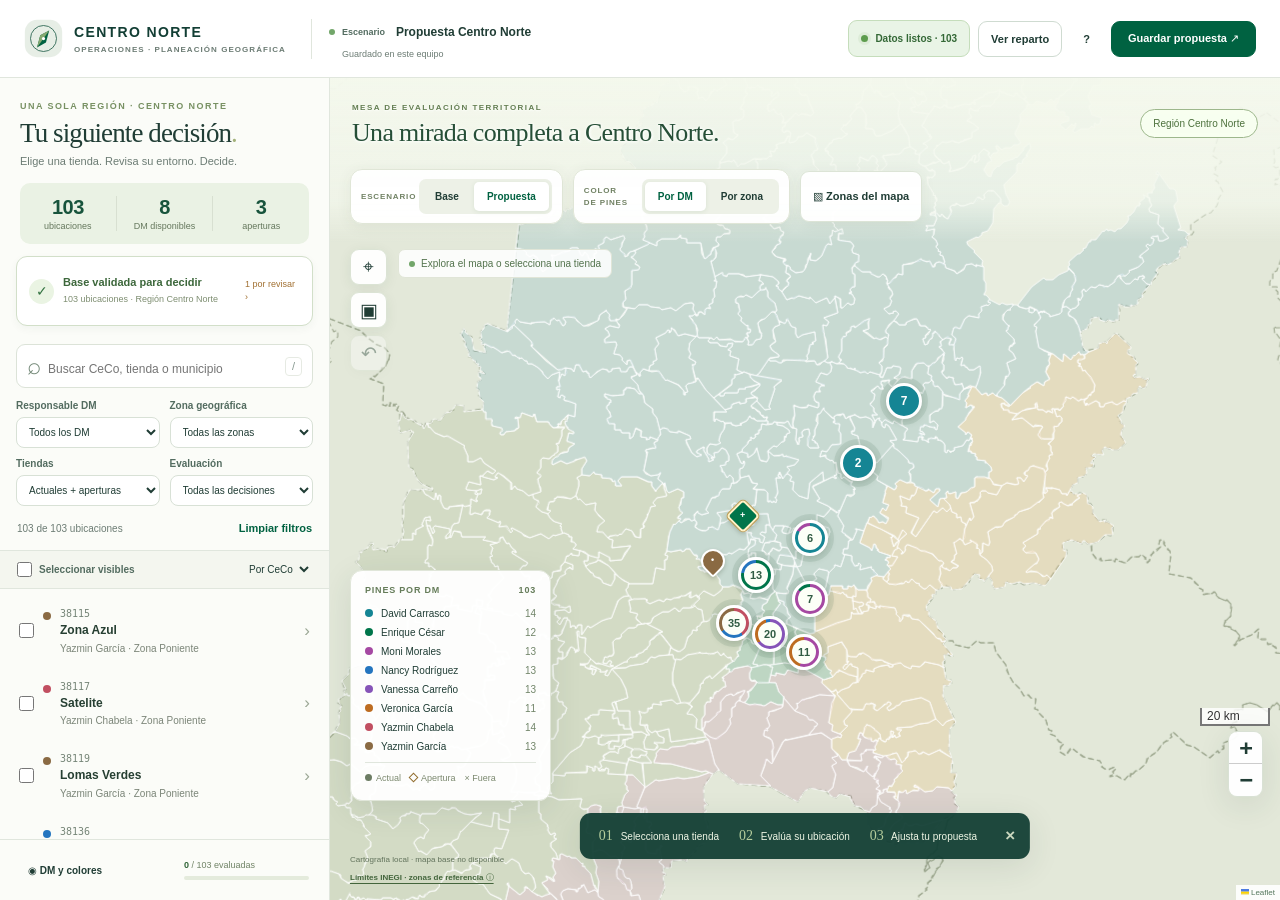
==== index.html @ 9da65372 "Add files via upload" ====
<!doctype html>
<html lang="es">
<head>
  <meta charset="utf-8">
  <meta name="viewport" content="width=device-width, initial-scale=1">
  <meta name="theme-color" content="#123e34">
  <meta name="description" content="Región Centro Norte. Revisa la información, compara ubicaciones y evalúa tiendas sobre un mapa interactivo.">
  <title>Centro Norte · Mapa de decisiones</title>
  <link rel="icon" href="static/planning/compass.svg" type="image/svg+xml">
  <link rel="stylesheet" href="static/vendor/leaflet.css">
  <link rel="stylesheet" href="static/vendor/MarkerCluster.css">
  <link rel="stylesheet" href="static/planning/planning.css?v=3.1.0">
  <link rel="stylesheet" href="static/planning/quality.css?v=3.1.0">
  <script defer src="static/vendor/leaflet.js"></script>
  <script defer src="static/vendor/leaflet.markercluster.js"></script>
  <script defer src="static/planning/geography.js"></script>
  <script defer src="static/planning/base.js?v=f692b099d7634ced6eb7"></script>
  <script defer src="static/planning/insights.js?v=f692b099d7634ced6eb7"></script>
  <script defer src="static/planning/core.js?v=3.1.0"></script>
  <script defer src="static/planning/app.js?v=3.1.0"></script>
</head>
<body>
  <a class="skip-link" href="#search">Ir al listado de tiendas</a>
  <header class="topbar">
    <a class="brand" href="#" aria-label="Centro Norte, inicio"><img src="static/planning/compass.svg" alt=""><span>CENTRO NORTE<small>OPERACIONES · PLANEACIÓN GEOGRÁFICA</small></span></a>
    <div class="scenario-name"><span class="live-dot"></span><label for="scenarioName">Escenario</label><input id="scenarioName" value="Propuesta Centro Norte" maxlength="80" aria-label="Nombre del escenario"><span id="saveState">Guardado en este equipo</span></div>
    <nav class="header-actions" aria-label="Acciones de escenario">
      <button id="reviewBtn" class="health-badge" aria-label="Revisar información"><span class="health-dot"></span><span id="healthText">Verificando base…</span></button>
      <button id="summaryBtn" class="secondary">Ver reparto</button>
      <button id="guideBtn" class="quiet" aria-label="Cómo usar el mapa">?</button>
      <button id="exportBtn" class="primary">Guardar propuesta <span aria-hidden="true">↗</span></button>
    </nav>
  </header>
  <main class="workspace">
    <aside class="sidebar" id="sidebar" aria-label="Directorio y filtros">
      <div class="sidebar-heading"><button id="closeListBtn" class="close-list" aria-label="Cerrar listado">×</button><div class="eyebrow">UNA SOLA REGIÓN · CENTRO NORTE</div><h1>Tu siguiente decisión<span class="title-dot">.</span></h1><p>Elige una tienda. Revisa su entorno. Decide.</p></div>
      <div class="scope-summary" id="scopeSummary"></div>
      <button class="quality-card" id="qualityCard" aria-label="Ver revisión de la información"></button>
      <div class="filters">
        <label class="search-box"><span aria-hidden="true">⌕</span><input id="search" type="search" placeholder="Buscar CeCo, tienda o municipio" autocomplete="off" aria-label="Buscar CeCo, tienda, DM o municipio"><span class="key">/</span></label>
        <div class="filter-grid"><label>Responsable DM<select id="dmFilter"><option value="">Todos los DM</option></select></label><label>Zona geográfica<select id="zoneFilter"><option value="">Todas las zonas</option></select></label><label>Tiendas<select id="statusFilter"><option value="">Actuales + aperturas</option><option>Actual</option><option>Apertura</option></select></label><label>Evaluación<select id="decisionFilter"><option value="">Todas las decisiones</option></select></label></div>
        <div class="filter-actions"><span id="filterCount"></span><button id="clearFilters" class="link-button">Limpiar filtros</button></div>
      </div>
      <div class="list-tools"><label class="select-visible"><input type="checkbox" id="selectVisible">Seleccionar visibles</label><select id="sortSelect" aria-label="Orden del listado"><option value="cc">Por CeCo</option><option value="dm">Por DM</option><option value="zone">Por zona</option></select></div>
      <div class="store-list" id="storeList" aria-label="Listado de tiendas"></div>
      <div class="sidebar-footer"><button id="teamBtn" class="quiet">◉ DM y colores</button><div id="completionMeter" class="completion-meter"></div></div>
    </aside>
    <section class="map-workspace" aria-label="Mapa interactivo de ubicaciones">
      <div id="map" role="region" aria-label="Tiendas de Región Centro Norte y zonas geográficas de referencia"></div>
      <div class="map-heading"><div><span class="eyebrow">MESA DE EVALUACIÓN TERRITORIAL</span><h2>Una mirada completa a Centro Norte.</h2></div><span class="region-pill">Región Centro Norte</span></div>
      <div class="map-topbar">
        <button class="mobile-list secondary" id="mobileListBtn">☰ Tiendas</button>
        <div class="map-control-group"><span class="control-caption">ESCENARIO</span><div class="segmented" aria-label="Comparar base y propuesta"><button data-view="base" aria-pressed="false">Base</button><button data-view="proposal" class="active" aria-pressed="true">Propuesta</button></div></div>
        <div class="map-control-group color-group"><span class="control-caption">COLOR DE PINES</span><div class="segmented" aria-label="Color de pines"><button data-color="dm" class="active" aria-pressed="true">Por DM</button><button data-color="zone" aria-pressed="false">Por zona</button></div></div>
        <button id="backgroundBtn" class="map-action">▧ Zonas del mapa</button>
      </div>
      <div class="map-tools"><button id="fitBtn" title="Ver todas las tiendas filtradas" aria-label="Centrar tiendas visibles">⌖</button><button id="areaBtn" title="Seleccionar tiendas en un área" aria-label="Seleccionar tiendas en un área">▣</button><button id="undoBtn" title="Deshacer último cambio" aria-label="Deshacer último cambio" disabled>↶</button></div>
      <div class="map-status" id="mapStatus"><span class="live-dot"></span><span>Explora el mapa o selecciona una tienda</span></div>
      <div class="legend" id="legend"></div>
      <div class="map-context"><span id="tileStatus">Cartografía local lista · calles al conectar</span><button id="sourcesBtn">Límites INEGI · zonas de referencia ⓘ</button></div>
      <aside class="inspector hidden" id="inspector" aria-label="Evaluación en el mapa"></aside>
      <div class="selection-dock hidden" id="selectionDock"></div>
      <div class="map-steps" id="mapSteps"><span><b>01</b> Selecciona una tienda</span><span><b>02</b> Evalúa su ubicación</span><span><b>03</b> Ajusta tu propuesta</span><button id="dismissSteps" aria-label="Ocultar guía rápida">×</button></div>
    </section>
  </main>
  <div id="toast" class="toast hidden" role="status" aria-live="polite"></div>
  <dialog id="modal"><div id="modalContent"></div></dialog>
  <noscript>Activa JavaScript para utilizar el mapa interactivo.</noscript>
</body>
</html>
---- static/vendor/leaflet.css ----
/* required styles */

.leaflet-pane,
.leaflet-tile,
.leaflet-marker-icon,
.leaflet-marker-shadow,
.leaflet-tile-container,
.leaflet-pane > svg,
.leaflet-pane > canvas,
.leaflet-zoom-box,
.leaflet-image-layer,
.leaflet-layer {
	position: absolute;
	left: 0;
	top: 0;
	}
.leaflet-container {
	overflow: hidden;
	}
.leaflet-tile,
.leaflet-marker-icon,
.leaflet-marker-shadow {
	-webkit-user-select: none;
	   -moz-user-select: none;
	        user-select: none;
	  -webkit-user-drag: none;
	}
/* Prevents IE11 from highlighting tiles in blue */
.leaflet-tile::selection {
	background: transparent;
}
/* Safari renders non-retina tile on retina better with this, but Chrome is worse */
.leaflet-safari .leaflet-tile {
	image-rendering: -webkit-optimize-contrast;
	}
/* hack that prevents hw layers "stretching" when loading new tiles */
.leaflet-safari .leaflet-tile-container {
	width: 1600px;
	height: 1600px;
	-webkit-transform-origin: 0 0;
	}
.leaflet-marker-icon,
.leaflet-marker-shadow {
	display: block;
	}
/* .leaflet-container svg: reset svg max-width decleration shipped in Joomla! (joomla.org) 3.x */
/* .leaflet-container img: map is broken in FF if you have max-width: 100% on tiles */
.leaflet-container .leaflet-overlay-pane svg {
	max-width: none !important;
	max-height: none !important;
	}
.leaflet-container .leaflet-marker-pane img,
.leaflet-container .leaflet-shadow-pane img,
.leaflet-container .leaflet-tile-pane img,
.leaflet-container img.leaflet-image-layer,
.leaflet-container .leaflet-tile {
	max-width: none !important;
	max-height: none !important;
	width: auto;
	padding: 0;
	}

.leaflet-container img.leaflet-tile {
	/* See: https://bugs.chromium.org/p/chromium/issues/detail?id=600120 */
	mix-blend-mode: plus-lighter;
}

.leaflet-container.leaflet-touch-zoom {
	-ms-touch-action: pan-x pan-y;
	touch-action: pan-x pan-y;
	}
.leaflet-container.leaflet-touch-drag {
	-ms-touch-action: pinch-zoom;
	/* Fallback for FF which doesn't support pinch-zoom */
	touch-action: none;
	touch-action: pinch-zoom;
}
.leaflet-container.leaflet-touch-drag.leaflet-touch-zoom {
	-ms-touch-action: none;
	touch-action: none;
}
.leaflet-container {
	-webkit-tap-highlight-color: transparent;
}
.leaflet-container a {
	-webkit-tap-highlight-color: rgba(51, 181, 229, 0.4);
}
.leaflet-tile {
	filter: inherit;
	visibility: hidden;
	}
.leaflet-tile-loaded {
	visibility: inherit;
	}
.leaflet-zoom-box {
	width: 0;
	height: 0;
	-moz-box-sizing: border-box;
	     box-sizing: border-box;
	z-index: 800;
	}
/* workaround for https://bugzilla.mozilla.org/show_bug.cgi?id=888319 */
.leaflet-overlay-pane svg {
	-moz-user-select: none;
	}

.leaflet-pane         { z-index: 400; }

.leaflet-tile-pane    { z-index: 200; }
.leaflet-overlay-pane { z-index: 400; }
.leaflet-shadow-pane  { z-index: 500; }
.leaflet-marker-pane  { z-index: 600; }
.leaflet-tooltip-pane   { z-index: 650; }
.leaflet-popup-pane   { z-index: 700; }

.leaflet-map-pane canvas { z-index: 100; }
.leaflet-map-pane svg    { z-index: 200; }

.leaflet-vml-shape {
	width: 1px;
	height: 1px;
	}
.lvml {
	behavior: url(#default#VML);
	display: inline-block;
	position: absolute;
	}


/* control positioning */

.leaflet-control {
	position: relative;
	z-index: 800;
	pointer-events: visiblePainted; /* IE 9-10 doesn't have auto */
	pointer-events: auto;
	}
.leaflet-top,
.leaflet-bottom {
	position: absolute;
	z-index: 1000;
	pointer-events: none;
	}
.leaflet-top {
	top: 0;
	}
.leaflet-right {
	right: 0;
	}
.leaflet-bottom {
	bottom: 0;
	}
.leaflet-left {
	left: 0;
	}
.leaflet-control {
	float: left;
	clear: both;
	}
.leaflet-right .leaflet-control {
	float: right;
	}
.leaflet-top .leaflet-control {
	margin-top: 10px;
	}
.leaflet-bottom .leaflet-control {
	margin-bottom: 10px;
	}
.leaflet-left .leaflet-control {
	margin-left: 10px;
	}
.leaflet-right .leaflet-control {
	margin-right: 10px;
	}


/* zoom and fade animations */

.leaflet-fade-anim .leaflet-popup {
	opacity: 0;
	-webkit-transition: opacity 0.2s linear;
	   -moz-transition: opacity 0.2s linear;
	        transition: opacity 0.2s linear;
	}
.leaflet-fade-anim .leaflet-map-pane .leaflet-popup {
	opacity: 1;
	}
.leaflet-zoom-animated {
	-webkit-transform-origin: 0 0;
	    -ms-transform-origin: 0 0;
	        transform-origin: 0 0;
	}
svg.leaflet-zoom-animated {
	will-change: transform;
}

.leaflet-zoom-anim .leaflet-zoom-animated {
	-webkit-transition: -webkit-transform 0.25s cubic-bezier(0,0,0.25,1);
	   -moz-transition:    -moz-transform 0.25s cubic-bezier(0,0,0.25,1);
	        transition:         transform 0.25s cubic-bezier(0,0,0.25,1);
	}
.leaflet-zoom-anim .leaflet-tile,
.leaflet-pan-anim .leaflet-tile {
	-webkit-transition: none;
	   -moz-transition: none;
	        transition: none;
	}

.leaflet-zoom-anim .leaflet-zoom-hide {
	visibility: hidden;
	}


/* cursors */

.leaflet-interactive {
	cursor: pointer;
	}
.leaflet-grab {
	cursor: -webkit-grab;
	cursor:    -moz-grab;
	cursor:         grab;
	}
.leaflet-crosshair,
.leaflet-crosshair .leaflet-interactive {
	cursor: crosshair;
	}
.leaflet-popup-pane,
.leaflet-control {
	cursor: auto;
	}
.leaflet-dragging .leaflet-grab,
.leaflet-dragging .leaflet-grab .leaflet-interactive,
.leaflet-dragging .leaflet-marker-draggable {
	cursor: move;
	cursor: -webkit-grabbing;
	cursor:    -moz-grabbing;
	cursor:         grabbing;
	}

/* marker & overlays interactivity */
.leaflet-marker-icon,
.leaflet-marker-shadow,
.leaflet-image-layer,
.leaflet-pane > svg path,
.leaflet-tile-container {
	pointer-events: none;
	}

.leaflet-marker-icon.leaflet-interactive,
.leaflet-image-layer.leaflet-interactive,
.leaflet-pane > svg path.leaflet-interactive,
svg.leaflet-image-layer.leaflet-interactive path {
	pointer-events: visiblePainted; /* IE 9-10 doesn't have auto */
	pointer-events: auto;
	}

/* visual tweaks */

.leaflet-container {
	background: #ddd;
	outline-offset: 1px;
	}
.leaflet-container a {
	color: #0078A8;
	}
.leaflet-zoom-box {
	border: 2px dotted #38f;
	background: rgba(255,255,255,0.5);
	}


/* general typography */
.leaflet-container {
	font-family: "Helvetica Neue", Arial, Helvetica, sans-serif;
	font-size: 12px;
	font-size: 0.75rem;
	line-height: 1.5;
	}


/* general toolbar styles */

.leaflet-bar {
	box-shadow: 0 1px 5px rgba(0,0,0,0.65);
	border-radius: 4px;
	}
.leaflet-bar a {
	background-color: #fff;
	border-bottom: 1px solid #ccc;
	width: 26px;
	height: 26px;
	line-height: 26px;
	display: block;
	text-align: center;
	text-decoration: none;
	color: black;
	}
.leaflet-bar a,
.leaflet-control-layers-toggle {
	background-position: 50% 50%;
	background-repeat: no-repeat;
	display: block;
	}
.leaflet-bar a:hover,
.leaflet-bar a:focus {
	background-color: #f4f4f4;
	}
.leaflet-bar a:first-child {
	border-top-left-radius: 4px;
	border-top-right-radius: 4px;
	}
.leaflet-bar a:last-child {
	border-bottom-left-radius: 4px;
	border-bottom-right-radius: 4px;
	border-bottom: none;
	}
.leaflet-bar a.leaflet-disabled {
	cursor: default;
	background-color: #f4f4f4;
	color: #bbb;
	}

.leaflet-touch .leaflet-bar a {
	width: 30px;
	height: 30px;
	line-height: 30px;
	}
.leaflet-touch .leaflet-bar a:first-child {
	border-top-left-radius: 2px;
	border-top-right-radius: 2px;
	}
.leaflet-touch .leaflet-bar a:last-child {
	border-bottom-left-radius: 2px;
	border-bottom-right-radius: 2px;
	}

/* zoom control */

.leaflet-control-zoom-in,
.leaflet-control-zoom-out {
	font: bold 18px 'Lucida Console', Monaco, monospace;
	text-indent: 1px;
	}

.leaflet-touch .leaflet-control-zoom-in, .leaflet-touch .leaflet-control-zoom-out  {
	font-size: 22px;
	}


/* layers control */

.leaflet-control-layers {
	box-shadow: 0 1px 5px rgba(0,0,0,0.4);
	background: #fff;
	border-radius: 5px;
	}
.leaflet-control-layers-toggle {
	background-image: url(images/layers.png);
	width: 36px;
	height: 36px;
	}
.leaflet-retina .leaflet-control-layers-toggle {
	background-image: url(images/layers-2x.png);
	background-size: 26px 26px;
	}
.leaflet-touch .leaflet-control-layers-toggle {
	width: 44px;
	height: 44px;
	}
.leaflet-control-layers .leaflet-control-layers-list,
.leaflet-control-layers-expanded .leaflet-control-layers-toggle {
	display: none;
	}
.leaflet-control-layers-expanded .leaflet-control-layers-list {
	display: block;
	position: relative;
	}
.leaflet-control-layers-expanded {
	padding: 6px 10px 6px 6px;
	color: #333;
	background: #fff;
	}
.leaflet-control-layers-scrollbar {
	overflow-y: scroll;
	overflow-x: hidden;
	padding-right: 5px;
	}
.leaflet-control-layers-selector {
	margin-top: 2px;
	position: relative;
	top: 1px;
	}
.leaflet-control-layers label {
	display: block;
	font-size: 13px;
	font-size: 1.08333em;
	}
.leaflet-control-layers-separator {
	height: 0;
	border-top: 1px solid #ddd;
	margin: 5px -10px 5px -6px;
	}

/* Default icon URLs */
.leaflet-default-icon-path { /* used only in path-guessing heuristic, see L.Icon.Default */
	background-image: url(images/marker-icon.png);
	}


/* attribution and scale controls */

.leaflet-container .leaflet-control-attribution {
	background: #fff;
	background: rgba(255, 255, 255, 0.8);
	margin: 0;
	}
.leaflet-control-attribution,
.leaflet-control-scale-line {
	padding: 0 5px;
	color: #333;
	line-height: 1.4;
	}
.leaflet-control-attribution a {
	text-decoration: none;
	}
.leaflet-control-attribution a:hover,
.leaflet-control-attribution a:focus {
	text-decoration: underline;
	}
.leaflet-attribution-flag {
	display: inline !important;
	vertical-align: baseline !important;
	width: 1em;
	height: 0.6669em;
	}
.leaflet-left .leaflet-control-scale {
	margin-left: 5px;
	}
.leaflet-bottom .leaflet-control-scale {
	margin-bottom: 5px;
	}
.leaflet-control-scale-line {
	border: 2px solid #777;
	border-top: none;
	line-height: 1.1;
	padding: 2px 5px 1px;
	white-space: nowrap;
	-moz-box-sizing: border-box;
	     box-sizing: border-box;
	background: rgba(255, 255, 255, 0.8);
	text-shadow: 1px 1px #fff;
	}
.leaflet-control-scale-line:not(:first-child) {
	border-top: 2px solid #777;
	border-bottom: none;
	margin-top: -2px;
	}
.leaflet-control-scale-line:not(:first-child):not(:last-child) {
	border-bottom: 2px solid #777;
	}

.leaflet-touch .leaflet-control-attribution,
.leaflet-touch .leaflet-control-layers,
.leaflet-touch .leaflet-bar {
	box-shadow: none;
	}
.leaflet-touch .leaflet-control-layers,
.leaflet-touch .leaflet-bar {
	border: 2px solid rgba(0,0,0,0.2);
	background-clip: padding-box;
	}


/* popup */

.leaflet-popup {
	position: absolute;
	text-align: center;
	margin-bottom: 20px;
	}
.leaflet-popup-content-wrapper {
	padding: 1px;
	text-align: left;
	border-radius: 12px;
	}
.leaflet-popup-content {
	margin: 13px 24px 13px 20px;
	line-height: 1.3;
	font-size: 13px;
	font-size: 1.08333em;
	min-height: 1px;
	}
.leaflet-popup-content p {
	margin: 17px 0;
	margin: 1.3em 0;
	}
.leaflet-popup-tip-container {
	width: 40px;
	height: 20px;
	position: absolute;
	left: 50%;
	margin-top: -1px;
	margin-left: -20px;
	overflow: hidden;
	pointer-events: none;
	}
.leaflet-popup-tip {
	width: 17px;
	height: 17px;
	padding: 1px;

	margin: -10px auto 0;
	pointer-events: auto;

	-webkit-transform: rotate(45deg);
	   -moz-transform: rotate(45deg);
	    -ms-transform: rotate(45deg);
	        transform: rotate(45deg);
	}
.leaflet-popup-content-wrapper,
.leaflet-popup-tip {
	background: white;
	color: #333;
	box-shadow: 0 3px 14px rgba(0,0,0,0.4);
	}
.leaflet-container a.leaflet-popup-close-button {
	position: absolute;
	top: 0;
	right: 0;
	border: none;
	text-align: center;
	width: 24px;
	height: 24px;
	font: 16px/24px Tahoma, Verdana, sans-serif;
	color: #757575;
	text-decoration: none;
	background: transparent;
	}
.leaflet-container a.leaflet-popup-close-button:hover,
.leaflet-container a.leaflet-popup-close-button:focus {
	color: #585858;
	}
.leaflet-popup-scrolled {
	overflow: auto;
	}

.leaflet-oldie .leaflet-popup-content-wrapper {
	-ms-zoom: 1;
	}
.leaflet-oldie .leaflet-popup-tip {
	width: 24px;
	margin: 0 auto;

	-ms-filter: "progid:DXImageTransform.Microsoft.Matrix(M11=0.70710678, M12=0.70710678, M21=-0.70710678, M22=0.70710678)";
	filter: progid:DXImageTransform.Microsoft.Matrix(M11=0.70710678, M12=0.70710678, M21=-0.70710678, M22=0.70710678);
	}

.leaflet-oldie .leaflet-control-zoom,
.leaflet-oldie .leaflet-control-layers,
.leaflet-oldie .leaflet-popup-content-wrapper,
.leaflet-oldie .leaflet-popup-tip {
	border: 1px solid #999;
	}


/* div icon */

.leaflet-div-icon {
	background: #fff;
	border: 1px solid #666;
	}


/* Tooltip */
/* Base styles for the element that has a tooltip */
.leaflet-tooltip {
	position: absolute;
	padding: 6px;
	background-color: #fff;
	border: 1px solid #fff;
	border-radius: 3px;
	color: #222;
	white-space: nowrap;
	-webkit-user-select: none;
	-moz-user-select: none;
	-ms-user-select: none;
	user-select: none;
	pointer-events: none;
	box-shadow: 0 1px 3px rgba(0,0,0,0.4);
	}
.leaflet-tooltip.leaflet-interactive {
	cursor: pointer;
	pointer-events: auto;
	}
.leaflet-tooltip-top:before,
.leaflet-tooltip-bottom:before,
.leaflet-tooltip-left:before,
.leaflet-tooltip-right:before {
	position: absolute;
	pointer-events: none;
	border: 6px solid transparent;
	background: transparent;
	content: "";
	}

/* Directions */

.leaflet-tooltip-bottom {
	margin-top: 6px;
}
.leaflet-tooltip-top {
	margin-top: -6px;
}
.leaflet-tooltip-bottom:before,
.leaflet-tooltip-top:before {
	left: 50%;
	margin-left: -6px;
	}
.leaflet-tooltip-top:before {
	bottom: 0;
	margin-bottom: -12px;
	border-top-color: #fff;
	}
.leaflet-tooltip-bottom:before {
	top: 0;
	margin-top: -12px;
	margin-left: -6px;
	border-bottom-color: #fff;
	}
.leaflet-tooltip-left {
	margin-left: -6px;
}
.leaflet-tooltip-right {
	margin-left: 6px;
}
.leaflet-tooltip-left:before,
.leaflet-tooltip-right:before {
	top: 50%;
	margin-top: -6px;
	}
.leaflet-tooltip-left:before {
	right: 0;
	margin-right: -12px;
	border-left-color: #fff;
	}
.leaflet-tooltip-right:before {
	left: 0;
	margin-left: -12px;
	border-right-color: #fff;
	}

/* Printing */

@media print {
	/* Prevent printers from removing background-images of controls. */
	.leaflet-control {
		-webkit-print-color-adjust: exact;
		print-color-adjust: exact;
		}
	}
---- static/vendor/MarkerCluster.css ----
.leaflet-cluster-anim .leaflet-marker-icon, .leaflet-cluster-anim .leaflet-marker-shadow {
	-webkit-transition: -webkit-transform 0.3s ease-out, opacity 0.3s ease-in;
	-moz-transition: -moz-transform 0.3s ease-out, opacity 0.3s ease-in;
	-o-transition: -o-transform 0.3s ease-out, opacity 0.3s ease-in;
	transition: transform 0.3s ease-out, opacity 0.3s ease-in;
}

.leaflet-cluster-spider-leg {
	/* stroke-dashoffset (duration and function) should match with leaflet-marker-icon transform in order to track it exactly */
	-webkit-transition: -webkit-stroke-dashoffset 0.3s ease-out, -webkit-stroke-opacity 0.3s ease-in;
	-moz-transition: -moz-stroke-dashoffset 0.3s ease-out, -moz-stroke-opacity 0.3s ease-in;
	-o-transition: -o-stroke-dashoffset 0.3s ease-out, -o-stroke-opacity 0.3s ease-in;
	transition: stroke-dashoffset 0.3s ease-out, stroke-opacity 0.3s ease-in;
}
---- static/planning/planning.css ----
:root{--ink:#203d35;--muted:#6c7c74;--green:#006241;--deep:#123e34;--paper:#f6f7f2;--line:#e0e6dd;--white:#fff;--shadow:0 8px 32px #243e351c;--radius:15px;font-family:Inter,"Segoe UI",Arial,sans-serif;color:var(--ink);font-synthesis:none}
*{box-sizing:border-box}body{margin:0;background:var(--paper);overflow:hidden;font-size:13px}button,input,select,textarea{font:inherit}button,a,input,select,textarea{-webkit-tap-highlight-color:transparent}button{cursor:pointer}button{border:1px solid var(--line);background:#fff;color:var(--ink);border-radius:9px;min-height:36px;padding:8px 12px;font-weight:600;transition:background .15s,box-shadow .15s}button:hover{background:#eef3eb}button:disabled{opacity:.38;cursor:default}button:focus-visible,a:focus-visible,input:focus-visible,select:focus-visible,textarea:focus-visible{outline:3px solid #7bb7b6;outline-offset:2px}input,select,textarea{border:1px solid #d8e1d6;background:#fff;border-radius:8px;padding:9px 10px;color:var(--ink);max-width:100%}input[type=checkbox]{accent-color:var(--green);width:15px;height:15px;margin:0;cursor:pointer}input[type=range]{accent-color:var(--green);width:100%;padding:0}select{cursor:pointer}label{display:block;font-size:11px;font-weight:650;color:#536c60}label>input:not([type=checkbox]):not([type=range]):not([type=color]),label>select,label>textarea{display:block;width:100%;margin-top:6px;font-size:12px;font-weight:400}a{color:var(--green)}h1,h2,h3,p{margin:0}.hidden{display:none!important}.primary{background:var(--green);color:#fff;border-color:var(--green)}.primary:hover{background:#004f36}.secondary{background:#fff;border-color:#cfdbd1}.quiet{background:transparent;border-color:transparent}.link-button{border:0;background:transparent;min-height:28px;padding:3px 0;color:var(--green);font-size:11px}.key{font-size:11px;font-weight:400;opacity:.7;display:inline-grid;place-items:center;min-width:17px;height:19px;border:1px solid #dce2d7;border-radius:4px;margin-left:5px}.eyebrow{font-size:9px;font-weight:700;letter-spacing:1.45px;color:#789163}.skip-link{position:fixed;z-index:3000;top:-80px;background:#fff;padding:15px}.skip-link:focus{top:0}.live-dot{width:6px;height:6px;border-radius:50%;background:#72a66a;display:inline-block;flex-shrink:0}.topbar{height:74px;display:flex;align-items:center;gap:25px;background:#fff;border-bottom:1px solid var(--line);padding:0 24px;position:relative;z-index:1100}.brand{display:flex;align-items:center;gap:11px;color:var(--deep);text-decoration:none;flex-shrink:0}.brand img{width:39px;height:39px}.brand>span{font-size:14px;letter-spacing:1.35px;font-weight:750}.brand small{display:block;font-size:8px;letter-spacing:1.05px;color:var(--muted);margin-top:5px;font-weight:550}.scenario-name{display:flex;align-items:center;gap:7px;border-left:1px solid var(--line);padding-left:25px;flex:1;flex-wrap:wrap;max-width:470px}.scenario-name label{font-size:10px}.scenario-name input{width:195px;border-color:transparent;font-weight:650;font-size:12px;padding:5px 3px;background:#fff}.scenario-name input:hover{border-color:var(--line)}#saveState{font-size:9px;color:var(--muted);flex-basis:100%;padding-left:13px;margin-top:-3px}.header-actions{margin-left:auto;display:flex;gap:7px;align-items:center}.header-actions button{font-size:11px;white-space:nowrap}.header-actions .primary{padding:10px 16px}.workspace{height:calc(100dvh - 74px);display:flex}.sidebar{width:318px;flex-shrink:0;background:#fbfcf8;border-right:1px solid var(--line);display:flex;flex-direction:column;z-index:1010}.sidebar-heading{padding:25px 20px 15px}.sidebar-heading h1{font-family:Georgia,"Times New Roman",serif;font-weight:500;font-size:27px;letter-spacing:-.9px;margin-top:7px}.title-dot{color:#a2b17a}.sidebar-heading p{color:var(--muted);font-size:11px;margin-top:6px}.scope-summary{display:flex;gap:0;margin:0 20px 17px;padding:13px 0;background:#eef2e8;border-radius:10px}.scope-stat{flex:1;text-align:center;border-right:1px solid #d8e0d1}.scope-stat:last-child{border:0}.scope-stat strong{display:block;font-size:20px;font-weight:650;letter-spacing:-.5px}.scope-stat small{font-size:9px;color:#64775c;display:block;margin-top:2px}.filters{padding:0 16px 0}.search-box{display:flex;align-items:center;border:1px solid #dce3d8;border-radius:9px;background:#fff;padding:0 10px;margin-bottom:12px}.search-box>span:first-child{font-size:24px;color:#748978;line-height:1}.search-box>input:not([type=checkbox]){margin:0;border:0;background:transparent;width:100%;font-size:11px;padding:11px 7px;min-width:0;outline-offset:-2px}.search-box .key{flex-shrink:0}.filter-grid{display:grid;grid-template-columns:1fr 1fr;gap:10px}.filter-grid label{font-size:10px}.filter-grid select{width:100%;font-size:11px!important;padding:8px 21px 8px 8px}.filter-actions{display:flex;justify-content:space-between;align-items:center;padding:8px 1px 8px;color:var(--muted);font-size:10px}.list-tools{display:flex;align-items:center;justify-content:space-between;padding:9px 17px;border-top:1px solid var(--line);border-bottom:1px solid var(--line);background:#f4f6ef}.select-visible{display:flex;align-items:center;gap:7px;font-size:10px}.list-tools select{border:0;background:none;font-size:10px;padding:3px;max-width:100px}.store-list{overflow-y:auto;flex:1;scrollbar-width:thin;scrollbar-color:#ced8c9 transparent;padding:4px 10px}.store-row{display:flex;align-items:center;gap:9px;padding:3px 8px;border-radius:10px;border:1px solid transparent;margin:3px 0}.store-row:hover{background:#eef3e9}.store-row.active{background:#e8f1e5;border-color:#bbd1b5}.store-row.checked{box-shadow:inset 3px 0 var(--green)}.store-row>input{flex-shrink:0}.store-row>button{padding:8px 0;border:0;background:transparent;text-align:left;display:flex;align-items:flex-start;gap:9px;width:100%;font-weight:400;min-width:0}.dm-swatch{width:8px;height:8px;border-radius:50%;background:var(--pin);display:inline-block;flex-shrink:0;margin-top:4px}.row-content{flex:1;min-width:0}.store-meta{display:flex;align-items:center;gap:6px;margin-bottom:4px}.ceco{font-family:Consolas,"SFMono-Regular",monospace;font-size:10px;color:#758577;font-weight:500}.store-name{display:block;font-size:12px;font-weight:650;line-height:1.3;color:#263f32;overflow:hidden;text-overflow:ellipsis;white-space:nowrap}.store-sub{font-size:10px;color:#7b8578;display:block;margin-top:4px;overflow:hidden;text-overflow:ellipsis;white-space:nowrap}.row-arrow{align-self:center;color:#9ba795;font-size:17px}.badge{font-size:8px;padding:3px 5px;border-radius:4px;font-weight:700;white-space:nowrap}.badge.opening{color:#8b6623;background:#f9edcc}.badge.review{background:#edece7;color:#73806e}.badge.keep{background:#e1efdd;color:#467737}.badge.move{background:#e1edf6;color:#246793}.badge.drop{background:#f7e8e8;color:#ab4e4e}.sidebar-footer{padding:10px;display:flex;justify-content:space-around;border-top:1px solid var(--line);background:#fbfcf8}.sidebar-footer button{font-size:10px}.empty{padding:32px 15px;text-align:center;color:var(--muted);font-size:12px;line-height:1.7}.map-workspace{flex:1;min-width:0;position:relative;background:#e9eee4;overflow:hidden}#map{position:absolute;inset:0;background:#e8eddf}.leaflet-container{font-family:inherit}.leaflet-tile-pane{filter:saturate(.38) brightness(1.045);opacity:.82}.leaflet-control-attribution{font-size:8px!important;background:#ffffffe3!important;color:#71826d;padding:2px 5px!important}.leaflet-control-attribution a{color:#54775c}.leaflet-control-zoom{box-shadow:var(--shadow)!important;border:1px solid #d9e1d5!important;border-radius:9px!important;overflow:hidden;margin:0 17px 88px 0!important}.leaflet-control-zoom a{color:var(--ink)!important;width:33px!important;height:32px!important;line-height:32px!important;background:#fffffff5!important}.leaflet-tooltip{border:1px solid var(--line);box-shadow:var(--shadow);font-size:10px;border-radius:7px;color:var(--ink);padding:6px 8px}.map-topbar{position:absolute;top:18px;left:20px;right:20px;display:flex;gap:10px;align-items:center;z-index:700;pointer-events:none}.map-topbar>*{pointer-events:auto}.map-control-group{padding:9px 10px;background:#fffffff5;box-shadow:0 3px 15px #324b3112;border:1px solid #e0e6d7;border-radius:12px;display:flex;align-items:center;gap:9px}.control-caption{font-size:8px;letter-spacing:.85px;color:#718264;font-weight:650;max-width:49px;line-height:1.5}.segmented{display:flex;gap:2px;background:#edf1e7;border-radius:7px;padding:3px}.segmented button{background:transparent;border:0;min-height:29px;border-radius:5px;padding:6px 13px;font-size:10px;box-shadow:none}.segmented button.active{background:#fff;color:var(--green);box-shadow:0 1px 5px #2d5d2b18}.map-action{height:51px;background:#fffffff5;border:1px solid #dce4d6;box-shadow:0 3px 15px #324b3112;font-size:11px;white-space:nowrap}.map-action.active{color:var(--green);border-color:#7da76c;background:#f4f8eb}.map-tools{position:absolute;left:20px;top:98px;display:flex;flex-direction:column;gap:7px;z-index:650}.map-tools button{height:36px;width:37px;padding:5px;font-size:19px;box-shadow:0 3px 14px #23432712;border-color:#dbe3d4;background:#fffffff2}.map-tools button.active{background:var(--green);color:white}.map-status{position:absolute;top:98px;left:68px;max-width:calc(100% - 110px);z-index:620;display:flex;align-items:center;gap:6px;font-size:10px;color:#53734d;padding:8px 10px;background:#ffffffdb;border:1px solid #e0e5d7;border-radius:7px;pointer-events:none}.legend{position:absolute;left:20px;bottom:99px;width:201px;background:#fffffff2;border:1px solid #e0e6d9;border-radius:12px;padding:14px;box-shadow:var(--shadow);z-index:610}.legend-title{font-size:9px;letter-spacing:.8px;font-weight:750;color:#657c59;display:flex;justify-content:space-between;align-items:center}.legend-items{display:grid;gap:8px;margin-top:13px;max-height:160px;overflow:auto;scrollbar-width:thin}.legend-row{display:flex;align-items:center;gap:8px;font-size:10px}.legend-row i{width:8px;height:8px;border-radius:50%;flex-shrink:0}.legend-row span{flex:1}.legend-row b{color:#718569;font-size:10px;font-weight:400}.legend-footer{font-size:9px;line-height:1.7;border-top:1px solid var(--line);padding-top:8px;margin-top:10px;color:#7b886e;display:flex;gap:9px}.diamond-tiny{display:inline-block;height:7px;width:7px;transform:rotate(45deg);border:1px solid #926e2f;margin-right:4px}.pin-tiny{display:inline-block;width:7px;height:7px;border-radius:50%;background:#6c7c63;margin-right:4px}.map-context{position:absolute;bottom:14px;left:20px;z-index:610;display:flex;flex-wrap:wrap;gap:5px;flex-direction:column;font-size:8px;color:#61725b}.map-context button{border:0;background:transparent;padding:0;min-height:17px;font-size:8px;color:#43653c;text-align:left;text-decoration:underline;text-underline-offset:3px}.map-steps{position:absolute;left:50%;transform:translateX(-50%);bottom:41px;display:flex;align-items:center;gap:20px;z-index:620;background:#123e34f0;color:#eff6e5;padding:13px 15px 13px 19px;border-radius:11px;box-shadow:var(--shadow);white-space:nowrap;font-size:10px}.map-steps b{font-family:Georgia,serif;font-size:14px;color:#b6ce9d;margin-right:5px;font-weight:400}.map-steps button{border:0;padding:0 0 0 8px;min-height:12px;background:transparent;color:#cad7bf;font-size:17px}.mobile-list{display:none}.map-pin{background:none;border:0}.pin-shell{position:relative;width:28px;height:34px;filter:drop-shadow(0 2px 2px #293c243d)}.pin-head{position:absolute;width:24px;height:24px;top:1px;left:2px;background:var(--pin);border:2px solid white;transform:rotate(-45deg);border-radius:50% 50% 50% 3px;display:grid;place-items:center}.pin-head>span{transform:rotate(45deg);color:#fff;font-size:9px;font-weight:800}.pin-shell.opening .pin-head{border-radius:4px;top:0;border-color:#fff2c6;outline:1px solid #c49d4e}.pin-shell.drop{opacity:.45;filter:grayscale(.6)}.pin-shell.drop .pin-head>span{font-size:13px}.pin-shell.selected:after{content:'';position:absolute;left:-4px;top:-5px;border:2px solid var(--pin);width:33px;height:33px;border-radius:50%;box-shadow:0 0 0 5px #ffffff60}.pin-shell.focused{filter:drop-shadow(0 0 6px #fff)}.pin-shell.focused .pin-head{outline:3px solid #233b2a;z-index:2}.cluster-icon{background:none;border:0}.cluster-icon>div{width:36px;height:36px;border:3px solid #fff;border-radius:50%;display:grid;place-items:center;background:#315c44;color:#fff;font-size:12px;font-weight:750;box-shadow:0 0 0 6px #315c441c,0 2px 8px #24432133}.municipal-label{background:transparent;border:0;color:#4b6344;font-size:10px;text-align:center;line-height:1.2;text-shadow:-1px -1px #fff,1px 1px #fff,2px 0 #fff,-2px 0 #fff;pointer-events:none;font-weight:650}.state-label{font-size:14px;letter-spacing:1.4px;font-weight:600;text-shadow:0 1px 2px #fff;color:#7a856d;background:transparent;border:0;pointer-events:none;white-space:nowrap}.inspector{position:absolute;z-index:760;right:16px;top:84px;bottom:44px;width:321px;background:#fffefbfa;border:1px solid #dfe5d6;border-radius:15px;box-shadow:var(--shadow);overflow-y:auto;scrollbar-width:thin}.inspector-header{display:flex;justify-content:space-between;align-items:center;border-bottom:1px solid var(--line);padding:14px 16px;background:#f6f8f0;position:sticky;top:0;z-index:5}.inspector-header .eyebrow{font-size:9px}.inspector-header button{min-height:22px;padding:0 5px;font-size:20px;border:0;background:transparent;color:#77896a}.inspector-body{padding:18px 17px}.inspector h2{font-family:Georgia,serif;font-size:22px;line-height:1.2;letter-spacing:-.3px;font-weight:500;margin:8px 0}.inspector h3{font-size:11px;font-weight:700;margin:19px 0 11px}.location-meta{font-size:10px;line-height:1.7;color:#71836c}.detail-tags{display:flex;gap:5px;margin-top:8px;flex-wrap:wrap}.detail-tag{font-size:9px;border:1px solid var(--line);padding:4px 6px;border-radius:5px;color:#6f7d65;background:#fbfcf8}.original-info{padding:11px 12px;background:#f0f4e9;margin-top:14px;border-radius:8px;font-size:10px;color:#607653;line-height:1.8}.original-info b{font-weight:600;color:#3d5932}.form-grid{display:grid;grid-template-columns:1fr 1fr;gap:11px;margin-top:16px}.full{grid-column:1/-1}.inspector label{font-size:10px}.inspector textarea{resize:vertical;min-height:63px;line-height:1.5}.inspector .primary{width:100%;margin-top:13px;font-size:11px;min-height:39px}.hint{color:#7d8973;font-size:9px;line-height:1.65;margin-top:8px}.alert{font-size:10px;line-height:1.6;color:#936728;background:#fff5d9;border:1px solid #f0dfa7;border-radius:8px;padding:10px 11px;margin-top:12px;white-space:pre-line}.inline-actions{display:flex;gap:5px;flex-wrap:wrap;margin-top:12px}.inline-actions button{font-size:9px;min-height:31px;flex:1}.nearby-heading{display:flex;justify-content:space-between;align-items:center;margin-top:19px}.nearby-heading h3{margin:0}.nearby-heading button{font-size:9px;min-height:24px;padding:4px 7px}.nearby-row{display:flex;align-items:center;gap:8px;border:0;border-bottom:1px solid #edf0e7;border-radius:0;padding:9px 0;background:transparent;width:100%;text-align:left;font-weight:400}.nearby-row>span{flex:1;font-size:11px;line-height:1.5}.nearby-row small{display:block;font-size:9px;color:#7c8d70}.nearby-row b{font-size:11px;white-space:nowrap;color:#356242;font-weight:600}.area-instruction{background:#edf4e9;border:1px solid #d5e1cc;border-radius:9px;font-size:11px;padding:11px;line-height:1.65;margin:13px 0}.switch-row{display:flex;gap:8px;align-items:center;font-size:11px;font-weight:500;color:#4c6641;margin:13px 0}.switch-row input{display:inline-block!important;width:15px!important;margin:0!important}.opacity-row{display:flex;gap:10px;align-items:center;margin:13px 0}.opacity-row span{min-width:30px;font-size:11px;color:#6d805e}.area-stats{display:flex;gap:7px;margin:13px 0}.area-stats>div{flex:1;border:1px solid var(--line);border-radius:8px;padding:10px}.area-stats strong{font-size:19px;display:block}.area-stats small{font-size:9px;color:#7a8c6d}.region-key{display:flex;flex-wrap:wrap;gap:10px;font-size:10px;padding:12px 0}.region-key span{display:flex;gap:5px;align-items:center}.region-key i{width:9px;height:9px;border-radius:3px}.selected-region-info{font-size:10px;line-height:1.7;padding:10px;background:#f1f5eb;border-radius:8px;margin-top:12px}.selection-dock{position:absolute;z-index:780;bottom:36px;left:50%;transform:translateX(-50%);width:max-content;max-width:calc(100% - 40px);background:#fffefb;border:1px solid #cddac5;box-shadow:var(--shadow);border-radius:13px;display:flex;gap:9px;align-items:center;padding:10px 12px}.selection-label{font-size:11px;padding-right:8px;border-right:1px solid var(--line)}.selection-label strong{font-size:16px;margin-right:4px}.selection-label small{display:block;font-size:8px;color:#8c957f;margin-top:3px}.selection-dock button{font-size:10px;min-height:33px;white-space:nowrap}.selection-dock .clear-selection{padding:4px 8px;min-height:24px;border:0;color:#829173;font-size:19px}.toast{position:fixed;z-index:3000;bottom:25px;left:50%;transform:translateX(-50%);background:#173e32;color:#fff;padding:12px 18px;border:1px solid #648163;border-radius:10px;box-shadow:var(--shadow);max-width:calc(100% - 30px);font-size:12px;line-height:1.5}.modal-head{display:flex;align-items:flex-start;justify-content:space-between;margin-bottom:22px;gap:20px}.modal-head h2{font-family:Georgia,serif;font-size:29px;font-weight:500;margin-top:5px;letter-spacing:-.5px}.modal-head p{font-size:12px;color:#78856d;line-height:1.7;margin-top:8px}.modal-head button{border:0;background:transparent;padding:0 3px;min-height:25px;font-size:23px;color:#829375}.modal-body{font-size:12px;line-height:1.7}.modal-body>p{margin-bottom:12px;color:#667b59}.modal-actions{display:flex;gap:9px;justify-content:flex-end;margin-top:24px}.modal-actions button{font-size:11px;padding:10px 15px}.modal-card-grid{display:grid;grid-template-columns:1fr 1fr;gap:15px}.option-card{text-align:left;border:1px solid var(--line);border-radius:12px;padding:22px;background:#f8faf3;font-weight:400;min-height:140px}.option-card>span{font-size:25px;color:#5a8652;display:block;margin-bottom:11px}.option-card strong{display:block;font-size:14px;margin-bottom:7px}.option-card p{font-size:11px;color:#788b6b;font-weight:400;line-height:1.7}.guide-grid{display:grid;grid-template-columns:1fr 1fr;gap:17px}.guide-card{border:1px solid var(--line);border-radius:12px;padding:18px;background:#f8faf4}.guide-card>span{font-family:Georgia,serif;font-size:27px;color:#8ca86e}.guide-card h3{font-size:13px;margin:8px 0}.guide-card p{font-size:11px;color:#687f59;line-height:1.8}.note{padding:13px 15px;background:#edf3e5;border-radius:9px;color:#688058;font-size:11px;line-height:1.75;margin-top:18px}.team-row{display:grid;grid-template-columns:38px 1fr 65px;gap:12px;align-items:center;padding:11px 0;border-bottom:1px solid var(--line)}.team-row input[type=color]{width:29px;height:29px;border:0;padding:0;background:transparent;cursor:pointer}.team-row strong{display:block;font-size:12px}.team-row small{font-size:10px;color:#839274}.team-row b{font-size:12px;font-weight:500;text-align:right}.add-dm{display:flex;gap:9px;margin-top:18px}.add-dm input{flex:1;min-width:0}.add-dm button{font-size:11px}.comparison-stats{display:flex;gap:9px;margin:17px 0}.comparison-stats>div{border:1px solid var(--line);border-radius:9px;flex:1;padding:13px;background:#f7f9f1}.comparison-stats b{display:block;font-size:24px;font-weight:550}.comparison-stats small{font-size:9px;color:#7a8a6c}.table-wrap{overflow:auto;max-height:49vh}table{border-collapse:collapse;width:100%;font-size:11px;text-align:left}th{font-size:9px;font-weight:700;color:#688159;padding:10px;background:#eff4e8;white-space:nowrap}td{padding:11px 10px;border-bottom:1px solid var(--line);line-height:1.5}td small{font-size:9px;color:#839176;display:block}td .badge{font-size:9px}table button{font-size:10px;min-height:24px;padding:4px 6px;background:transparent;border:0;text-align:left}td i{display:inline-block;width:8px;height:8px;border-radius:50%;margin-right:5px}.delta{font-size:10px;font-weight:600;color:#657f52}.source-list{display:grid;gap:15px}.source-list strong{display:block;color:#3d6035;font-size:12px}.source-list p{font-size:11px;color:#738867;line-height:1.7;margin-top:5px}.error-text{white-space:pre-line;background:#fff3df;border:1px solid #ead3a5;padding:15px;border-radius:9px;color:#8c622e;font-size:12px;line-height:1.7}dialog{border:1px solid #d5dfcb;border-radius:19px;box-shadow:0 22px 90px #1b35244d;width:760px;max-width:calc(100vw - 36px);max-height:calc(100dvh - 50px);padding:29px 30px;color:var(--ink);background:#fffefb}dialog::backdrop{background:#173a2a6b;backdrop-filter:blur(3px)}.small-modal{width:540px}.crosshair .leaflet-container{cursor:crosshair}.has-inspector .legend{max-width:180px}.has-inspector .selection-dock{left:calc((100% - 335px)/2);max-width:calc(100% - 370px)}.has-inspector .selection-dock .selection-compare{display:none}.has-inspector .map-status{max-width:calc(100% - 435px)}
@media(min-width:1700px){.sidebar{width:348px}.sidebar-heading h1{font-size:30px}.store-name{font-size:13px}.store-row>button{padding:10px 0}.topbar{padding:0 28px}.brand small{font-size:9px}.header-actions button{font-size:12px}}
@media(max-width:1250px){.topbar{padding:0 16px;gap:15px}.brand>span{font-size:12px}.scenario-name{padding-left:15px;max-width:300px}.scenario-name label{display:none}.scenario-name input{width:170px}.header-actions .quiet{font-size:0}.header-actions .key{font-size:12px}.sidebar{width:295px}.sidebar-heading h1{font-size:25px}.map-topbar{gap:7px;left:15px;right:15px}.map-control-group{padding:7px;gap:5px}.control-caption{display:none}.map-action{height:44px;font-size:10px}.segmented button{padding:6px 10px}.map-steps{gap:12px;font-size:9px}.map-steps b{font-size:12px}.inspector{width:292px}.has-inspector .selection-dock{left:calc((100% - 305px)/2);max-width:calc(100% - 330px)}.has-inspector .selection-label small{display:none}.has-inspector .selection-dock{flex-wrap:wrap;justify-content:center}.has-inspector .legend{display:none}.has-inspector .map-status{max-width:calc(100% - 390px)}}
@media(max-width:930px){.scenario-name{display:none}.topbar{height:65px}.workspace{height:calc(100dvh - 65px)}.sidebar{width:268px}.sidebar-heading{padding:19px 16px 15px}.sidebar-heading h1{font-size:23px}.scope-summary{margin:0 16px 16px}.filters{padding:0 13px}.filter-grid{gap:8px}.filter-grid select{font-size:10px!important}.store-name{font-size:11px}.map-topbar{flex-wrap:wrap;gap:7px;top:12px;left:12px}.map-action{height:38px;min-height:38px}.map-control-group{padding:4px}.map-tools{left:12px;top:115px}.map-status{display:none}.legend{left:12px;width:175px;bottom:108px}.legend-items{max-height:135px}.map-context{left:12px}.map-steps{gap:10px;padding:11px;bottom:44px}.map-steps span:nth-child(2){display:none}.inspector{top:102px;right:10px;bottom:25px;width:280px}.has-inspector .selection-dock{left:50%;max-width:calc(100% - 25px);bottom:10px}.has-inspector .inspector{bottom:73px}.selection-dock{gap:5px}.selection-dock button{font-size:9px;padding:7px}.selection-label{font-size:9px}.selection-label strong{font-size:14px}.selection-dock .selection-compare{display:none}.modal-head h2{font-size:25px}.guide-grid{gap:10px}}
@media(max-width:680px){.topbar{padding:0 13px;gap:5px;height:61px}.brand{gap:8px}.brand img{width:32px;height:32px}.brand>span{font-size:10px;letter-spacing:.8px}.brand small{font-size:6px;letter-spacing:.5px}.header-actions{gap:3px}.header-actions button{font-size:10px;padding:7px;min-height:32px}.header-actions .primary{padding:8px}.header-actions .primary span{display:none}.header-actions .quiet{display:none}.workspace{height:calc(100dvh - 61px)}.sidebar{position:absolute;left:0;top:61px;bottom:0;width:min(320px,85vw);transform:translateX(-101%);transition:transform .2s;box-shadow:10px 0 20px #203e3525;z-index:1000}.sidebar.open{transform:translateX(0)}.mobile-list{display:block;font-size:10px;padding:6px 8px;min-height:38px;box-shadow:var(--shadow)}.map-topbar{gap:5px;left:10px;right:10px;top:10px}.segmented button{font-size:9px;padding:6px 9px;min-height:26px}.map-control-group{border-radius:9px}.color-group{order:4}.map-action{padding:7px 9px;flex:1}.map-tools{top:105px;left:10px;gap:6px}.map-tools button{width:34px;height:34px}.legend{width:158px;left:10px;bottom:108px;padding:11px}.legend-items{max-height:130px;gap:7px}.legend-row{font-size:9px}.legend-title{font-size:8px}.legend-footer{font-size:8px}.map-context{font-size:7px;left:10px;bottom:14px}.map-context button{font-size:7px}.map-steps{font-size:8px;bottom:49px;gap:9px}.map-steps b{font-size:11px}.inspector{left:auto;right:10px;width:min(310px,calc(100% - 65px));top:104px;bottom:39px}.inspector-body{padding:14px}.inspector h2{font-size:21px}.has-inspector .legend{display:none}.selection-dock{bottom:45px;max-width:calc(100% - 20px);padding:9px;gap:6px}.has-inspector .selection-dock{bottom:16px}.selection-dock .selection-label{padding-right:6px;line-height:1.4;max-width:100px}.selection-label small{display:none}.selection-dock button{padding:7px 8px;font-size:9px}.selection-dock .selection-clear-text{display:none}.selection-dock .clear-selection{padding:0 2px}.leaflet-control-zoom{margin:0 10px 85px 0!important}dialog{padding:20px;max-width:calc(100vw - 20px);border-radius:14px}.modal-head{gap:10px;margin-bottom:15px}.modal-head h2{font-size:23px}.modal-card-grid,.guide-grid{grid-template-columns:1fr}.option-card{min-height:115px;padding:17px}.option-card>span{font-size:20px;margin-bottom:6px}.comparison-stats{gap:5px}.comparison-stats>div{padding:10px 7px}.comparison-stats b{font-size:19px}.comparison-stats small{font-size:8px}.modal-actions{flex-wrap:wrap}.modal-actions button{flex:1}.filter-grid select{font-size:11px!important}.toast{bottom:16px;font-size:11px;width:max-content;max-width:calc(100% - 25px)}}
@media print{body{overflow:visible}.topbar,.sidebar,.map-topbar,.map-tools,.selection-dock,.map-steps,.inspector,.toast{display:none!important}.workspace{height:90vh}.map-workspace{width:100%;height:90vh}.leaflet-tile-pane{opacity:1}.map-context{bottom:20px}}

.cluster-icon>div.cluster-ring{padding:3px}.cluster-ring>span{display:grid;place-items:center;background:#fcfff7;color:#315c44;width:24px;height:24px;border-radius:50%;font-size:11px;font-weight:750}

.close-list{display:none}@media(max-width:680px){.close-list{display:block;position:absolute;right:9px;top:9px;padding:2px 8px;min-height:28px;border:0;background:transparent;color:#6a835a;font-size:23px}}
---- static/planning/quality.css ----
/* 3.1 · La información y el avance de evaluación forman parte de la navegación. */
.topbar{height:78px}.workspace{height:calc(100dvh - 78px)}.sidebar{width:330px}.sidebar-heading{padding:23px 20px 16px}.sidebar-heading h1{font-size:27px}.sidebar-heading p{font-size:11px}.scope-summary{margin-bottom:12px;background:#eaf2e4}.scope-stat strong{color:#18543c}.header-actions{gap:8px}.header-actions .health-badge{display:flex;align-items:center;gap:7px;background:#e9f4e6;border-color:#c5ddbb;color:#346836;font-size:10px;min-height:37px;white-space:nowrap;padding:9px 12px}.health-dot{width:7px;height:7px;background:#5d9c4d;border-radius:50%;box-shadow:0 0 0 3px #68a15618;flex-shrink:0}.header-actions .health-badge.blocked{color:#9d503d;background:#fff0e8;border-color:#e9c6b9}.blocked .health-dot{background:#bf684c}.quality-card{display:flex;align-items:center;text-align:left;gap:9px;padding:12px;margin:0 16px 18px;border-radius:11px;background:#fff;border:1px solid #d2dfc9;box-shadow:0 3px 9px #1c50390b;font-weight:400;min-height:70px}.quality-card:hover{background:#f2f7ed;border-color:#8cb07b}.quality-icon{width:25px;height:25px;display:grid;place-items:center;border-radius:50%;color:#327240;background:#eaf4e3;font-size:14px;font-weight:700;flex-shrink:0}.quality-card>span:nth-child(2){flex:1}.quality-card strong{display:block;font-size:11px;font-weight:650;color:#3c673b}.quality-card small{display:block;font-size:9px;margin-top:5px;color:#7e8e71;line-height:1.4}.review-count{font-size:9px;color:#a17032;max-width:55px;line-height:1.5}.quality-card.blocked .quality-icon{color:#aa523d;background:#fae5db}.quality-card.blocked strong{color:#9d503d}.completion-meter{font-size:9px;padding-right:5px;min-width:130px;color:#708366}.completion-meter b{color:#326639}.completion-meter>div{height:4px;background:#e4ebdc;border-radius:5px;margin-top:6px;overflow:hidden}.completion-meter i{display:block;height:100%;background:#4d8c49;border-radius:5px;transition:width .2s}.sidebar-footer{align-items:center;justify-content:space-between;padding:12px 15px}.map-heading{position:absolute;z-index:690;top:20px;left:22px;right:22px;display:flex;align-items:center;justify-content:space-between;gap:20px;pointer-events:none}.map-heading .eyebrow{font-size:8px;color:#637e51;text-shadow:0 1px 2px #fff}.map-heading h2{font-family:Georgia,serif;font-size:26px;font-weight:500;letter-spacing:-.7px;color:#264f37;margin-top:5px;text-shadow:0 1px 3px #fff,1px 0 3px #fff}.region-pill{padding:8px 12px;border:1px solid #9db78c;background:#f8fff0ed;color:#4d713d;border-radius:20px;font-size:10px;white-space:nowrap}.map-topbar{top:91px}.map-tools{top:171px}.map-status{top:171px}.inspector{top:155px}.map-heading:before{content:'';position:absolute;z-index:-1;left:-25px;right:-25px;top:-21px;height:166px;background:linear-gradient(#f4f8edfa,#f4f8edb8 75%,#f4f8ed00)}.review-metrics{display:grid;grid-template-columns:repeat(4,1fr);gap:12px;margin:20px 0}.review-metrics>div{padding:17px 13px;border:1px solid #d8e5cc;border-radius:11px;background:#f3f8ed}.review-metrics strong{display:block;font-size:29px;font-weight:600;letter-spacing:-1px;color:#2e6538}.review-metrics span{display:block;font-size:10px;margin-top:6px;color:#788b69}.check-grid{display:grid;grid-template-columns:1fr 1fr;gap:11px;padding:17px 1px 22px;border-bottom:1px solid var(--line)}.check-grid span{font-size:11px}.check-ok{color:#4c7c43}.check-pending{color:#a26b3e}.review-section-title{font-size:12px;font-weight:650;color:#4c683a;margin:20px 0 12px}.review-issue{display:flex;align-items:center;gap:12px;padding:15px;width:100%;text-align:left;background:#fff9e9;border:1px solid #ebdbb2;border-radius:11px;font-weight:400}.review-issue:hover{background:#fff3d6}.review-issue-icon{font-weight:700;border:1px solid #ca9b4a;border-radius:50%;width:23px;height:23px;flex-shrink:0;display:grid;place-items:center;color:#ae7b2b}.review-issue>span:nth-child(2){flex:1}.review-issue strong{display:block;font-size:12px;color:#73592b;font-weight:650}.review-issue small{display:block;font-size:10px;line-height:1.8;color:#94784d;margin-top:5px}.review-issue b{font-size:10px;color:#836731;white-space:nowrap}.validation-stamp{font-size:9px!important;color:#8b9980!important;margin:15px 0 0!important}.guide-three{grid-template-columns:repeat(3,1fr)}.guide-three .guide-card{padding:19px 16px}.guide-three p{font-size:11px}.sidebar .filters .filter-grid select{font-size:10px!important}.scenario-name{max-width:350px;padding-left:17px}.scenario-name input{width:170px}.scenario-name label{font-size:9px}
@media(max-width:1250px){.sidebar{width:299px}.scenario-name{max-width:230px}.scenario-name input{width:150px}.sidebar-heading h1{font-size:24px}.map-heading h2{font-size:23px}.map-heading{top:19px;left:18px;right:18px}.map-topbar{top:87px}.map-tools,.map-status{top:156px}.inspector{top:147px}.header-actions button{font-size:10px}.header-actions .health-badge{font-size:9px;padding:8px}.quality-card{margin:0 13px 15px;padding:10px}.quality-card strong{font-size:10px}.quality-card small{font-size:8px}.review-count{font-size:8px}.scope-summary{margin-bottom:11px}.sidebar-heading{padding:20px 17px 15px}.header-actions #guideBtn{font-size:13px;width:30px;padding:0}.review-metrics{gap:8px}}
@media(max-width:1000px){.scenario-name{display:none}.topbar{height:68px}.workspace{height:calc(100dvh - 68px)}.sidebar{width:277px}.sidebar-heading h1{font-size:23px}.map-heading h2{font-size:21px;max-width:330px}.map-heading .eyebrow{font-size:7px}.region-pill{display:none}.map-tools{top:165px}.map-topbar{top:83px}.inspector{top:160px}.guide-three{grid-template-columns:1fr}.review-metrics strong{font-size:25px}.review-metrics span{font-size:9px}}
@media(max-width:680px){.topbar{height:61px;padding:0 11px}.workspace{height:calc(100dvh - 61px)}.sidebar{width:min(330px,87vw);top:61px}.map-heading{top:13px;left:12px;right:12px}.map-heading h2{font-size:20px;margin-top:5px;max-width:330px}.map-heading .eyebrow{font-size:6px;letter-spacing:1.2px}.map-topbar{top:81px;left:10px;right:10px}.map-heading:before{height:210px}.map-tools{top:177px}.inspector{top:179px;bottom:38px}.header-actions #summaryBtn,.header-actions #guideBtn{display:none}.header-actions .health-badge{padding:9px 7px;width:30px;min-height:31px;justify-content:center}.header-actions #healthText{display:none}.header-actions{gap:5px}.header-actions .primary{font-size:10px;padding:8px 9px}.brand>span{font-size:10px}.brand small{font-size:6px}.quality-card strong{font-size:11px}.quality-card small{font-size:9px}.review-count{font-size:9px}.sidebar-heading h1{font-size:25px}.review-metrics{grid-template-columns:1fr 1fr;gap:8px}.review-metrics>div{padding:13px}.review-metrics strong{font-size:25px}.review-metrics span{font-size:10px}.review-issue{flex-wrap:wrap;gap:8px}.review-issue>b{margin-left:31px}.check-grid{gap:10px}.check-grid span{font-size:10px}.guide-three{grid-template-columns:1fr}.sidebar .filters .filter-grid select{font-size:11px!important}.completion-meter{min-width:145px}}
.balance-grid{display:grid;grid-template-columns:1fr 1fr;gap:12px;max-height:46vh;overflow:auto;padding:2px;scrollbar-width:thin}.balance-card{text-align:left;padding:15px;background:#f9fbf4;border:1px solid #dbe4d0;border-radius:11px;font-weight:400}.balance-card:hover{background:#eff6e7;border-color:#a1bd8c}.balance-title{display:flex;align-items:center;gap:7px;margin-bottom:14px}.balance-title i{width:8px;height:8px;border-radius:50%;flex-shrink:0}.balance-title strong{flex:1;font-size:12px;font-weight:650}.balance-title>b{font-size:12px;color:#6f875b;font-weight:500}.balance-line{display:flex;gap:8px;align-items:center;margin:7px 0}.balance-line small{font-size:9px;color:#7e8e70;width:53px}.balance-line>i{display:block;flex:1;height:6px;border-radius:6px;background:#e6eddc;overflow:hidden}.balance-line em{display:block;height:100%;background:#becdb0;border-radius:6px}.balance-line b{font-size:11px;width:19px;text-align:right;font-weight:550}.balance-detail{font-size:8px;color:#8b9c7b;display:flex;justify-content:space-between;gap:5px;margin-top:12px}.balance-detail>span{color:#557747}.balance-line.proposed small{color:#466b3a}@media(max-width:680px){.balance-grid{grid-template-columns:1fr;max-height:46vh}.balance-card{padding:13px}.balance-title strong{font-size:12px}}
.zone-key{display:flex;flex-wrap:wrap;gap:10px;font-size:10px;padding:12px 0}.zone-key span{display:flex;gap:5px;align-items:center}.zone-key i{width:9px;height:9px;border-radius:3px}.selected-zone-info{font-size:10px;line-height:1.7;padding:10px;background:#f1f5eb;border-radius:8px;margin-top:12px}
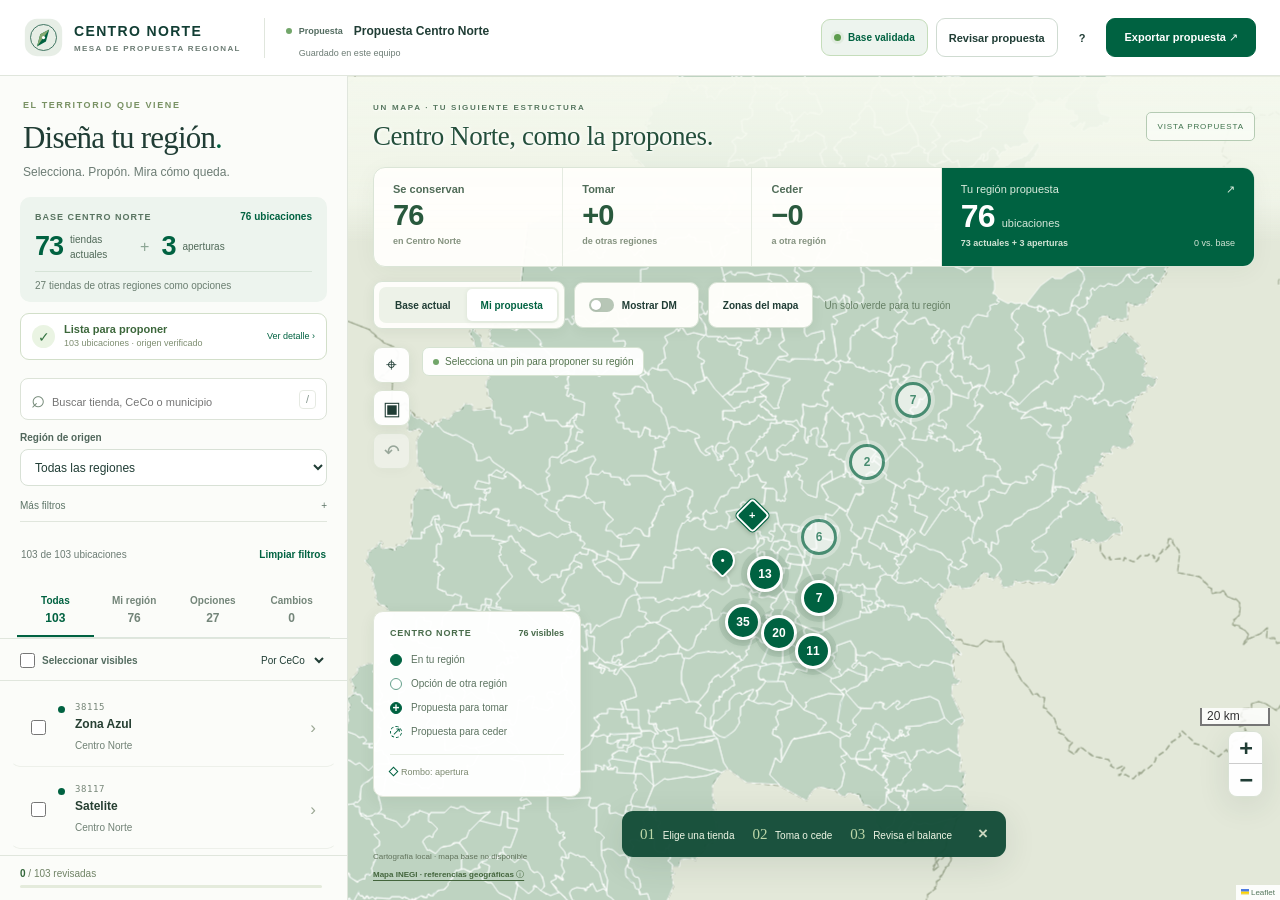
==== commit a18f3e5f: "Add files via upload" ====
--- a/index.html
+++ b/index.html
@@ -3,64 +3,69 @@
 <head>
   <meta charset="utf-8">
   <meta name="viewport" content="width=device-width, initial-scale=1">
-  <meta name="theme-color" content="#123e34">
-  <meta name="description" content="Región Centro Norte. Revisa la información, compara ubicaciones y evalúa tiendas sobre un mapa interactivo.">
-  <title>Centro Norte · Mapa de decisiones</title>
+  <meta name="theme-color" content="#006241">
+  <meta name="description" content="Mesa regional Centro Norte: conserva, toma y cede tiendas en un solo mapa. Compara la base con tu propuesta regional.">
+  <title>Centro Norte · Propuesta regional</title>
   <link rel="icon" href="static/planning/compass.svg" type="image/svg+xml">
   <link rel="stylesheet" href="static/vendor/leaflet.css">
   <link rel="stylesheet" href="static/vendor/MarkerCluster.css">
-  <link rel="stylesheet" href="static/planning/planning.css?v=3.1.0">
-  <link rel="stylesheet" href="static/planning/quality.css?v=3.1.0">
+  <link rel="stylesheet" href="static/planning/planning.css?v=4.0.0">
+  <link rel="stylesheet" href="static/planning/quality.css?v=4.0.0">
+  <link rel="stylesheet" href="static/planning/regional.css?v=4.0.0">
   <script defer src="static/vendor/leaflet.js"></script>
   <script defer src="static/vendor/leaflet.markercluster.js"></script>
   <script defer src="static/planning/geography.js"></script>
-  <script defer src="static/planning/base.js?v=f692b099d7634ced6eb7"></script>
-  <script defer src="static/planning/insights.js?v=f692b099d7634ced6eb7"></script>
-  <script defer src="static/planning/core.js?v=3.1.0"></script>
-  <script defer src="static/planning/app.js?v=3.1.0"></script>
+  <script defer src="static/planning/base.js?v=eff554032ac83600f0fa"></script>
+  <script defer src="static/planning/insights.js?v=eff554032ac83600f0fa"></script>
+  <script defer src="static/planning/core.js?v=4.0.0"></script>
+  <script defer src="static/planning/app.js?v=4.0.0"></script>
 </head>
-<body>
+<body class="regional-view">
   <a class="skip-link" href="#search">Ir al listado de tiendas</a>
   <header class="topbar">
-    <a class="brand" href="#" aria-label="Centro Norte, inicio"><img src="static/planning/compass.svg" alt=""><span>CENTRO NORTE<small>OPERACIONES · PLANEACIÓN GEOGRÁFICA</small></span></a>
-    <div class="scenario-name"><span class="live-dot"></span><label for="scenarioName">Escenario</label><input id="scenarioName" value="Propuesta Centro Norte" maxlength="80" aria-label="Nombre del escenario"><span id="saveState">Guardado en este equipo</span></div>
-    <nav class="header-actions" aria-label="Acciones de escenario">
+    <a class="brand" href="#" aria-label="Centro Norte, inicio"><img src="static/planning/compass.svg" alt=""><span>CENTRO NORTE<small>MESA DE PROPUESTA REGIONAL</small></span></a>
+    <div class="scenario-name"><span class="live-dot"></span><label for="scenarioName">Propuesta</label><input id="scenarioName" value="Propuesta Centro Norte" maxlength="80" aria-label="Nombre del escenario"><span id="saveState">Guardado en este equipo</span></div>
+    <nav class="header-actions" aria-label="Acciones de propuesta">
       <button id="reviewBtn" class="health-badge" aria-label="Revisar información"><span class="health-dot"></span><span id="healthText">Verificando base…</span></button>
-      <button id="summaryBtn" class="secondary">Ver reparto</button>
+      <button id="summaryBtn" class="secondary">Revisar propuesta</button>
       <button id="guideBtn" class="quiet" aria-label="Cómo usar el mapa">?</button>
-      <button id="exportBtn" class="primary">Guardar propuesta <span aria-hidden="true">↗</span></button>
+      <button id="exportBtn" class="primary">Exportar propuesta <span aria-hidden="true">↗</span></button>
     </nav>
   </header>
   <main class="workspace">
     <aside class="sidebar" id="sidebar" aria-label="Directorio y filtros">
-      <div class="sidebar-heading"><button id="closeListBtn" class="close-list" aria-label="Cerrar listado">×</button><div class="eyebrow">UNA SOLA REGIÓN · CENTRO NORTE</div><h1>Tu siguiente decisión<span class="title-dot">.</span></h1><p>Elige una tienda. Revisa su entorno. Decide.</p></div>
+      <div class="sidebar-heading"><button id="closeListBtn" class="close-list" aria-label="Cerrar listado">×</button><div class="eyebrow">EL TERRITORIO QUE VIENE</div><h1>Diseña tu región<span class="title-dot">.</span></h1><p>Selecciona. Propón. Mira cómo queda.</p></div>
       <div class="scope-summary" id="scopeSummary"></div>
       <button class="quality-card" id="qualityCard" aria-label="Ver revisión de la información"></button>
       <div class="filters">
-        <label class="search-box"><span aria-hidden="true">⌕</span><input id="search" type="search" placeholder="Buscar CeCo, tienda o municipio" autocomplete="off" aria-label="Buscar CeCo, tienda, DM o municipio"><span class="key">/</span></label>
-        <div class="filter-grid"><label>Responsable DM<select id="dmFilter"><option value="">Todos los DM</option></select></label><label>Zona geográfica<select id="zoneFilter"><option value="">Todas las zonas</option></select></label><label>Tiendas<select id="statusFilter"><option value="">Actuales + aperturas</option><option>Actual</option><option>Apertura</option></select></label><label>Evaluación<select id="decisionFilter"><option value="">Todas las decisiones</option></select></label></div>
+        <label class="search-box"><span aria-hidden="true">⌕</span><input id="search" type="search" placeholder="Buscar tienda, CeCo o municipio" autocomplete="off" aria-label="Buscar CeCo, tienda, DM o municipio"><span class="key">/</span></label>
+        <div class="origin-filter"><label>Región de origen<select id="regionFilter"><option value="">Todas las regiones</option></select></label></div>
+        <details class="more-filters"><summary>Más filtros <span aria-hidden="true">+</span></summary><div class="filter-grid"><label class="dm-only">Responsable DM<select id="dmFilter"><option value="">Todos los DM</option></select></label><label>Zona geográfica<select id="zoneFilter"><option value="">Todas las zonas</option></select></label><label>Tiendas<select id="statusFilter"><option value="">Actuales + aperturas</option><option>Actual</option><option>Apertura</option></select></label><label>Evaluación<select id="decisionFilter"><option value="">Todas las decisiones</option></select></label></div></details>
         <div class="filter-actions"><span id="filterCount"></span><button id="clearFilters" class="link-button">Limpiar filtros</button></div>
       </div>
-      <div class="list-tools"><label class="select-visible"><input type="checkbox" id="selectVisible">Seleccionar visibles</label><select id="sortSelect" aria-label="Orden del listado"><option value="cc">Por CeCo</option><option value="dm">Por DM</option><option value="zone">Por zona</option></select></div>
+      <div class="scope-tabs" id="scopeTabs" aria-label="Ver grupos de tiendas"></div>
+      <div class="list-tools"><label class="select-visible"><input type="checkbox" id="selectVisible">Seleccionar visibles</label><select id="sortSelect" aria-label="Orden del listado"><option value="cc">Por CeCo</option><option value="region">Por región</option><option value="dm">Por DM</option><option value="zone">Por zona</option></select></div>
       <div class="store-list" id="storeList" aria-label="Listado de tiendas"></div>
-      <div class="sidebar-footer"><button id="teamBtn" class="quiet">◉ DM y colores</button><div id="completionMeter" class="completion-meter"></div></div>
+      <div class="sidebar-footer"><button id="teamBtn" class="quiet dm-only">DM y colores</button><div id="completionMeter" class="completion-meter"></div></div>
     </aside>
-    <section class="map-workspace" aria-label="Mapa interactivo de ubicaciones">
-      <div id="map" role="region" aria-label="Tiendas de Región Centro Norte y zonas geográficas de referencia"></div>
-      <div class="map-heading"><div><span class="eyebrow">MESA DE EVALUACIÓN TERRITORIAL</span><h2>Una mirada completa a Centro Norte.</h2></div><span class="region-pill">Región Centro Norte</span></div>
+    <section class="map-workspace" aria-label="Mapa interactivo de propuesta regional">
+      <div id="map" role="region" aria-label="Tiendas de Centro Norte y opciones de otras regiones"></div>
+      <div class="map-heading"><div><span class="eyebrow">UN MAPA · TU SIGUIENTE ESTRUCTURA</span><h2>Centro Norte, como la propones.</h2></div><span class="region-pill" id="viewLabel">VISTA PROPUESTA</span></div>
+      <div class="regional-balance" id="regionalBalance" aria-label="Balance de la propuesta" aria-live="polite"></div>
       <div class="map-topbar">
         <button class="mobile-list secondary" id="mobileListBtn">☰ Tiendas</button>
-        <div class="map-control-group"><span class="control-caption">ESCENARIO</span><div class="segmented" aria-label="Comparar base y propuesta"><button data-view="base" aria-pressed="false">Base</button><button data-view="proposal" class="active" aria-pressed="true">Propuesta</button></div></div>
-        <div class="map-control-group color-group"><span class="control-caption">COLOR DE PINES</span><div class="segmented" aria-label="Color de pines"><button data-color="dm" class="active" aria-pressed="true">Por DM</button><button data-color="zone" aria-pressed="false">Por zona</button></div></div>
-        <button id="backgroundBtn" class="map-action">▧ Zonas del mapa</button>
+        <div class="map-control-group"><div class="segmented" aria-label="Comparar base y propuesta"><button data-view="base" aria-pressed="false">Base actual</button><button data-view="proposal" class="active" aria-pressed="true">Mi propuesta</button></div></div>
+        <button id="dmToggle" class="map-action dm-toggle" aria-pressed="false"><span class="toggle-track" aria-hidden="true"></span><span id="dmToggleText">Mostrar DM</span></button>
+        <button id="backgroundBtn" class="map-action" aria-pressed="false">Zonas del mapa</button>
+        <span class="view-helper" id="viewHelper">Un solo verde para tu región</span>
       </div>
       <div class="map-tools"><button id="fitBtn" title="Ver todas las tiendas filtradas" aria-label="Centrar tiendas visibles">⌖</button><button id="areaBtn" title="Seleccionar tiendas en un área" aria-label="Seleccionar tiendas en un área">▣</button><button id="undoBtn" title="Deshacer último cambio" aria-label="Deshacer último cambio" disabled>↶</button></div>
-      <div class="map-status" id="mapStatus"><span class="live-dot"></span><span>Explora el mapa o selecciona una tienda</span></div>
+      <div class="map-status" id="mapStatus"><span class="live-dot"></span><span>Selecciona un pin para proponer su región</span></div>
       <div class="legend" id="legend"></div>
-      <div class="map-context"><span id="tileStatus">Cartografía local lista · calles al conectar</span><button id="sourcesBtn">Límites INEGI · zonas de referencia ⓘ</button></div>
-      <aside class="inspector hidden" id="inspector" aria-label="Evaluación en el mapa"></aside>
+      <div class="map-context"><span id="tileStatus">Cartografía local lista · calles al conectar</span><button id="sourcesBtn">Mapa INEGI · referencias geográficas ⓘ</button></div>
+      <aside class="inspector hidden" id="inspector" aria-label="Proponer tienda en el mapa"></aside>
       <div class="selection-dock hidden" id="selectionDock"></div>
-      <div class="map-steps" id="mapSteps"><span><b>01</b> Selecciona una tienda</span><span><b>02</b> Evalúa su ubicación</span><span><b>03</b> Ajusta tu propuesta</span><button id="dismissSteps" aria-label="Ocultar guía rápida">×</button></div>
+      <div class="map-steps" id="mapSteps"><span><b>01</b> Elige una tienda</span><span><b>02</b> Toma o cede</span><span><b>03</b> Revisa el balance</span><button id="dismissSteps" aria-label="Ocultar guía rápida">×</button></div>
     </section>
   </main>
   <div id="toast" class="toast hidden" role="status" aria-live="polite"></div>
--- a/static/planning/regional.css
+++ b/static/planning/regional.css
@@ -0,0 +1,27 @@
+/* Mesa regional 4.0: los colores DM son una capa opcional. */
+:root{--regional-green:#006241;--regional-light:#edf4ee;--regional-rule:#dce6dd}
+.topbar{height:76px;gap:23px;padding:0 24px}.workspace{height:calc(100dvh - 76px)}
+.brand{gap:11px}.brand small{letter-spacing:1.35px}.header-actions button{font-size:11px;min-height:39px}.header-actions .primary{padding:11px 17px}.scenario-name{padding-left:21px}.scenario-name input{width:191px}.header-actions .health-badge{background:var(--regional-light);color:var(--regional-green)}
+.sidebar{width:348px;background:#fbfcf9}.sidebar-heading{padding:24px 23px 18px}.sidebar-heading .eyebrow{font-size:9px;letter-spacing:1.6px}.sidebar-heading h1{font-size:31px;line-height:1.2;letter-spacing:-.8px;margin:9px 0}.sidebar-heading p{font-size:12px;color:#6c7c74}.title-dot{color:var(--regional-green)}
+.scope-summary{display:block;background:var(--regional-light);border-radius:10px;margin:0 20px 11px;padding:14px 15px 11px}.baseline-top{display:flex;align-items:center;justify-content:space-between;font-size:9px}.baseline-top>span{letter-spacing:1px;color:#597461;font-weight:650}.baseline-top>b{color:var(--regional-green);font-weight:650;font-size:10px}.baseline-equation{display:flex;gap:7px;align-items:center;margin-top:9px;white-space:nowrap}.baseline-equation strong{font-size:27px;font-weight:650;color:var(--regional-green);letter-spacing:-1px}.baseline-equation span{font-size:10px;color:#506958;max-width:58px;line-height:1.5;white-space:normal}.baseline-equation i{font-size:16px;color:#8ba593;font-style:normal;margin:0 5px}.baseline-foot{border-top:1px solid #d6e3d7;margin-top:9px;padding-top:8px;font-size:10px;color:#6a7e70}
+.quality-card{min-height:47px;box-shadow:none;margin:0 20px 18px;padding:9px 11px;border-radius:9px;gap:9px}.quality-icon{height:23px;width:23px}.quality-card strong{font-size:11px}.quality-card small{font-size:9px;margin-top:2px}.review-count{color:var(--regional-green);font-size:9px}
+.filters{padding:0 20px}.search-box{height:42px;border-radius:8px}.search-box input{font-size:11px!important}.origin-filter{margin-top:11px}.origin-filter label{font-size:10px;font-weight:600;color:#51675c}.origin-filter select{font-size:12px;height:37px;background:#fff}.more-filters{border-bottom:1px solid var(--line);margin-top:6px}.more-filters summary{cursor:pointer;padding:8px 0 10px;font-size:10px;color:#5e7568;list-style:none;display:flex;justify-content:space-between}.more-filters summary::-webkit-details-marker{display:none}.more-filters[open] summary span{transform:rotate(45deg)}.more-filters .filter-grid{margin:0 0 11px;gap:10px}.filter-grid select{font-size:10px!important}.filter-actions{margin:10px 0 12px;font-size:10px}.filter-actions .link-button{font-size:10px}.regional-view .dm-only{display:none!important}
+.scope-tabs{display:grid;grid-template-columns:repeat(4,1fr);margin:0 17px;border-bottom:1px solid var(--regional-rule);gap:2px}.scope-tabs button{background:none;border:0;border-radius:0;font-size:10px;color:#738579;display:flex;flex-direction:column;gap:5px;align-items:center;padding:7px 0 10px;min-height:47px;border-bottom:2px solid transparent}.scope-tabs b{font-size:12px;font-weight:650}.scope-tabs .active{color:var(--regional-green);border-bottom-color:var(--regional-green)}.scope-tabs button:hover{background:var(--regional-light)}
+.list-tools{padding:12px 20px 10px;background:#fbfcf9;min-height:43px;font-size:10px;border-bottom:1px solid var(--line)}.list-tools label{font-size:10px}.list-tools select{max-width:92px;font-size:10px}.store-list{min-height:70px}.store-row{padding:0 20px;min-height:79px;border-bottom:1px solid #edf0ea;gap:12px}.store-row>button{padding:12px 0;gap:10px}.store-row input[type=checkbox]{height:15px;width:15px;flex-shrink:0}.store-name{font-size:12px;font-weight:650}.store-meta{margin-bottom:5px;gap:5px}.store-meta .ceco{font-size:9px;letter-spacing:.6px}.store-sub{font-size:10px;margin-top:5px;color:#708175;line-height:1.5}.dm-swatch{height:7px;width:7px}.external-row .dm-swatch{background:transparent;border:1px solid var(--pin)}.store-row.checked{background:#eaf3eb}.store-row.active{box-shadow:inset 3px 0 var(--regional-green);background:#f0f6ef}.store-meta .badge{font-size:8px;padding:2px 4px}.badge.move{background:#e9f1e9;color:var(--regional-green)}.sidebar-footer{min-height:45px;padding:11px 20px;gap:20px;background:#fbfcf9}.regional-view .completion-meter{width:100%;max-width:none}.completion-meter span{font-size:10px}.completion-meter>div{height:3px}
+.map-workspace{background:#e7ede6}.map-heading{position:absolute;top:22px;left:25px;right:25px;z-index:620;display:flex;align-items:center;justify-content:space-between;pointer-events:none}.map-heading .eyebrow{font-size:8px;letter-spacing:1.7px;color:#56775d}.map-heading h2{font-family:Georgia,serif;font-size:27px;line-height:1.3;font-weight:400;letter-spacing:-.45px;margin:6px 0 0;color:#244f3b}.region-pill{font-size:8px;letter-spacing:.9px;background:#f9fcf5de;border:1px solid #b5cbb3;border-radius:5px;padding:9px 10px;color:#3d714b;white-space:nowrap}.leaflet-tile-pane{filter:saturate(.18) brightness(1.04);opacity:.77}.map-workspace::after{content:none}.map-workspace::before{height:245px;background:linear-gradient(#f7faf1f5,#f7faf1d9 65%,#f7faf100);pointer-events:none;z-index:500}
+.regional-balance{position:absolute;top:91px;left:25px;right:25px;z-index:680;display:grid;grid-template-columns:1fr 1fr 1fr 1.65fr;min-height:100px;background:#fffefbf5;border:1px solid #dbe5d7;border-radius:12px;box-shadow:0 5px 24px #143b2a0b;overflow:hidden}.balance-metric{text-align:left;border:0;border-radius:0;border-right:1px solid #e5ebe1;background:transparent;padding:15px 19px 13px;min-height:98px;display:flex;flex-direction:column;gap:3px;color:#506c58}.balance-metric>span{font-size:11px}.balance-metric>strong{font-size:29px;font-weight:600;letter-spacing:-1px;line-height:1.2;color:#29593d}.balance-metric small{font-size:9px;color:#84927f;white-space:nowrap}.balance-metric:hover{background:#f1f6ec}.balance-total{background:#006241;color:#fff;border:0;border-radius:0;text-align:left;padding:13px 19px;min-height:98px}.balance-total:hover{background:#005539}.balance-total>span{font-size:11px;display:flex;justify-content:space-between;color:#d9ebdd;font-weight:400}.balance-total>span i{font-style:normal}.balance-total>strong{font-size:32px;display:block;line-height:1.25;letter-spacing:-.8px;font-weight:600}.balance-total>strong small{font-size:11px;letter-spacing:0;font-weight:400;margin-left:7px;color:#d3e6d8}.balance-total>div{font-size:9px;color:#d2e4d5;line-height:1.7}.balance-total>div b{font-size:9px;font-weight:500;float:right;padding-left:5px}
+.map-topbar{top:205px;left:25px;right:25px;gap:9px;align-items:center}.map-control-group{padding:5px;background:#fffefbf5;border:1px solid #d7e2d4;border-radius:9px;box-shadow:0 3px 13px #1b3d2410;gap:0}.segmented{background:#edf2e8;padding:2px}.segmented button{min-height:32px;font-size:10px;padding:7px 14px}.segmented .active{background:#fff;color:var(--regional-green);box-shadow:0 1px 5px #19382013}.map-action{min-height:46px;height:46px;border-radius:9px;font-size:10px;padding:9px 14px;box-shadow:0 3px 13px #1b3d2410;background:#fffefbf5;border:1px solid #d7e2d4}.dm-toggle{display:flex;align-items:center;gap:8px;min-width:125px}.toggle-track{display:inline-flex;width:25px;height:14px;background:#b7c6b6;border-radius:9px;position:relative}.toggle-track::before{content:'';display:block;position:absolute;background:#fff;width:10px;height:10px;border-radius:50%;left:2px;top:2px;box-shadow:0 1px 2px #0c29111a}.dm-toggle[aria-pressed=true] .toggle-track{background:var(--regional-green)}.dm-toggle[aria-pressed=true] .toggle-track::before{left:13px}.view-helper{font-size:10px;color:#668065;margin-left:2px;pointer-events:none}.map-tools{top:271px;left:25px}.map-status{top:271px;left:74px;font-size:10px;background:#fffffff2;max-width:calc(100% - 115px);border-color:#d6e3d2}.map-context{z-index:610;font-size:8px;bottom:17px;left:25px}.map-context button{font-size:8px}
+.legend{left:25px;bottom:103px;width:208px;padding:16px;background:#fffffff5;border-radius:10px;box-shadow:0 4px 16px #17432a12}.legend-title{font-size:9px;letter-spacing:.8px;color:#486b4a}.legend-title span{font-size:9px;letter-spacing:0}.regional-key{display:flex;flex-direction:column;gap:12px;margin-top:16px}.regional-key>span{font-size:10px;display:flex;align-items:center;gap:9px;color:#5c7360}.key-dot{width:12px;height:12px;border-radius:50%;display:inline-flex;align-items:center;justify-content:center;border:1.5px solid var(--regional-green);color:var(--regional-green);font-size:12px;font-style:normal;font-weight:650}.key-dot.solid,.key-dot.plus{background:var(--regional-green);color:#fff}.key-dot.hollow{background:#fff;opacity:.6}.key-dot.arrow{border-style:dashed;font-size:11px}.legend-footer{margin-top:16px;padding-top:10px;border-top:1px solid #e6ece2;font-size:9px}.legend-footer .diamond-tiny{border-color:var(--regional-green)}
+.pin-head{width:25px;height:25px;border-width:2.5px}.pin-head>span{font-size:11px}.pin-shell.opening .pin-head{outline:1px solid #006241;border-color:#fff}.pin-shell.context-pin .pin-head{background:#fff;border-color:var(--pin)}.pin-shell.context-pin .pin-head>span{color:var(--pin)}.pin-shell.context-pin{opacity:.65}.pin-shell.outgoing-pin{opacity:1}.pin-shell.outgoing-pin .pin-head{border-style:dashed}.pin-shell.outgoing-pin .pin-head>span{font-size:16px}.pin-shell.incoming-pin::after{content:'';position:absolute;left:-3px;top:-4px;width:32px;height:32px;border:1.5px solid var(--pin);border-radius:50%;box-shadow:0 0 0 4px #ffffffb0}.pin-shell.selected::after{content:'';position:absolute;left:-4px;top:-5px;border:2px solid var(--pin);width:34px;height:34px;border-radius:50%;box-shadow:0 0 0 5px #ffffff80}.pin-shell.focused .pin-head{outline:3px solid #184b36}.cluster-icon>div{background:var(--regional-green)}
+.inspector{top:268px;bottom:24px;right:20px;width:338px;border-radius:12px;background:#fffefb;box-shadow:0 8px 36px #183f2c28;border-color:#d4e0cc}.inspector-header{padding:13px 17px;background:#f2f6ec}.inspector-header button{min-width:28px;min-height:28px}.inspector-body{padding:18px}.inspector h2{font-size:24px;margin-top:9px}.inspector .location-meta{font-size:11px;line-height:1.6;margin-bottom:13px}.region-route{display:flex;align-items:center;justify-content:space-between;padding:13px 0;border-top:1px solid #e2e9dc;border-bottom:1px solid #e2e9dc;gap:10px}.region-route>div{flex:1}.region-route small{display:block;font-size:8px;letter-spacing:.7px;color:#87957e;margin-bottom:6px;white-space:nowrap}.region-route b{font-size:12px;line-height:1.4;color:#315e3c}.region-route>span{color:#809377}.proposal-message{font-size:11px;color:#5d7953;line-height:1.6;padding:12px 0}.proposal-message.draft-message{padding:10px;background:#edf4e5;border-radius:6px;margin-top:10px}.region-destination{font-size:11px!important;font-weight:650;display:block;margin-top:8px}.region-destination select{height:42px;font-size:13px;color:var(--regional-green);border-color:#9bb38f;background:#fff}.quick-proposals{display:flex;gap:7px;flex-wrap:wrap;margin:10px 0 15px}.quick-proposals button{font-size:10px;min-height:32px;padding:6px 9px;background:#eff5e9;border:1px solid #cadabe;color:#42633b;font-weight:500;border-radius:6px}.quick-proposals button:hover{background:#e0ecd7}.proposal-notes{font-size:11px!important;display:block}.proposal-notes>span{color:#91a087;font-weight:400}.proposal-notes textarea{margin-top:6px;min-height:65px;font-size:11px;line-height:1.6;border-radius:7px}.save-proposal{height:43px!important;margin-top:14px!important;font-size:12px!important}.assignment-details,.location-details{border-top:1px solid #e4eadd;margin-top:15px;padding-top:11px}.assignment-details summary,.location-details summary{font-size:10px;color:#68825b;cursor:pointer;min-height:24px;line-height:1.7}.assignment-details .form-grid{margin-top:10px}.assignment-details .hint{margin:7px 0 0}.inline-actions{margin-top:8px}.inline-actions button{font-size:10px;min-height:33px}.location-details{margin-top:17px}.confirmed-location{font-size:10px;padding:8px 10px;margin-bottom:12px;background:#edf5e7;color:#3c7438;border-radius:6px}.base-notice{font-size:10px;margin:0 0 12px;padding:9px}.location-details .original-info{font-size:10px;margin-top:9px}.location-details .quiet{font-size:10px;min-height:31px;margin-top:8px}
+.map-steps{bottom:43px;background:#134d38f5;gap:18px;font-size:10px;padding:13px 18px}.map-steps b{font-size:15px;color:#bdd7a9}.selection-dock{bottom:43px}.selection-dock .primary{font-size:11px}.has-inspector .map-status{max-width:calc(100% - 445px)}.has-inspector .selection-dock{left:calc((100% - 358px)/2);max-width:calc(100% - 390px)}
+.summary-hero{display:flex;align-items:center;gap:30px;padding:22px 25px;background:var(--regional-green);border-radius:10px;color:#fff}.summary-hero>strong{font-size:44px;font-weight:600;line-height:1.2;letter-spacing:-1px}.summary-hero small{display:block;font-size:11px;letter-spacing:0;font-weight:400;color:#c7dfcc;margin-top:5px}.summary-hero>div{font-size:13px;line-height:1.9;color:#d2e6d6}.summary-hero>div b{font-size:11px;color:#fff;font-weight:500}.proposal-equation{display:flex;gap:12px;flex-wrap:wrap;justify-content:center;padding:15px 10px;font-size:11px;color:#607a56}.proposal-equation i{font-style:normal;color:#91a681}.proposal-equation b{color:var(--regional-green)}.home-region-row{background:#edf4e7}.home-region-row td{color:var(--regional-green)}.review-section-title{font-size:12px!important;margin:22px 0 10px!important;color:#315c38}.table-wrap table{font-size:11px}.table-wrap td>button{font-size:11px}.empty-proposal{font-size:12px;padding:20px;background:#f2f6ed;border-radius:8px;color:#708663}.summary-dm-row{display:flex;justify-content:space-between;padding:9px;border-bottom:1px solid #e3eadc;font-size:11px}.bulk-origin{font-size:11px;background:#edf4e7;padding:10px 12px;border-radius:7px;margin-bottom:17px}
+@media(min-width:1700px){.sidebar{width:364px}.sidebar-heading h1{font-size:33px}.map-heading h2{font-size:32px}.map-heading{top:25px}.regional-balance{top:101px;min-height:111px}.balance-metric,.balance-total{min-height:110px;padding:16px 24px}.balance-metric>strong{font-size:33px}.balance-total>strong{font-size:37px}.map-topbar{top:227px}.map-tools,.map-status{top:294px}.inspector{top:294px;width:355px}.store-name{font-size:13px}.has-inspector .selection-dock{left:calc((100% - 375px)/2)}}
+@media(max-width:1250px){.topbar{gap:13px;padding:0 17px}.scenario-name{max-width:255px;padding-left:13px}.scenario-name input{width:177px}.brand>span{font-size:12px}.header-actions{gap:6px}.header-actions button{font-size:10px;padding:8px 10px}.sidebar{width:312px}.sidebar-heading{padding:22px 20px 16px}.sidebar-heading h1{font-size:28px}.scope-summary,.quality-card{margin-left:17px;margin-right:17px}.filters{padding:0 17px}.map-heading{left:20px;right:20px}.map-heading h2{font-size:25px}.regional-balance{left:20px;right:20px;grid-template-columns:1fr 1fr 1fr 1.65fr}.balance-metric{padding:14px 12px}.balance-total{padding:13px 14px}.balance-metric small{font-size:8px}.balance-total>div b{float:none;display:block}.map-topbar{left:20px;right:20px;gap:6px}.map-action{padding:8px 11px}.view-helper{display:none}.map-tools{left:20px}.map-status{left:69px}.inspector{width:310px;right:16px}.has-inspector .selection-dock{left:calc((100% - 330px)/2);max-width:calc(100% - 350px)}.has-inspector .map-status{max-width:calc(100% - 405px)}.has-inspector .legend{display:none}}
+@media(max-width:930px){.topbar{height:66px}.workspace{height:calc(100dvh - 66px)}.scenario-name{display:none}.sidebar{width:280px}.sidebar-heading{padding:20px 17px 14px}.sidebar-heading h1{font-size:26px}.scope-summary{padding:12px}.baseline-top{font-size:8px}.baseline-top>b{font-size:9px}.baseline-equation{gap:5px}.baseline-equation strong{font-size:24px}.baseline-equation span{font-size:9px}.baseline-equation i{margin:0 3px}.map-heading{left:16px;right:16px;top:18px}.map-heading h2{font-size:22px}.map-heading .region-pill{display:none}.regional-balance{left:16px;right:16px;top:80px;grid-template-columns:1fr 1fr 1fr 1.45fr}.balance-metric{padding:12px 10px;min-height:93px}.balance-metric>span{font-size:10px}.balance-metric>strong{font-size:26px}.balance-metric small{font-size:7px}.balance-total{padding:12px;min-height:93px}.balance-total>span{font-size:9px}.balance-total>strong{font-size:29px}.balance-total>strong small{display:block;font-size:9px;margin:0}.balance-total>div{display:none}.map-topbar{top:186px;left:16px;right:16px;flex-wrap:wrap}.segmented button{padding:6px 10px;font-size:9px;min-height:30px}.map-action{min-height:43px;height:43px;font-size:9px;padding:7px 10px}.dm-toggle{min-width:110px}.map-tools{left:16px;top:294px}.map-status{display:none}.inspector{top:290px;right:12px;width:min(310px,calc(100% - 70px));bottom:25px}.map-steps{font-size:9px;gap:12px}.legend{left:16px;width:184px;padding:13px;bottom:104px}.regional-key>span{font-size:9px}.regional-key{gap:10px}.regional-balance .balance-total{border-radius:0}.selection-dock button{font-size:10px}.summary-hero{gap:20px}}
+@media(max-width:680px){.topbar{height:61px;padding:0 11px;gap:6px}.workspace{height:calc(100dvh - 61px)}.brand{gap:7px}.brand small{font-size:6px;letter-spacing:.5px}.brand>span{font-size:10px}.brand img{width:30px;height:30px}.header-actions{gap:5px}.header-actions .health-badge{display:none}.header-actions .primary{font-size:9px;padding:8px}.header-actions .secondary{font-size:9px;padding:7px}.sidebar{width:min(340px,89vw);top:61px}.sidebar-heading{padding-top:23px}.sidebar-heading h1{font-size:29px}.quality-card{margin-bottom:14px}.map-heading{top:15px;left:13px;right:13px}.map-heading .eyebrow{font-size:7px;letter-spacing:1px}.map-heading h2{font-size:21px;margin-top:5px}.regional-balance{top:73px;left:12px;right:12px;grid-template-columns:1fr 1fr 1fr 1.38fr;min-height:82px}.balance-metric{min-height:82px;padding:11px 8px;gap:5px}.balance-metric>span{font-size:9px}.balance-metric>strong{font-size:24px}.balance-metric small{display:none}.balance-total{padding:11px 10px;min-height:82px}.balance-total>span{font-size:8px;line-height:1.4}.balance-total>strong{font-size:27px;line-height:1.15}.balance-total>strong small{font-size:8px}.map-topbar{top:168px;left:12px;right:12px;gap:6px}.mobile-list{min-height:39px;height:39px;padding:7px 9px;font-size:10px;order:0}.map-control-group{padding:3px;order:1}.segmented{padding:1px}.segmented button{font-size:9px;min-height:29px;padding:6px 9px}.dm-toggle{order:2;min-width:106px;font-size:9px;min-height:39px;height:39px;flex:0}.map-action{min-height:36px;height:36px;padding:7px 9px;font-size:9px}.map-topbar #backgroundBtn{order:3;flex:none}.map-tools{top:269px;left:12px;gap:6px}.map-tools button{width:33px;height:33px}.legend{left:12px;bottom:103px;width:176px;padding:13px}.regional-key{gap:9px;margin-top:12px}.legend-title{font-size:8px}.regional-key>span{font-size:9px}.legend-footer{font-size:8px;margin-top:11px;padding-top:9px}.map-steps{left:50%;bottom:47px;max-width:calc(100% - 25px);gap:11px;font-size:8px;padding:11px 12px}.map-steps span:nth-child(2){display:none}.map-steps b{font-size:12px}.map-context{left:12px;bottom:15px;font-size:7px}.map-context button{font-size:7px}.inspector{top:261px;right:10px;width:calc(100% - 65px);bottom:27px;max-width:345px}.inspector-body{padding:16px}.inspector h2{font-size:23px}.has-inspector .inspector{bottom:77px}.has-inspector .legend{display:none}.has-inspector .selection-dock{bottom:16px;left:50%;max-width:calc(100% - 24px)}.selection-dock{bottom:47px;left:50%;max-width:calc(100% - 24px)}.selection-dock .primary{font-size:10px}.summary-hero{padding:20px;gap:18px}.summary-hero>strong{font-size:36px}.summary-hero>div{font-size:11px}.summary-hero small{font-size:9px}.proposal-equation{gap:8px;font-size:10px}.table-wrap td{padding:9px 7px;font-size:10px}.table-wrap td>button{font-size:10px}.modal-head h2{font-size:25px}}
+@media(max-height:760px) and (min-width:681px){.sidebar-heading{padding-top:16px;padding-bottom:12px}.sidebar-heading h1{font-size:26px}.scope-summary{padding:10px 13px;margin-bottom:8px}.baseline-equation{margin-top:5px}.baseline-equation strong{font-size:24px}.baseline-foot{padding-top:6px;margin-top:6px}.quality-card{margin-bottom:12px;min-height:42px}.map-heading{top:15px}.regional-balance{top:78px;min-height:86px}.balance-metric,.balance-total{min-height:86px;padding-top:10px;padding-bottom:10px}.balance-metric>strong{font-size:27px}.map-topbar{top:178px}.map-tools,.map-status{top:242px}.inspector{top:240px}.legend{bottom:94px}.map-steps{bottom:39px}.store-row{min-height:73px}}
+@media(prefers-reduced-motion:reduce){*{scroll-behavior:auto!important;transition:none!important}}
+@media print{.regional-balance{position:fixed;top:20px;left:20px;right:20px}.map-heading{display:none}.legend{display:block!important}.regional-balance button{-webkit-print-color-adjust:exact;print-color-adjust:exact}}
+
+.cluster-icon>div.regional-cluster.external-cluster{background:#fff;border-color:#006241;color:#006241;opacity:.62;box-shadow:0 0 0 4px #ffffff80}.regional-cluster.external-cluster>span{background:transparent}
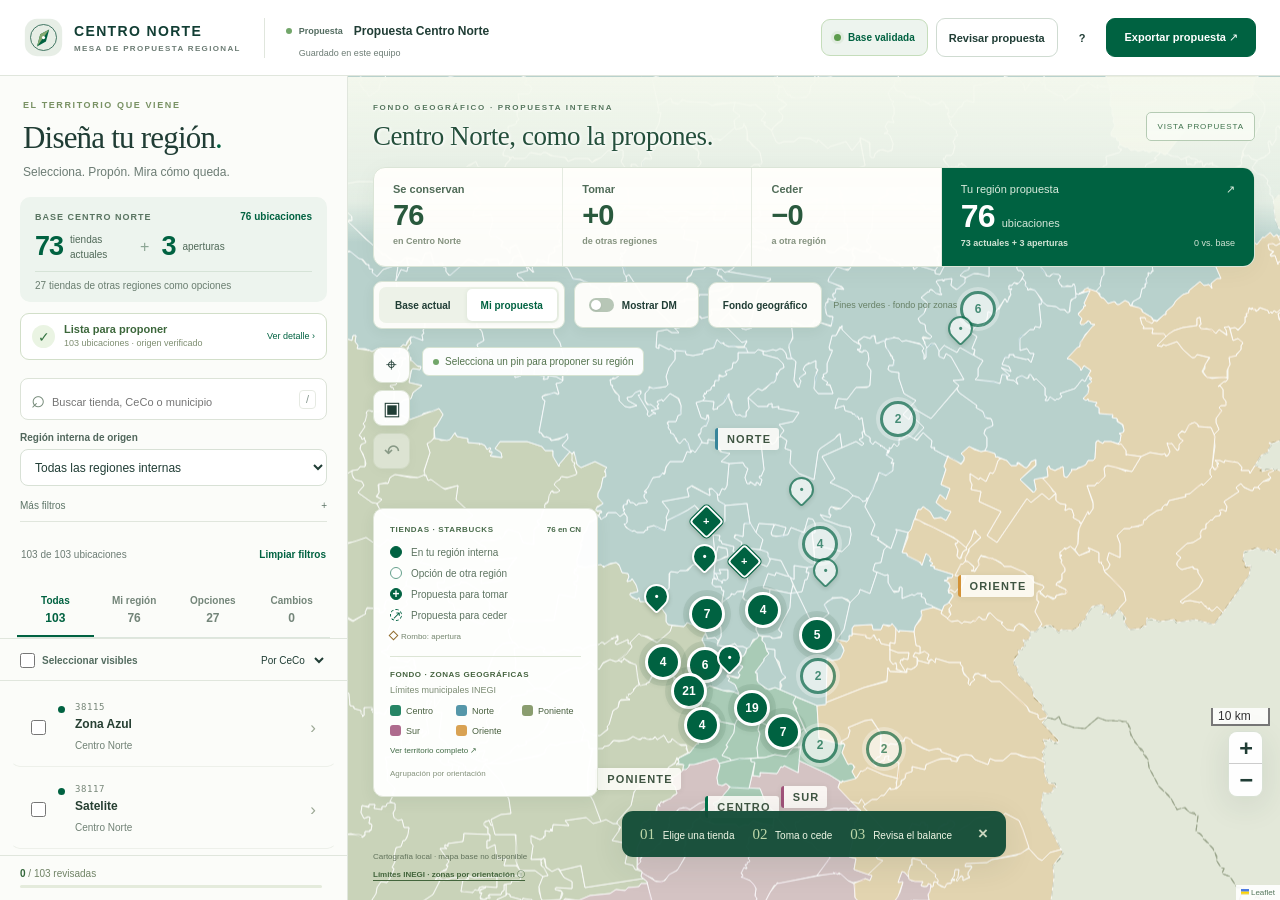
==== commit 1473d3ff: "Add files via upload" ====
--- a/index.html
+++ b/index.html
@@ -11,14 +11,14 @@
   <link rel="stylesheet" href="static/vendor/MarkerCluster.css">
   <link rel="stylesheet" href="static/planning/planning.css?v=4.0.0">
   <link rel="stylesheet" href="static/planning/quality.css?v=4.0.0">
-  <link rel="stylesheet" href="static/planning/regional.css?v=4.0.0">
+  <link rel="stylesheet" href="static/planning/regional.css?v=4.1.0">
   <script defer src="static/vendor/leaflet.js"></script>
   <script defer src="static/vendor/leaflet.markercluster.js"></script>
   <script defer src="static/planning/geography.js"></script>
   <script defer src="static/planning/base.js?v=eff554032ac83600f0fa"></script>
   <script defer src="static/planning/insights.js?v=eff554032ac83600f0fa"></script>
-  <script defer src="static/planning/core.js?v=4.0.0"></script>
-  <script defer src="static/planning/app.js?v=4.0.0"></script>
+  <script defer src="static/planning/core.js?v=4.1.0"></script>
+  <script defer src="static/planning/app.js?v=4.1.0"></script>
 </head>
 <body class="regional-view">
   <a class="skip-link" href="#search">Ir al listado de tiendas</a>
@@ -39,7 +39,7 @@
       <button class="quality-card" id="qualityCard" aria-label="Ver revisión de la información"></button>
       <div class="filters">
         <label class="search-box"><span aria-hidden="true">⌕</span><input id="search" type="search" placeholder="Buscar tienda, CeCo o municipio" autocomplete="off" aria-label="Buscar CeCo, tienda, DM o municipio"><span class="key">/</span></label>
-        <div class="origin-filter"><label>Región de origen<select id="regionFilter"><option value="">Todas las regiones</option></select></label></div>
+        <div class="origin-filter"><label>Región interna de origen<select id="regionFilter"><option value="">Todas las regiones internas</option></select></label></div>
         <details class="more-filters"><summary>Más filtros <span aria-hidden="true">+</span></summary><div class="filter-grid"><label class="dm-only">Responsable DM<select id="dmFilter"><option value="">Todos los DM</option></select></label><label>Zona geográfica<select id="zoneFilter"><option value="">Todas las zonas</option></select></label><label>Tiendas<select id="statusFilter"><option value="">Actuales + aperturas</option><option>Actual</option><option>Apertura</option></select></label><label>Evaluación<select id="decisionFilter"><option value="">Todas las decisiones</option></select></label></div></details>
         <div class="filter-actions"><span id="filterCount"></span><button id="clearFilters" class="link-button">Limpiar filtros</button></div>
       </div>
@@ -49,20 +49,20 @@
       <div class="sidebar-footer"><button id="teamBtn" class="quiet dm-only">DM y colores</button><div id="completionMeter" class="completion-meter"></div></div>
     </aside>
     <section class="map-workspace" aria-label="Mapa interactivo de propuesta regional">
-      <div id="map" role="region" aria-label="Tiendas de Centro Norte y opciones de otras regiones"></div>
-      <div class="map-heading"><div><span class="eyebrow">UN MAPA · TU SIGUIENTE ESTRUCTURA</span><h2>Centro Norte, como la propones.</h2></div><span class="region-pill" id="viewLabel">VISTA PROPUESTA</span></div>
+      <div id="map" role="region" aria-label="Fondo de zonas geográficas y tiendas con regiones internas independientes"></div>
+      <div class="map-heading"><div><span class="eyebrow">FONDO GEOGRÁFICO · PROPUESTA INTERNA</span><h2>Centro Norte, como la propones.</h2></div><span class="region-pill" id="viewLabel">VISTA PROPUESTA</span></div>
       <div class="regional-balance" id="regionalBalance" aria-label="Balance de la propuesta" aria-live="polite"></div>
       <div class="map-topbar">
         <button class="mobile-list secondary" id="mobileListBtn">☰ Tiendas</button>
         <div class="map-control-group"><div class="segmented" aria-label="Comparar base y propuesta"><button data-view="base" aria-pressed="false">Base actual</button><button data-view="proposal" class="active" aria-pressed="true">Mi propuesta</button></div></div>
         <button id="dmToggle" class="map-action dm-toggle" aria-pressed="false"><span class="toggle-track" aria-hidden="true"></span><span id="dmToggleText">Mostrar DM</span></button>
-        <button id="backgroundBtn" class="map-action" aria-pressed="false">Zonas del mapa</button>
-        <span class="view-helper" id="viewHelper">Un solo verde para tu región</span>
+        <button id="backgroundBtn" class="map-action" aria-pressed="false">Fondo geográfico</button>
+        <span class="view-helper" id="viewHelper">Pines verdes · fondo por zonas</span>
       </div>
       <div class="map-tools"><button id="fitBtn" title="Ver todas las tiendas filtradas" aria-label="Centrar tiendas visibles">⌖</button><button id="areaBtn" title="Seleccionar tiendas en un área" aria-label="Seleccionar tiendas en un área">▣</button><button id="undoBtn" title="Deshacer último cambio" aria-label="Deshacer último cambio" disabled>↶</button></div>
       <div class="map-status" id="mapStatus"><span class="live-dot"></span><span>Selecciona un pin para proponer su región</span></div>
       <div class="legend" id="legend"></div>
-      <div class="map-context"><span id="tileStatus">Cartografía local lista · calles al conectar</span><button id="sourcesBtn">Mapa INEGI · referencias geográficas ⓘ</button></div>
+      <div class="map-context"><span id="tileStatus">Cartografía local lista · calles al conectar</span><button id="sourcesBtn">Límites INEGI · zonas por orientación ⓘ</button></div>
       <aside class="inspector hidden" id="inspector" aria-label="Proponer tienda en el mapa"></aside>
       <div class="selection-dock hidden" id="selectionDock"></div>
       <div class="map-steps" id="mapSteps"><span><b>01</b> Elige una tienda</span><span><b>02</b> Toma o cede</span><span><b>03</b> Revisa el balance</span><button id="dismissSteps" aria-label="Ocultar guía rápida">×</button></div>
--- a/static/planning/regional.css
+++ b/static/planning/regional.css
@@ -25,3 +25,17 @@
 @media print{.regional-balance{position:fixed;top:20px;left:20px;right:20px}.map-heading{display:none}.legend{display:block!important}.regional-balance button{-webkit-print-color-adjust:exact;print-color-adjust:exact}}
 
 .cluster-icon>div.regional-cluster.external-cluster{background:#fff;border-color:#006241;color:#006241;opacity:.62;box-shadow:0 0 0 4px #ffffff80}.regional-cluster.external-cluster>span{background:transparent}
+
+/* 4.1 · Solo el fondo usa los cinco colores geográficos. */
+.legend{width:225px;max-height:calc(100% - 375px);overflow:auto;scrollbar-width:thin}
+.legend .regional-key{gap:9px;margin-top:12px}.legend-title{font-size:8px;letter-spacing:.65px}.legend-title span{font-size:8px}.pin-shape-note{font-size:8px;color:#74866e;margin-top:11px}
+.cartography-legend{margin-top:15px;padding-top:13px;border-top:1px solid #dce5d5}.cartography-legend .legend-title{color:#45633f;font-size:8px;letter-spacing:.55px}.cartography-legend p{font-size:9px;color:#7a8b72;margin:6px 0 10px}.cartography-swatches{display:grid;grid-template-columns:repeat(3,1fr);gap:9px 7px}.cartography-swatches span{display:flex;align-items:center;gap:5px;font-size:9px;white-space:nowrap;color:#48603f}.cartography-swatches i{width:11px;height:11px;display:block;border-radius:3px;flex-shrink:0;opacity:.85}.cartography-legend>small{font-size:8px;display:block;margin-top:10px;line-height:1.45;color:#84927b}
+.geographic-zone-label{background:transparent!important;border:0!important;pointer-events:none!important;text-align:center}.geographic-zone-label>span{display:inline-block;padding:4px 8px 4px 9px;font-size:11px;font-weight:700;letter-spacing:1.15px;text-transform:uppercase;background:#fffefbd9;border-left:3px solid var(--zone);border-radius:3px;color:#3f5542;box-shadow:0 1px 6px #25423012;line-height:1.3;white-space:nowrap}
+.zone-key{display:grid;grid-template-columns:repeat(3,1fr);gap:11px 7px;padding:15px 0;border-top:1px solid #e4eadf;border-bottom:1px solid #e4eadf;margin:15px 0;font-size:11px}.zone-key>span{display:flex;gap:6px;align-items:center}.zone-key i{display:block;width:12px;height:12px;border-radius:3px}.cartography-explanation{font-size:11px;color:#60774f;background:#eef4e8;border-radius:7px;padding:12px;line-height:1.7}.selected-zone-info{margin-top:12px;font-size:11px;color:#6e8061;line-height:1.8}.selected-zone-info b{color:#42603b}
+.has-inspector .legend{max-width:225px}.view-helper{font-size:9px}
+@media(max-width:1250px){.legend{width:211px}.has-inspector .legend{display:none}.cartography-swatches{gap:8px 5px}.cartography-swatches span{font-size:8px}}
+@media(max-width:930px){.legend{width:195px;max-height:calc(100% - 405px);padding:13px}.cartography-swatches{grid-template-columns:repeat(2,1fr)}.cartography-legend{margin-top:12px;padding-top:11px}.cartography-swatches span{font-size:9px}.geographic-zone-label>span{font-size:10px}}
+@media(max-width:680px){.legend{width:187px;max-height:calc(100% - 380px);bottom:100px;padding:12px}.legend .regional-key{gap:8px}.cartography-legend p{font-size:8px}.cartography-legend>small{font-size:7px}.cartography-legend .legend-title{font-size:7px}.geographic-zone-label>span{font-size:9px;padding:4px 6px;letter-spacing:.7px}.region-route small{font-size:7px;letter-spacing:.4px}}
+@media print{.legend{max-height:none;overflow:visible}}
+
+.map-extent-link{font-size:8px;color:#416b45;border:0;padding:6px 0 0;min-height:22px;background:none;display:block;text-align:left;font-weight:500}.cartography-extent{margin-top:9px;font-size:10px;min-height:32px;width:100%}
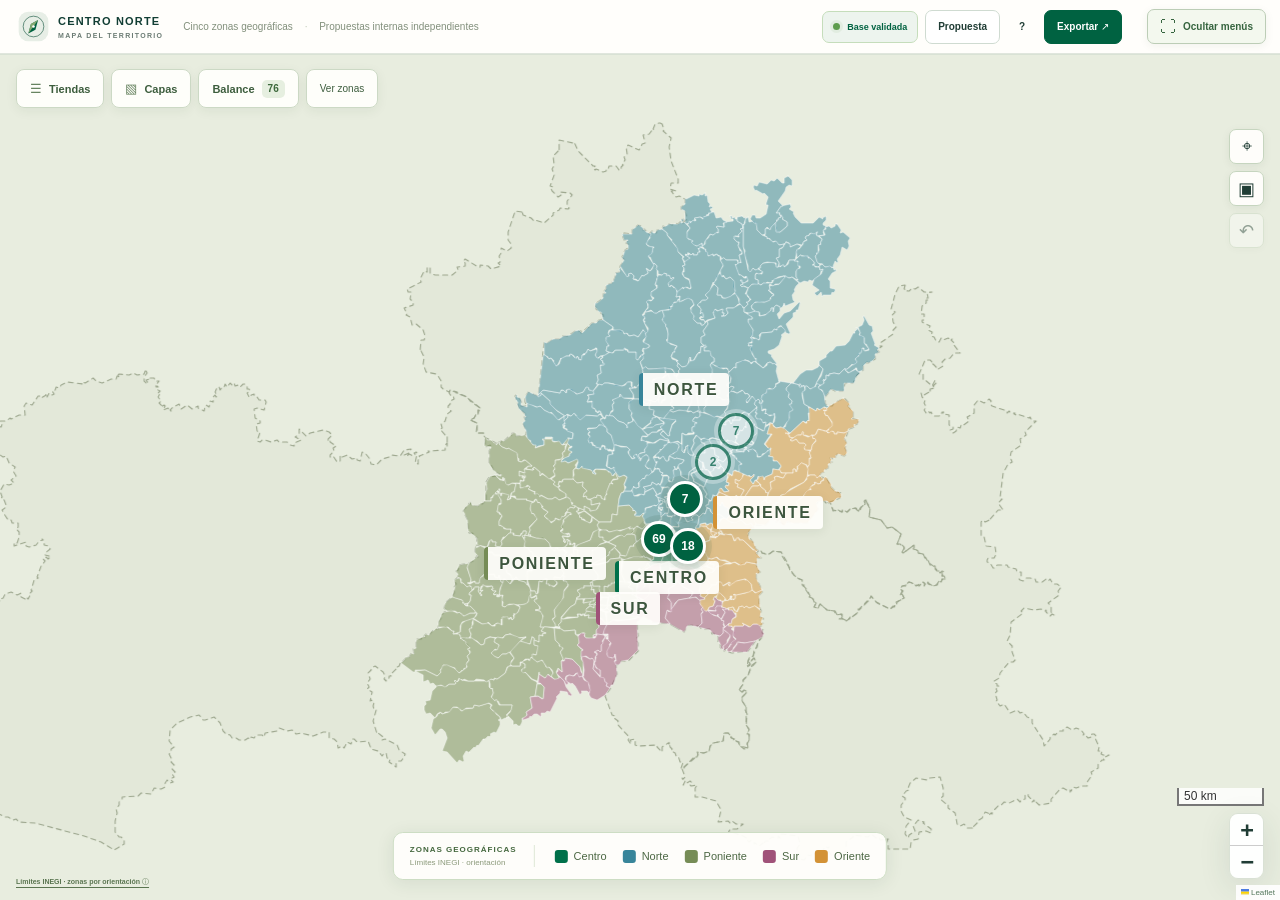
==== commit de0b8e46: "Add files via upload" ====
--- a/index.html
+++ b/index.html
@@ -4,37 +4,40 @@
   <meta charset="utf-8">
   <meta name="viewport" content="width=device-width, initial-scale=1">
   <meta name="theme-color" content="#006241">
-  <meta name="description" content="Mesa regional Centro Norte: conserva, toma y cede tiendas en un solo mapa. Compara la base con tu propuesta regional.">
-  <title>Centro Norte · Propuesta regional</title>
+  <meta name="description" content="Mapa de cinco zonas geográficas sobre límites INEGI. Abre tiendas, capas y balance cuando los necesites para construir tu propuesta regional.">
+  <title>Centro Norte · Mapa y propuesta regional</title>
   <link rel="icon" href="static/planning/compass.svg" type="image/svg+xml">
   <link rel="stylesheet" href="static/vendor/leaflet.css">
   <link rel="stylesheet" href="static/vendor/MarkerCluster.css">
   <link rel="stylesheet" href="static/planning/planning.css?v=4.0.0">
   <link rel="stylesheet" href="static/planning/quality.css?v=4.0.0">
   <link rel="stylesheet" href="static/planning/regional.css?v=4.1.0">
+  <link rel="stylesheet" href="static/planning/map-view.css?v=4.2.0">
   <script defer src="static/vendor/leaflet.js"></script>
   <script defer src="static/vendor/leaflet.markercluster.js"></script>
   <script defer src="static/planning/geography.js"></script>
   <script defer src="static/planning/base.js?v=eff554032ac83600f0fa"></script>
   <script defer src="static/planning/insights.js?v=eff554032ac83600f0fa"></script>
-  <script defer src="static/planning/core.js?v=4.1.0"></script>
-  <script defer src="static/planning/app.js?v=4.1.0"></script>
+  <script defer src="static/planning/core.js?v=4.2.0"></script>
+  <script defer src="static/planning/app.js?v=4.2.0"></script>
 </head>
-<body class="regional-view">
+<body class="regional-view map-first">
   <a class="skip-link" href="#search">Ir al listado de tiendas</a>
   <header class="topbar">
-    <a class="brand" href="#" aria-label="Centro Norte, inicio"><img src="static/planning/compass.svg" alt=""><span>CENTRO NORTE<small>MESA DE PROPUESTA REGIONAL</small></span></a>
-    <div class="scenario-name"><span class="live-dot"></span><label for="scenarioName">Propuesta</label><input id="scenarioName" value="Propuesta Centro Norte" maxlength="80" aria-label="Nombre del escenario"><span id="saveState">Guardado en este equipo</span></div>
+    <a class="brand" href="#" aria-label="Centro Norte, inicio"><img src="static/planning/compass.svg" alt=""><span>CENTRO NORTE<small>MAPA DEL TERRITORIO</small></span></a>
+    <span class="header-context">Cinco zonas geográficas <i>·</i> Propuestas internas independientes</span>
     <nav class="header-actions" aria-label="Acciones de propuesta">
       <button id="reviewBtn" class="health-badge" aria-label="Revisar información"><span class="health-dot"></span><span id="healthText">Verificando base…</span></button>
-      <button id="summaryBtn" class="secondary">Revisar propuesta</button>
+      <button id="summaryBtn" class="secondary">Propuesta</button>
       <button id="guideBtn" class="quiet" aria-label="Cómo usar el mapa">?</button>
-      <button id="exportBtn" class="primary">Exportar propuesta <span aria-hidden="true">↗</span></button>
+      <button id="exportBtn" class="primary">Exportar <span aria-hidden="true">↗</span></button>
     </nav>
   </header>
+  <button id="menusToggle" class="menus-toggle" aria-pressed="false" aria-label="Ocultar menús y ampliar el mapa"><span class="menu-toggle-icon" aria-hidden="true">⛶</span><span id="menusToggleText">Ocultar menús</span></button>
   <main class="workspace">
-    <aside class="sidebar" id="sidebar" aria-label="Directorio y filtros">
-      <div class="sidebar-heading"><button id="closeListBtn" class="close-list" aria-label="Cerrar listado">×</button><div class="eyebrow">EL TERRITORIO QUE VIENE</div><h1>Diseña tu región<span class="title-dot">.</span></h1><p>Selecciona. Propón. Mira cómo queda.</p></div>
+    <aside class="sidebar" id="sidebar" aria-label="Tiendas y filtros" hidden>
+      <div class="sidebar-heading"><button id="closeListBtn" class="close-list" aria-label="Cerrar tiendas y filtros">×</button><div class="eyebrow">PROPUESTA INTERNA · STARBUCKS</div><h1>Tiendas y filtros<span class="title-dot">.</span></h1></div>
+      <div class="scenario-name"><label for="scenarioName">Nombre de tu propuesta</label><input id="scenarioName" value="Propuesta Centro Norte" maxlength="80" aria-label="Nombre del escenario"><span id="saveState">Guardado en este equipo</span></div>
       <div class="scope-summary" id="scopeSummary"></div>
       <button class="quality-card" id="qualityCard" aria-label="Ver revisión de la información"></button>
       <div class="filters">
@@ -48,24 +51,35 @@
       <div class="store-list" id="storeList" aria-label="Listado de tiendas"></div>
       <div class="sidebar-footer"><button id="teamBtn" class="quiet dm-only">DM y colores</button><div id="completionMeter" class="completion-meter"></div></div>
     </aside>
-    <section class="map-workspace" aria-label="Mapa interactivo de propuesta regional">
-      <div id="map" role="region" aria-label="Fondo de zonas geográficas y tiendas con regiones internas independientes"></div>
-      <div class="map-heading"><div><span class="eyebrow">FONDO GEOGRÁFICO · PROPUESTA INTERNA</span><h2>Centro Norte, como la propones.</h2></div><span class="region-pill" id="viewLabel">VISTA PROPUESTA</span></div>
-      <div class="regional-balance" id="regionalBalance" aria-label="Balance de la propuesta" aria-live="polite"></div>
-      <div class="map-topbar">
-        <button class="mobile-list secondary" id="mobileListBtn">☰ Tiendas</button>
-        <div class="map-control-group"><div class="segmented" aria-label="Comparar base y propuesta"><button data-view="base" aria-pressed="false">Base actual</button><button data-view="proposal" class="active" aria-pressed="true">Mi propuesta</button></div></div>
+    <section class="map-workspace" aria-label="Mapa interactivo de zonas y propuesta regional">
+      <div id="map" role="region" aria-label="Cinco zonas geográficas sobre límites INEGI y tiendas con regiones internas independientes"></div>
+      <nav class="map-launchers" aria-label="Menús del mapa">
+        <button id="mobileListBtn" aria-expanded="false" aria-controls="sidebar"><span aria-hidden="true">☰</span> Tiendas</button>
+        <button id="controlsToggle" aria-expanded="false" aria-controls="mapControlsPanel"><span aria-hidden="true">▧</span> Capas</button>
+        <button id="balanceToggle" aria-expanded="false" aria-controls="balancePanel">Balance <b id="balanceCount">76</b></button>
+        <button id="territoryBtn" title="Ver las cinco zonas geográficas">Ver zonas</button>
+      </nav>
+      <section class="map-topbar floating-panel" id="mapControlsPanel" aria-label="Capas y vistas del mapa" hidden>
+        <div class="popover-heading"><strong>Capas del mapa</strong><button data-action="close-controls" aria-label="Cerrar capas">×</button></div>
+        <div class="map-control-group"><span class="control-caption">PROPUESTA STARBUCKS</span><div class="segmented" aria-label="Comparar base y propuesta"><button data-view="base" aria-pressed="false">Base actual</button><button data-view="proposal" class="active" aria-pressed="true">Mi propuesta</button></div></div>
+        <button id="pinsToggle" class="map-action" aria-pressed="true">Ocultar tiendas del mapa</button>
         <button id="dmToggle" class="map-action dm-toggle" aria-pressed="false"><span class="toggle-track" aria-hidden="true"></span><span id="dmToggleText">Mostrar DM</span></button>
-        <button id="backgroundBtn" class="map-action" aria-pressed="false">Fondo geográfico</button>
+        <button id="backgroundBtn" class="map-action" aria-pressed="false">Ajustar fondo geográfico ↗</button>
         <span class="view-helper" id="viewHelper">Pines verdes · fondo por zonas</span>
-      </div>
+        <span class="view-label" id="viewLabel">VISTA PROPUESTA</span>
+        <div id="pinLegend" class="pin-legend"></div>
+      </section>
+      <section class="balance-panel floating-panel" id="balancePanel" aria-label="Balance de la propuesta interna" hidden>
+        <div class="popover-heading"><strong>Balance de Centro Norte</strong><button data-action="close-balance" aria-label="Cerrar balance">×</button></div>
+        <div class="regional-balance" id="regionalBalance" aria-label="Balance de la propuesta" aria-live="polite"></div>
+      </section>
       <div class="map-tools"><button id="fitBtn" title="Ver todas las tiendas filtradas" aria-label="Centrar tiendas visibles">⌖</button><button id="areaBtn" title="Seleccionar tiendas en un área" aria-label="Seleccionar tiendas en un área">▣</button><button id="undoBtn" title="Deshacer último cambio" aria-label="Deshacer último cambio" disabled>↶</button></div>
       <div class="map-status" id="mapStatus"><span class="live-dot"></span><span>Selecciona un pin para proponer su región</span></div>
-      <div class="legend" id="legend"></div>
+      <div class="legend" id="legend" aria-label="Leyenda de zonas geográficas"></div>
       <div class="map-context"><span id="tileStatus">Cartografía local lista · calles al conectar</span><button id="sourcesBtn">Límites INEGI · zonas por orientación ⓘ</button></div>
       <aside class="inspector hidden" id="inspector" aria-label="Proponer tienda en el mapa"></aside>
       <div class="selection-dock hidden" id="selectionDock"></div>
-      <div class="map-steps" id="mapSteps"><span><b>01</b> Elige una tienda</span><span><b>02</b> Toma o cede</span><span><b>03</b> Revisa el balance</span><button id="dismissSteps" aria-label="Ocultar guía rápida">×</button></div>
+      <div class="map-steps hidden" id="mapSteps"><span><b>01</b> Elige una tienda</span><span><b>02</b> Toma o cede</span><span><b>03</b> Revisa el balance</span><button id="dismissSteps" aria-label="Ocultar guía rápida">×</button></div>
     </section>
   </main>
   <div id="toast" class="toast hidden" role="status" aria-live="polite"></div>
--- a/static/planning/map-view.css
+++ b/static/planning/map-view.css
@@ -0,0 +1,58 @@
+/* 4.2 · El mapa es la superficie principal; cada menú es una capa superpuesta. */
+.map-first [hidden]{display:none!important}
+.map-first{--map-header:54px;background:#eef1ea;overflow:hidden}
+.map-first .topbar{position:fixed;inset:0 0 auto;height:var(--map-header);padding:0 158px 0 18px;gap:20px;z-index:1300;background:#fffefbf5;box-shadow:0 1px 0 #d9e2d5}
+.map-first .brand{gap:9px;flex-shrink:0}.map-first .brand img{width:31px;height:31px}.map-first .brand>span{font-size:11px;letter-spacing:1.2px}.map-first .brand small{font-size:7px;letter-spacing:1.3px;margin-top:5px}
+.map-first .header-context{font-size:10px;color:#82907c;flex:1;white-space:nowrap}.map-first .header-context i{font-style:normal;margin:0 9px;color:#bec9b5}
+.map-first .header-actions{gap:7px;margin-left:auto}.map-first .header-actions button{font-size:10px;min-height:34px;padding:8px 12px;border-radius:7px}.map-first .header-actions .quiet{width:30px;padding:7px}.map-first .header-actions .health-badge{font-size:9px;padding:8px 10px;min-height:32px}
+.map-first .workspace{position:fixed;inset:var(--map-header) 0 0;height:auto;display:block;width:auto;overflow:hidden}
+.map-first .map-workspace{position:absolute;inset:0;width:100%;height:100%;overflow:hidden;background:#ecf0e7}
+.map-first .map-workspace::before,.map-first .map-workspace::after{display:none}
+.map-first #map{position:absolute;inset:0;width:100%;height:100%}
+.map-first .leaflet-tile-pane{filter:grayscale(1) brightness(1.035);opacity:.82}
+.map-first .menus-toggle{position:fixed;right:14px;top:9px;z-index:1800;display:flex;align-items:center;gap:7px;min-height:35px;padding:8px 12px;border:1px solid #bccdb6;border-radius:7px;background:#f3f8ee;color:#35643e;font-size:10px;font-weight:600;box-shadow:0 2px 10px #1e412710;white-space:nowrap}
+.map-first .menus-toggle:hover{background:#e6efdf;border-color:#8eac83}.menu-toggle-icon{font-size:16px;line-height:1;font-weight:400}
+.map-first.menus-hidden .workspace{inset:0}.map-first.menus-hidden .menus-toggle{background:#fffefbf2;box-shadow:0 3px 16px #163b2a22;right:14px;top:14px}
+.map-first .map-launchers{position:absolute;left:16px;top:15px;z-index:1000;display:flex;align-items:center;gap:7px}
+.map-first .map-launchers>button{border:1px solid #ccd9c5;background:#fffefbf5;color:#3c5d3d;box-shadow:0 3px 12px #203b2410;border-radius:8px;font-size:11px;min-height:39px;padding:9px 13px;display:flex;align-items:center;gap:7px;font-weight:550}
+.map-first .map-launchers>button>span{font-size:13px;font-weight:400;color:#678461}.map-first .map-launchers>button:hover{background:#f0f6e9}.map-first .map-launchers>button[aria-expanded=true]{background:#006241;color:white;border-color:#006241}.map-first .map-launchers>button[aria-expanded=true]>span{color:#d6e8d3}
+.map-first #balanceCount{font-size:10px;background:#e6efe0;padding:3px 6px;border-radius:5px;color:#3c683b;line-height:1.2;min-width:23px;text-align:center}.map-first #balanceToggle[aria-expanded=true] b{background:#fff3;color:white}
+.map-first #territoryBtn{font-weight:400;font-size:10px}
+.map-first .floating-panel{z-index:1150;border:1px solid #cfddc6;border-radius:11px;background:#fffefb;box-shadow:0 8px 30px #143d2526;overflow:auto;scrollbar-width:thin}
+.map-first .popover-heading{display:flex;align-items:center;justify-content:space-between;padding:13px 16px;border-bottom:1px solid #e0e8da;gap:20px}
+.map-first .popover-heading strong{font-size:12px;font-weight:600;color:#345e3b}.map-first .popover-heading button{border:0;background:transparent;font-size:22px;line-height:1;color:#78916c;padding:0 3px;min-height:28px;min-width:28px}
+.map-first .map-topbar{position:absolute;top:66px;left:16px;right:auto;width:293px;max-height:calc(100% - 90px);display:flex;flex-direction:column;align-items:stretch;gap:0;pointer-events:auto;padding:0 0 14px}
+.map-first .map-topbar .map-control-group{display:block;margin:15px 15px 8px;box-shadow:none;border:0;padding:0;background:none}.map-first .map-topbar .control-caption{display:block;font-size:8px;color:#7b906d;letter-spacing:1px;padding:0 0 8px}.map-first .map-topbar .segmented{display:flex;background:#eaf1e4;padding:3px;border-radius:7px}.map-first .segmented button{flex:1;min-height:34px;font-size:11px;padding:8px}.map-first .map-action{display:flex;align-items:center;gap:9px;margin:7px 15px 0;width:calc(100% - 30px);height:37px;min-height:37px;padding:8px 10px;font-size:11px;border-radius:7px;box-shadow:none;background:#f9fbf5;border:1px solid #dce5d3;text-align:left}.map-first .map-action:hover{background:#edf4e6}.map-first .map-action.active{background:#e3efdb;color:#345f35;border-color:#b8d0aa}
+.map-first .view-helper{display:block;font-size:9px;margin:13px 16px 0;color:#7f906f;line-height:1.5}.map-first .view-label{font-size:8px;letter-spacing:1px;color:#8b997e;margin:5px 16px 0}
+.map-first .pin-legend{margin:15px 15px 0;border-top:1px solid #e0e8d8;padding-top:13px}.map-first .pin-legend .legend-title{font-size:8px}.map-first .pin-legend .legend-items{max-height:190px;margin-top:12px}.map-first .pin-legend .legend-row{font-size:10px}.map-first .pin-legend .regional-key{gap:10px;margin-top:12px}.map-first .pin-legend .regional-key>span{font-size:10px}
+.map-first .balance-panel{position:absolute;top:66px;left:16px;width:min(630px,calc(100% - 32px));max-height:calc(100% - 90px)}
+.map-first .regional-balance{position:static;display:grid;grid-template-columns:1fr 1fr 1fr 1.5fr;min-height:98px;border:0;box-shadow:none;border-radius:0;overflow:hidden;inset:auto;background:#fffefb}
+.map-first .balance-metric{padding:15px;min-height:98px}.map-first .balance-metric>span{font-size:10px}.map-first .balance-metric>strong{font-size:29px}.map-first .balance-metric small{font-size:8px}.map-first .balance-total{padding:13px 16px;min-height:98px}.map-first .balance-total>strong{font-size:33px}.map-first .balance-total>div{display:block;font-size:8px}.map-first .balance-total>div b{display:block;float:none;padding:0}
+.map-first .sidebar{position:absolute;left:16px;top:66px;bottom:18px;width:338px;max-width:calc(100vw - 32px);display:flex;flex-direction:column;z-index:1200;border:1px solid #cedcc6;border-radius:11px;background:#fffefb;box-shadow:0 8px 30px #143d2526;transform:none;overflow:hidden;flex-shrink:0}
+.map-first .sidebar.open{transform:none}.map-first .sidebar-heading{padding:17px 20px 10px;position:relative}.map-first .sidebar-heading .eyebrow{font-size:8px;letter-spacing:1px}.map-first .sidebar-heading h1{font-size:25px;margin:8px 0 0;letter-spacing:-.6px}.map-first .close-list{display:block;position:absolute;right:11px;top:13px;min-height:29px;min-width:29px;border:0;background:transparent;font-size:23px;padding:0;color:#7b916e}
+.map-first .scenario-name{display:flex;flex-direction:column;align-items:stretch;max-width:none;border:0;padding:0 20px;margin:0 0 12px;gap:4px;flex-shrink:0}.map-first .scenario-name label{display:block;font-size:9px;color:#839277}.map-first .scenario-name input{width:100%;font-size:11px;border:1px solid #e0e8d7;border-radius:6px;background:#fafcf6;padding:7px 9px;min-height:30px;height:auto;color:#3a6140}.map-first #saveState{font-size:8px;position:static;margin:0;color:#8c9a7d}
+.map-first .scope-summary{margin:0 20px 9px;padding:11px 13px}.map-first .baseline-equation strong{font-size:25px}.map-first .baseline-equation{margin-top:6px}.map-first .baseline-foot{margin-top:6px;padding-top:6px;font-size:9px}.map-first .quality-card{margin:0 20px 12px;min-height:43px;padding:8px 10px}.map-first .filters{padding:0 20px;flex-shrink:0}.map-first .search-box{height:38px}.map-first .origin-filter{margin-top:9px}.map-first .origin-filter select{height:33px;font-size:11px}.map-first .filter-actions{margin:8px 0 7px}.map-first .more-filters summary{padding:7px 0}.map-first .scope-tabs{margin:0 18px;flex-shrink:0}.map-first .scope-tabs button{min-height:43px;padding:5px 0 7px}.map-first .list-tools{padding:9px 20px;min-height:38px;flex-shrink:0}.map-first .store-list{min-height:65px;flex:1;overflow-y:auto}.map-first .store-row{min-height:74px}.map-first .sidebar-footer{min-height:37px;padding:8px 20px;flex-shrink:0}
+.map-first .inspector{position:absolute;top:66px;right:16px;bottom:18px;left:auto;width:338px;max-width:calc(100% - 32px);z-index:1120;background:#fffefb;border-radius:11px;border-color:#cedcc6;box-shadow:0 8px 30px #143d2526}.map-first .inspector-body{padding:18px}.map-first .inspector-header{padding:11px 16px}.map-first .inspector h2{font-size:24px}
+.map-first .map-tools{position:absolute;left:auto;right:16px;top:75px;z-index:800;gap:7px}.map-first .map-tools button{width:35px;height:35px;min-height:35px;font-size:18px;border-radius:7px;border:1px solid #c6d5bf;background:#fffefbf2;box-shadow:0 2px 10px #16372210}.map-first .map-tools button:disabled{opacity:.43}
+.map-first .map-status{display:none}
+.map-first .legend{position:absolute;left:50%;transform:translateX(-50%);right:auto;bottom:20px;width:max-content;max-width:calc(100% - 170px);max-height:none;padding:12px 16px;display:flex;align-items:center;gap:20px;background:#fffefbf2;border:1px solid #cdddc4;border-radius:10px;box-shadow:0 3px 18px #24412918;z-index:600;overflow:visible;box-sizing:border-box}
+.map-first .zone-legend-heading{display:flex;flex-direction:column;gap:4px;padding-right:17px;border-right:1px solid #dfe7d6;white-space:nowrap}.map-first .zone-legend-heading strong{font-size:8px;letter-spacing:1px;color:#44673e;font-weight:650}.map-first .zone-legend-heading small{font-size:8px;color:#8b997b}.map-first .cartography-swatches{display:flex;gap:16px;align-items:center;flex-wrap:nowrap}.map-first .cartography-swatches span{font-size:11px;display:flex;align-items:center;gap:6px;white-space:nowrap;color:#4c6744}.map-first .cartography-swatches i{width:13px;height:13px;border-radius:3px;opacity:1;flex-shrink:0}.map-first .background-off .cartography-swatches{opacity:.4}
+.map-first .geographic-zone-label>span{font-size:16px;font-weight:750;letter-spacing:1.7px;line-height:1.2;padding:7px 11px;border-left-width:4px;background:#fffefbed;border-radius:4px;color:#3d563e;box-shadow:0 2px 12px #16361e14;text-shadow:0 1px #fff}
+.map-first .map-context{position:absolute;left:16px;bottom:10px;z-index:610;font-size:7px;color:#6c7c64;gap:1px;max-width:180px}.map-first .map-context>span{display:none}.map-first .map-context button{font-size:7px;min-height:16px;line-height:1.5;color:#5a7550}.map-first .leaflet-control-attribution{font-size:7px;background:#ffffffe6}.map-first .leaflet-control-zoom{margin:0 16px 6px 0!important}.map-first .leaflet-control-scale{margin:0 16px 7px 0!important}
+.map-first .selection-dock{left:50%;transform:translateX(-50%);max-width:calc(100% - 32px);bottom:91px;z-index:1220;padding:10px 13px}.map-first .selection-dock .selection-compare{display:block}.map-first .selection-dock button{font-size:11px;min-height:35px}.map-first .selection-label{font-size:11px}.map-first .selection-label small{display:block}.map-first .toast{bottom:92px}
+@media(max-width:1180px){.map-first .header-context{display:none}.map-first .topbar{gap:14px}.map-first .header-actions{margin-left:auto}.map-first .legend{gap:13px;padding:11px 13px}.map-first .cartography-swatches{gap:12px}.map-first .zone-legend-heading{padding-right:12px}}
+@media(max-width:900px){.map-first .topbar{padding-left:14px;padding-right:150px}.map-first .header-actions .health-badge{display:none}.map-first .brand small{font-size:6px}.map-first .legend{max-width:calc(100% - 115px);gap:10px;bottom:23px}.map-first .zone-legend-heading{display:none}.map-first .cartography-swatches{gap:16px}.map-first .geographic-zone-label>span{font-size:14px;letter-spacing:1.3px}.map-first .map-context{bottom:7px}.map-first .inspector{width:321px}}
+@media(max-width:680px){
+ .map-first{--map-header:52px}.map-first .topbar{padding:0 119px 0 10px;gap:8px}.map-first .brand{gap:6px}.map-first .brand img{width:26px;height:26px}.map-first .brand>span{font-size:9px;letter-spacing:.7px}.map-first .brand small{display:none}.map-first .header-actions{gap:5px}.map-first .header-actions button{padding:8px;font-size:9px;min-height:34px}.map-first .header-actions .quiet{display:none}.map-first .header-actions .primary span{display:none}
+ .map-first .menus-toggle{right:9px;top:9px;font-size:9px;padding:8px 9px;min-height:34px;gap:5px}.map-first .menu-toggle-icon{font-size:14px}.map-first.menus-hidden .menus-toggle{top:12px;right:12px}
+ .map-first .map-launchers{left:12px;right:12px;top:12px;gap:6px}.map-first .map-launchers>button{font-size:10px;min-height:38px;padding:8px 10px;gap:6px;border-radius:7px}.map-first .map-launchers>button>span{font-size:12px}.map-first #territoryBtn{font-size:9px;padding:8px 9px}.map-first #balanceCount{font-size:9px;padding:3px 5px;min-width:21px}
+ .map-first .sidebar,.map-first .inspector{left:12px;right:auto;top:62px;bottom:15px;width:calc(100% - 24px);max-width:350px}.map-first .inspector{left:auto;right:12px;bottom:15px}.map-first .sidebar-heading{padding-top:16px}.map-first .sidebar-heading h1{font-size:25px}.map-first .scenario-name{margin-bottom:10px}.map-first .scope-summary{padding:9px 12px}.map-first .scope-summary .baseline-top>b{font-size:9px}.map-first .quality-card{margin-bottom:11px;min-height:40px}.map-first .more-filters .filter-grid{gap:9px}.map-first .sidebar .scenario-name{display:flex}.map-first .sidebar .scenario-name label{display:block}
+ .map-first .map-topbar{left:12px;top:62px;width:min(315px,calc(100% - 24px));right:auto;max-height:calc(100% - 80px)}.map-first .balance-panel{top:62px;left:12px;width:calc(100% - 24px);max-height:calc(100% - 80px)}.map-first .regional-balance{grid-template-columns:1fr 1fr 1fr;min-height:auto}.map-first .balance-metric{padding:12px;min-height:87px}.map-first .balance-metric>span{font-size:9px}.map-first .balance-metric>strong{font-size:27px}.map-first .balance-metric small{display:block;font-size:8px}.map-first .balance-total{grid-column:1/-1;min-height:86px;padding:13px 17px}.map-first .balance-total>strong{font-size:31px}.map-first .balance-total>strong small{display:inline;margin-left:8px;font-size:10px}.map-first .balance-total>div{font-size:9px}.map-first .balance-total>div b{display:inline;float:right}
+ .map-first .map-tools{right:12px;left:auto;top:65px;gap:7px}.map-first .map-tools button{width:33px;height:33px;min-height:33px;font-size:17px}.map-first .leaflet-control-zoom{margin:0 12px 90px 0!important}.map-first .leaflet-control-scale{margin:0 12px 6px 0!important}
+ .map-first .legend{left:12px;right:12px;bottom:25px;transform:none;width:auto;max-width:none;padding:9px 12px;gap:0;border-radius:8px}.map-first .cartography-swatches{display:grid;grid-template-columns:repeat(5,1fr);width:100%;gap:6px}.map-first .cartography-swatches span{display:flex;flex-direction:column;gap:5px;align-items:center;font-size:9px}.map-first .cartography-swatches i{width:34px;height:6px;border-radius:3px}.map-first .geographic-zone-label>span{font-size:12px;letter-spacing:1px;padding:6px 8px}.map-first .map-context{left:12px;bottom:6px;max-width:calc(100% - 100px)}
+ .map-first .selection-dock{bottom:91px;max-width:calc(100% - 24px);padding:9px 11px;gap:7px}.map-first .selection-dock .selection-compare{display:none}.map-first .selection-label{font-size:10px}.map-first .selection-label small{display:none}.map-first .selection-dock button{font-size:10px;min-height:34px}.map-first .toast{bottom:91px;font-size:11px}
+}
+@media(max-width:380px){.map-first .brand>span{display:none}.map-first .header-actions{margin-left:auto}.map-first .map-launchers>button{padding:8px;font-size:9px}.map-first .map-launchers>button>span{display:none}.map-first .cartography-swatches span{font-size:8px}}
+@media(max-height:760px) and (min-width:681px){.map-first .sidebar-heading{padding:13px 18px 8px}.map-first .sidebar-heading h1{font-size:23px}.map-first .scenario-name{margin-bottom:9px}.map-first .scope-summary{padding:9px 12px}.map-first .quality-card{min-height:39px;margin-bottom:10px}.map-first .sidebar .more-filters{margin-top:3px}.map-first .sidebar-footer{min-height:33px}.map-first .sidebar{top:64px;bottom:14px}.map-first .inspector{top:64px;bottom:14px}}
+@media(prefers-reduced-motion:reduce){.map-first *{transition:none!important;scroll-behavior:auto!important}}
+@media print{.map-first .workspace{position:relative;inset:0;height:94vh}.map-first .topbar,.map-first .menus-toggle,.map-first .map-launchers,.map-first .floating-panel,.map-first .sidebar,.map-first .inspector{display:none!important}.map-first .map-workspace{position:absolute;height:94vh}.map-first .legend{display:flex!important;bottom:15px;print-color-adjust:exact;-webkit-print-color-adjust:exact}}
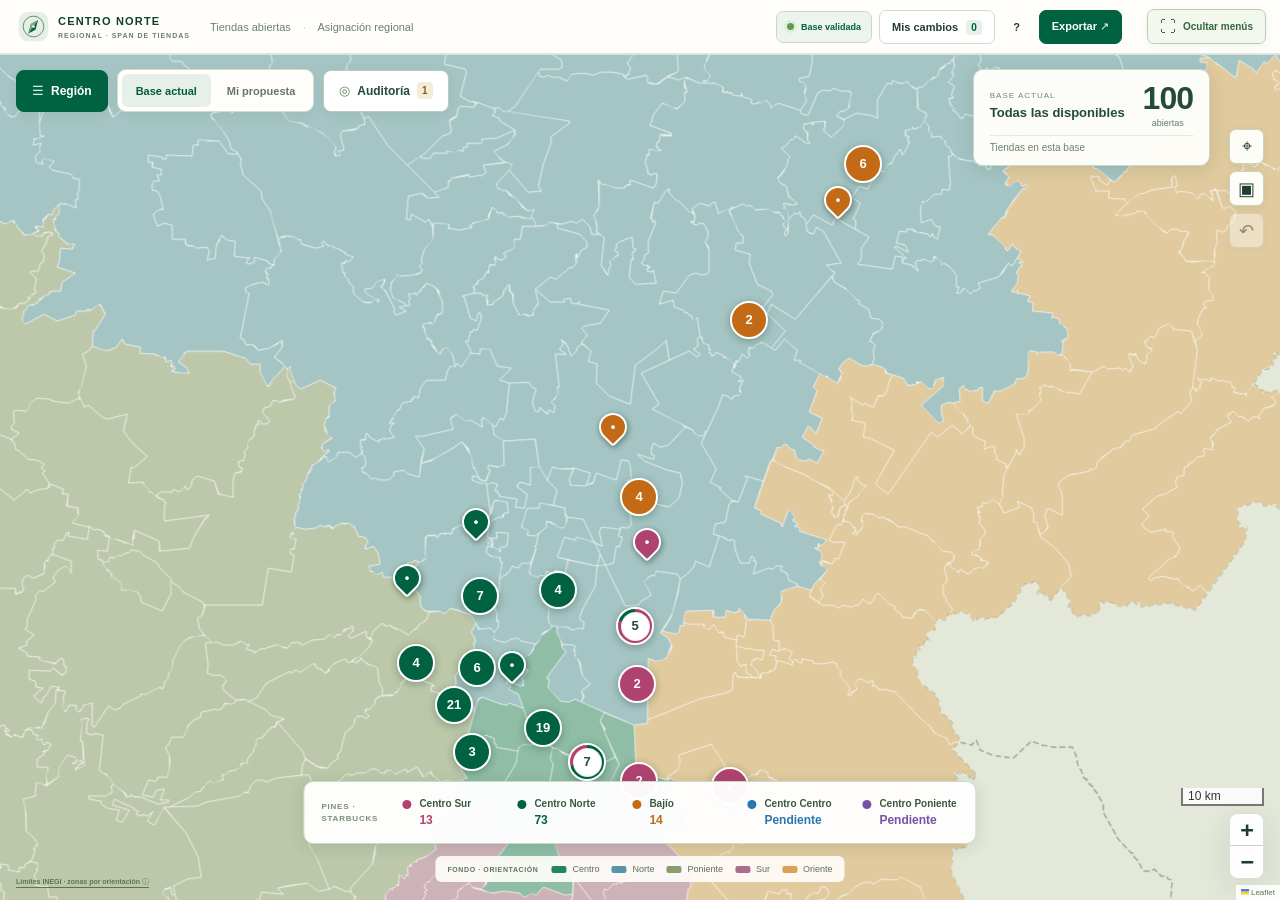
==== commit 794488d1: "Add files via upload" ====
--- a/index.html
+++ b/index.html
@@ -4,86 +4,71 @@
   <meta charset="utf-8">
   <meta name="viewport" content="width=device-width, initial-scale=1">
   <meta name="theme-color" content="#006241">
-  <meta name="description" content="Mapa de cinco zonas geográficas sobre límites INEGI. Abre tiendas, capas y balance cuando los necesites para construir tu propuesta regional.">
-  <title>Centro Norte · Mapa y propuesta regional</title>
+  <meta name="description" content="Regiones Starbucks, tiendas abiertas y propuestas guardadas. Filtra por región, consulta el span por DM y revisa la cobertura en un solo mapa.">
+  <title>Centro Norte · Regional de tiendas</title>
   <link rel="icon" href="static/planning/compass.svg" type="image/svg+xml">
   <link rel="stylesheet" href="static/vendor/leaflet.css">
   <link rel="stylesheet" href="static/vendor/MarkerCluster.css">
   <link rel="stylesheet" href="static/planning/planning.css?v=4.0.0">
   <link rel="stylesheet" href="static/planning/quality.css?v=4.0.0">
   <link rel="stylesheet" href="static/planning/regional.css?v=4.1.0">
-  <link rel="stylesheet" href="static/planning/map-view.css?v=4.2.0">
+  <link rel="stylesheet" href="static/planning/map-view.css?v=4.3.0">
   <script defer src="static/vendor/leaflet.js"></script>
   <script defer src="static/vendor/leaflet.markercluster.js"></script>
   <script defer src="static/planning/geography.js"></script>
   <script defer src="static/planning/base.js?v=eff554032ac83600f0fa"></script>
   <script defer src="static/planning/insights.js?v=eff554032ac83600f0fa"></script>
-  <script defer src="static/planning/core.js?v=4.2.0"></script>
-  <script defer src="static/planning/app.js?v=4.2.0"></script>
+  <script defer src="static/planning/core.js?v=4.3.0"></script>
+  <script defer src="static/planning/app.js?v=4.3.0"></script>
 </head>
-<body class="regional-view map-first">
-  <a class="skip-link" href="#search">Ir al listado de tiendas</a>
+<body class="map-first region-planner">
+  <a class="skip-link" href="#search">Buscar una tienda</a>
   <header class="topbar">
-    <a class="brand" href="#" aria-label="Centro Norte, inicio"><img src="static/planning/compass.svg" alt=""><span>CENTRO NORTE<small>MAPA DEL TERRITORIO</small></span></a>
-    <span class="header-context">Cinco zonas geográficas <i>·</i> Propuestas internas independientes</span>
+    <a class="brand" href="#" aria-label="Centro Norte, inicio"><img src="static/planning/compass.svg" alt=""><span>CENTRO NORTE<small>REGIONAL · SPAN DE TIENDAS</small></span></a>
+    <span class="header-context">Tiendas abiertas <i>·</i> Asignación regional</span>
     <nav class="header-actions" aria-label="Acciones de propuesta">
-      <button id="reviewBtn" class="health-badge" aria-label="Revisar información"><span class="health-dot"></span><span id="healthText">Verificando base…</span></button>
-      <button id="summaryBtn" class="secondary">Propuesta</button>
+      <button id="reviewBtn" class="health-badge" aria-label="Revisar base de datos"><span class="health-dot"></span><span id="healthText">Validando…</span></button>
+      <button id="summaryBtn" class="secondary">Mis cambios <b id="changesCount">0</b></button>
       <button id="guideBtn" class="quiet" aria-label="Cómo usar el mapa">?</button>
-      <button id="exportBtn" class="primary">Exportar <span aria-hidden="true">↗</span></button>
+      <button id="exportBtn" class="primary">Exportar ↗</button>
     </nav>
   </header>
   <button id="menusToggle" class="menus-toggle" aria-pressed="false" aria-label="Ocultar menús y ampliar el mapa"><span class="menu-toggle-icon" aria-hidden="true">⛶</span><span id="menusToggleText">Ocultar menús</span></button>
   <main class="workspace">
-    <aside class="sidebar" id="sidebar" aria-label="Tiendas y filtros" hidden>
-      <div class="sidebar-heading"><button id="closeListBtn" class="close-list" aria-label="Cerrar tiendas y filtros">×</button><div class="eyebrow">PROPUESTA INTERNA · STARBUCKS</div><h1>Tiendas y filtros<span class="title-dot">.</span></h1></div>
-      <div class="scenario-name"><label for="scenarioName">Nombre de tu propuesta</label><input id="scenarioName" value="Propuesta Centro Norte" maxlength="80" aria-label="Nombre del escenario"><span id="saveState">Guardado en este equipo</span></div>
-      <div class="scope-summary" id="scopeSummary"></div>
-      <button class="quality-card" id="qualityCard" aria-label="Ver revisión de la información"></button>
+    <aside class="sidebar" id="sidebar" aria-label="Filtrar por región y DM" hidden>
+      <div class="sidebar-heading"><button id="closeListBtn" class="close-list" aria-label="Cerrar región">×</button><div class="eyebrow">STARBUCKS · TIENDAS ABIERTAS</div><h1>Región</h1></div>
       <div class="filters">
-        <label class="search-box"><span aria-hidden="true">⌕</span><input id="search" type="search" placeholder="Buscar tienda, CeCo o municipio" autocomplete="off" aria-label="Buscar CeCo, tienda, DM o municipio"><span class="key">/</span></label>
-        <div class="origin-filter"><label>Región interna de origen<select id="regionFilter"><option value="">Todas las regiones internas</option></select></label></div>
-        <details class="more-filters"><summary>Más filtros <span aria-hidden="true">+</span></summary><div class="filter-grid"><label class="dm-only">Responsable DM<select id="dmFilter"><option value="">Todos los DM</option></select></label><label>Zona geográfica<select id="zoneFilter"><option value="">Todas las zonas</option></select></label><label>Tiendas<select id="statusFilter"><option value="">Actuales + aperturas</option><option>Actual</option><option>Apertura</option></select></label><label>Evaluación<select id="decisionFilter"><option value="">Todas las decisiones</option></select></label></div></details>
-        <div class="filter-actions"><span id="filterCount"></span><button id="clearFilters" class="link-button">Limpiar filtros</button></div>
+        <label class="region-select-label">Región Starbucks<select id="regionFilter"><option value="">Todas las disponibles</option></select></label>
+        <div id="scopeSummary" class="scope-summary"></div>
+        <details class="dm-span"><summary>Desplegar DM <b id="dmCount">0</b></summary><div id="dmSpan"></div><label>Filtrar DM<select id="dmFilter"><option value="">Todos los DM</option></select></label><button id="teamBtn" class="link-button">Administrar DM</button></details>
+        <label class="search-box"><span aria-hidden="true">⌕</span><input id="search" type="search" placeholder="Buscar tienda o CeCo" autocomplete="off" aria-label="Buscar tienda, CeCo, DM o municipio"><span class="key">/</span></label>
+        <details class="more-filters"><summary>Más filtros <span aria-hidden="true">+</span></summary><div class="filter-grid"><label>Zona del fondo<select id="zoneFilter"><option value="">Todas las zonas</option></select></label><label>Movimiento<select id="decisionFilter"><option value="">Todas las decisiones</option></select></label></div><button id="backgroundBtn" class="link-button">Ajustar fondo INEGI</button></details>
+        <div class="filter-actions"><span id="filterCount"></span><button id="clearFilters" class="link-button">Ver todas</button></div>
       </div>
-      <div class="scope-tabs" id="scopeTabs" aria-label="Ver grupos de tiendas"></div>
-      <div class="list-tools"><label class="select-visible"><input type="checkbox" id="selectVisible">Seleccionar visibles</label><select id="sortSelect" aria-label="Orden del listado"><option value="cc">Por CeCo</option><option value="region">Por región</option><option value="dm">Por DM</option><option value="zone">Por zona</option></select></div>
-      <div class="store-list" id="storeList" aria-label="Listado de tiendas"></div>
-      <div class="sidebar-footer"><button id="teamBtn" class="quiet dm-only">DM y colores</button><div id="completionMeter" class="completion-meter"></div></div>
+      <div class="list-tools"><label class="select-visible"><input type="checkbox" id="selectVisible">Seleccionar visibles</label><select id="sortSelect" aria-label="Orden del listado"><option value="cc">Por CeCo</option><option value="region">Por región</option><option value="dm">Por DM</option></select></div>
+      <div class="store-list" id="storeList" aria-label="Tiendas abiertas"></div>
+      <div class="sidebar-footer"><span>Solo tiendas abiertas</span><div id="completionMeter" class="completion-meter"></div></div>
     </aside>
-    <section class="map-workspace" aria-label="Mapa interactivo de zonas y propuesta regional">
-      <div id="map" role="region" aria-label="Cinco zonas geográficas sobre límites INEGI y tiendas con regiones internas independientes"></div>
-      <nav class="map-launchers" aria-label="Menús del mapa">
-        <button id="mobileListBtn" aria-expanded="false" aria-controls="sidebar"><span aria-hidden="true">☰</span> Tiendas</button>
-        <button id="controlsToggle" aria-expanded="false" aria-controls="mapControlsPanel"><span aria-hidden="true">▧</span> Capas</button>
-        <button id="balanceToggle" aria-expanded="false" aria-controls="balancePanel">Balance <b id="balanceCount">76</b></button>
-        <button id="territoryBtn" title="Ver las cinco zonas geográficas">Ver zonas</button>
+    <section class="map-workspace" aria-label="Mapa de tiendas y propuesta regional">
+      <div id="map" role="region" aria-label="Tiendas abiertas con pines por región Starbucks y fondo geográfico INEGI"></div>
+      <nav class="map-launchers" aria-label="Controles del mapa">
+        <button id="mobileListBtn" aria-expanded="false" aria-controls="sidebar"><span aria-hidden="true">☰</span> Región</button>
+        <div class="view-switch" role="group" aria-label="Comparar base actual y propuesta"><button data-view="base" aria-pressed="true">Base actual</button><button data-view="proposal" aria-pressed="false">Mi propuesta</button></div>
+        <button id="auditBtn"><span aria-hidden="true">◎</span> Auditoría <b id="auditCount">0</b></button>
       </nav>
-      <section class="map-topbar floating-panel" id="mapControlsPanel" aria-label="Capas y vistas del mapa" hidden>
-        <div class="popover-heading"><strong>Capas del mapa</strong><button data-action="close-controls" aria-label="Cerrar capas">×</button></div>
-        <div class="map-control-group"><span class="control-caption">PROPUESTA STARBUCKS</span><div class="segmented" aria-label="Comparar base y propuesta"><button data-view="base" aria-pressed="false">Base actual</button><button data-view="proposal" class="active" aria-pressed="true">Mi propuesta</button></div></div>
-        <button id="pinsToggle" class="map-action" aria-pressed="true">Ocultar tiendas del mapa</button>
-        <button id="dmToggle" class="map-action dm-toggle" aria-pressed="false"><span class="toggle-track" aria-hidden="true"></span><span id="dmToggleText">Mostrar DM</span></button>
-        <button id="backgroundBtn" class="map-action" aria-pressed="false">Ajustar fondo geográfico ↗</button>
-        <span class="view-helper" id="viewHelper">Pines verdes · fondo por zonas</span>
-        <span class="view-label" id="viewLabel">VISTA PROPUESTA</span>
-        <div id="pinLegend" class="pin-legend"></div>
-      </section>
-      <section class="balance-panel floating-panel" id="balancePanel" aria-label="Balance de la propuesta interna" hidden>
-        <div class="popover-heading"><strong>Balance de Centro Norte</strong><button data-action="close-balance" aria-label="Cerrar balance">×</button></div>
-        <div class="regional-balance" id="regionalBalance" aria-label="Balance de la propuesta" aria-live="polite"></div>
-      </section>
-      <div class="map-tools"><button id="fitBtn" title="Ver todas las tiendas filtradas" aria-label="Centrar tiendas visibles">⌖</button><button id="areaBtn" title="Seleccionar tiendas en un área" aria-label="Seleccionar tiendas en un área">▣</button><button id="undoBtn" title="Deshacer último cambio" aria-label="Deshacer último cambio" disabled>↶</button></div>
-      <div class="map-status" id="mapStatus"><span class="live-dot"></span><span>Selecciona un pin para proponer su región</span></div>
-      <div class="legend" id="legend" aria-label="Leyenda de zonas geográficas"></div>
-      <div class="map-context"><span id="tileStatus">Cartografía local lista · calles al conectar</span><button id="sourcesBtn">Límites INEGI · zonas por orientación ⓘ</button></div>
-      <aside class="inspector hidden" id="inspector" aria-label="Proponer tienda en el mapa"></aside>
+      <div id="storeCounter" class="store-counter" aria-live="polite"></div>
+      <div class="map-tools"><button id="fitBtn" title="Centrar tiendas filtradas" aria-label="Centrar tiendas filtradas">⌖</button><button id="areaBtn" title="Seleccionar tiendas en un área" aria-label="Seleccionar tiendas en un área">▣</button><button id="undoBtn" title="Deshacer último cambio" aria-label="Deshacer último cambio" disabled>↶</button></div>
+      <div class="map-status" id="mapStatus"><span class="live-dot"></span><span>Selecciona una tienda para ajustar su región</span></div>
+      <div id="regionLegend" class="region-legend" aria-label="Colores y filtro por región Starbucks"></div>
+      <div class="legend" id="legend" aria-label="Colores del fondo geográfico"></div>
+      <div class="map-context"><span id="tileStatus">Cartografía local lista</span><button id="sourcesBtn">Límites INEGI · zonas por orientación ⓘ</button></div>
+      <aside class="inspector hidden" id="inspector" aria-label="Proponer región de la tienda"></aside>
       <div class="selection-dock hidden" id="selectionDock"></div>
-      <div class="map-steps hidden" id="mapSteps"><span><b>01</b> Elige una tienda</span><span><b>02</b> Toma o cede</span><span><b>03</b> Revisa el balance</span><button id="dismissSteps" aria-label="Ocultar guía rápida">×</button></div>
+      <div class="map-steps hidden" id="mapSteps"><button id="dismissSteps" aria-label="Ocultar ayuda">×</button></div>
     </section>
   </main>
   <div id="toast" class="toast hidden" role="status" aria-live="polite"></div>
   <dialog id="modal"><div id="modalContent"></div></dialog>
-  <noscript>Activa JavaScript para utilizar el mapa interactivo.</noscript>
+  <noscript>Activa JavaScript para utilizar el mapa.</noscript>
 </body>
 </html>
--- a/static/planning/map-view.css
+++ b/static/planning/map-view.css
@@ -56,3 +56,47 @@
 @media(max-height:760px) and (min-width:681px){.map-first .sidebar-heading{padding:13px 18px 8px}.map-first .sidebar-heading h1{font-size:23px}.map-first .scenario-name{margin-bottom:9px}.map-first .scope-summary{padding:9px 12px}.map-first .quality-card{min-height:39px;margin-bottom:10px}.map-first .sidebar .more-filters{margin-top:3px}.map-first .sidebar-footer{min-height:33px}.map-first .sidebar{top:64px;bottom:14px}.map-first .inspector{top:64px;bottom:14px}}
 @media(prefers-reduced-motion:reduce){.map-first *{transition:none!important;scroll-behavior:auto!important}}
 @media print{.map-first .workspace{position:relative;inset:0;height:94vh}.map-first .topbar,.map-first .menus-toggle,.map-first .map-launchers,.map-first .floating-panel,.map-first .sidebar,.map-first .inspector{display:none!important}.map-first .map-workspace{position:absolute;height:94vh}.map-first .legend{display:flex!important;bottom:15px;print-color-adjust:exact;-webkit-print-color-adjust:exact}}
+
+/* 4.3 · Tiendas primero. La región comercial da color a cada pin. */
+.region-planner{font-family:Arial,Helvetica,sans-serif}
+.region-planner .brand small{font-size:7px;letter-spacing:1px}
+.region-planner .header-context{font-size:11px;color:#698073}
+.region-planner .header-actions button{font-size:11px}
+.region-planner #changesCount{margin-left:5px;background:#e7efe7;color:#006241;border-radius:4px;padding:2px 5px;font-size:10px}
+.region-planner .map-launchers{gap:9px}
+.region-planner .map-launchers>button{font-size:12px;min-height:42px;padding:10px 15px;background:#fff;border-color:#bacbbd;color:#214b36;font-weight:600}
+.region-planner .map-launchers>button:first-child{background:#006241;color:#fff;border-color:#006241}
+.region-planner .map-launchers>button:first-child>span{color:#d7efdf}
+.region-planner .view-switch{display:flex;gap:2px;padding:4px;border:1px solid #d0dcd1;background:#fffefa;border-radius:9px;box-shadow:0 3px 12px #203b2410}
+.region-planner .view-switch button{border:0;border-radius:6px;padding:9px 14px;min-height:33px;font-size:11px;color:#65766a;background:transparent;white-space:nowrap}
+.region-planner .view-switch button.active{background:#e6efe8;color:#005c3c;font-weight:700;box-shadow:none}
+.region-planner #auditCount{font-size:10px;background:#f4ecd7;color:#80621d;padding:3px 5px;border-radius:4px}
+.region-planner .store-counter{position:absolute;right:70px;top:15px;z-index:700;display:grid;grid-template-columns:1fr auto;gap:0 18px;align-items:center;background:#fffefbf5;border:1px solid #c9d8cc;border-radius:10px;box-shadow:0 3px 18px #193a2520;padding:12px 16px;min-width:230px;color:#244b36}
+.counter-kicker{display:block;font-size:8px;letter-spacing:1px;color:#718573;margin-bottom:5px}
+.store-counter>div>b{font-size:13px;display:block}.store-counter>strong{font-size:32px;letter-spacing:-1px;line-height:1.05;font-weight:700}.store-counter>strong>small{font-size:9px;display:block;letter-spacing:0;font-weight:400;color:#667c6a;margin-top:3px;text-align:center}
+.store-counter .counter-change{grid-column:1/-1;font-size:10px;color:#718273;border-top:1px solid #e3e9df;padding-top:6px;margin-top:7px}
+.region-planner .sidebar{width:350px;top:70px}.region-planner .sidebar-heading{padding:16px 20px 12px}.region-planner .sidebar-heading h1{font-family:Arial,Helvetica,sans-serif;font-size:26px;font-weight:650;margin-top:6px}
+.region-planner .sidebar-heading .eyebrow{font-size:8px}.region-planner .sidebar .filters{overflow-y:auto;max-height:57%;padding-bottom:0;flex-shrink:0;scrollbar-width:thin}
+.region-select-label{display:block;font-size:10px;color:#71816e;font-weight:600}.region-select-label select{font-size:13px;height:39px;border-color:#a9bfa8;margin:5px 0 10px;background:#fff}
+.region-planner .scope-summary{margin:0 0 11px;padding:13px 14px;background:#eaf2eb;border:1px solid #d5e3d5;border-radius:8px}
+.span-header{display:flex;align-items:center;justify-content:space-between;gap:12px}.span-header>span{font-size:9px;letter-spacing:1px;font-weight:650;color:#50745b}.span-header>b{font-size:32px;line-height:1;letter-spacing:-1px;color:#006241}
+.span-caption{font-size:10px;color:#5e7863;margin-top:5px}.span-delta{display:flex;justify-content:space-between;gap:10px;border-top:1px solid #cfdfd0;padding-top:9px;margin-top:11px;font-size:10px;color:#627667}.span-delta b{display:block;font-size:15px;color:#315e3c;margin-top:4px}
+.region-planner .scope-summary .hint{font-size:10px;line-height:1.5;margin:8px 0 0}
+.dm-span{border:1px solid #dce5d7;border-radius:7px;margin:0 0 12px;background:#fff}.dm-span summary{padding:10px 12px;font-size:11px;color:#436549;cursor:pointer;font-weight:600}.dm-span summary b{font-size:10px;float:right;margin-right:8px;color:#688067}.dm-span>label{padding:4px 12px 0;display:block;font-size:10px}.dm-span select{font-size:11px;height:34px}.dm-span>.link-button{margin:0 12px 8px;font-size:10px}.dm-span .hint{padding:0 12px}
+.dm-span-row{display:flex;align-items:center;position:relative;justify-content:space-between;gap:10px;width:100%;text-align:left;padding:10px 13px 13px;border:0;border-radius:0;background:#fff;font-size:11px;color:#46604a}.dm-span-row>b{font-size:13px;color:#006241}.dm-span-row>i{position:absolute;bottom:4px;left:13px;max-width:calc(100% - 26px);height:3px;background:#adc8b1;border-radius:3px}.dm-span-row:hover,.dm-span-row.active{background:#edf5ea}
+.region-planner .search-box{height:38px}.region-planner .more-filters summary{padding:9px 0;font-size:10px}.region-planner .filter-actions{padding-bottom:2px;font-size:10px}.region-planner .store-list{min-height:90px}.region-planner .store-row{padding:0 19px;min-height:70px}.region-planner .store-row>button{padding:11px 0}.region-planner .store-row .dm-swatch{height:9px;width:9px;background:var(--pin);border:0;border-radius:50%}.region-planner .store-name{font-size:12px}.region-planner .store-sub{font-size:10px}.region-planner .store-sub .dm-only{display:none}.region-planner .sidebar-footer{font-size:9px;color:#799077;padding:9px 19px;gap:14px;white-space:nowrap}.region-planner .completion-meter{flex:1;max-width:120px}.region-planner .completion-meter span{font-size:9px}
+.region-planner .pin-shell{opacity:1}.region-planner .pin-head{width:28px;height:28px;background:var(--pin);border:2.5px solid #fff;box-shadow:0 2px 6px #12322555}.region-planner .pin-head>span{font-size:13px;color:white}.region-planner .pin-shell.focused .pin-head{outline:3px solid #142f24;outline-offset:2px}.region-planner .pin-shell.drop{opacity:.5}
+.region-planner .cluster-icon>div{width:38px;height:38px;display:flex;align-items:center;justify-content:center;border:2px solid white;box-shadow:0 2px 8px #16322555;border-radius:50%}.region-planner .cluster-icon>div>span{background:transparent;color:white;font-weight:700;font-size:13px;display:flex;align-items:center;justify-content:center;width:29px;height:29px;border-radius:50%}.region-planner .cluster-icon>.cluster-ring>span{background:#fff;color:#274a35;box-shadow:0 0 0 1px #ffffffe0;width:27px;height:27px}
+.region-planner .region-legend{position:absolute;left:50%;bottom:56px;transform:translateX(-50%);max-width:calc(100% - 120px);z-index:650;background:#fffffff5;border:1px solid #cad9cb;box-shadow:0 3px 16px #193e2620;border-radius:10px;padding:6px;display:flex;align-items:center;gap:3px;overflow-x:auto;scrollbar-width:thin}
+.pin-key-title{font-size:8px;font-weight:700;color:#7b8d79;letter-spacing:.8px;padding:0 11px;max-width:76px;line-height:1.5;flex-shrink:0}
+.region-legend>button{display:grid;grid-template-columns:10px 1fr;gap:4px 7px;padding:9px 12px;min-width:112px;text-align:left;border:1px solid transparent;border-radius:6px;background:transparent;color:#3a5740;white-space:nowrap}.region-legend>button>i,.region-dot{display:inline-block;width:9px;height:9px;border-radius:50%;background:var(--region);margin-right:7px;flex-shrink:0}.region-legend>button>i{margin:2px 0 0}.region-legend>button>span{font-size:10px}.region-legend>button>b{grid-column:2;font-size:12px;color:var(--region)}.region-legend>button[aria-pressed=true]{background:#eef5ec;border-color:#b6ccb3}.region-legend>button:hover{background:#f2f6ef}.region-legend>.all-regions{display:block;min-width:45px;padding:11px 8px;font-size:10px;text-decoration:underline}
+.region-planner .legend{bottom:18px;padding:8px 12px;box-shadow:none;border:0;background:#fffefbe8;border-radius:6px;gap:13px;max-width:calc(100% - 120px)}.background-legend-title{font-size:7px;color:#5e775b;font-weight:650;letter-spacing:.6px;white-space:nowrap}.region-planner .cartography-swatches{gap:12px}.region-planner .cartography-swatches span{font-size:9px;color:#5b7158}.region-planner .cartography-swatches i{width:15px;height:7px;border-radius:2px;opacity:.85}
+.region-planner .selection-dock{bottom:128px}.region-planner .toast{bottom:130px}.region-planner .inspector{top:70px;bottom:18px}.region-planner .inspector h2{font-family:Arial,Helvetica,sans-serif;font-size:23px;font-weight:650;line-height:1.15}.region-planner .inspector-header .eyebrow{font-size:8px}.region-planner .draft-status{font-size:9px;color:#6d8068;display:block;line-height:1.5;margin-top:10px}.region-planner .team-row{grid-template-columns:1fr auto}
+.region-planner .audit-intro{background:#f0f4eb;border-radius:9px;padding:18px 20px;margin-bottom:14px}.estimate-label{font-size:9px;letter-spacing:.9px;font-weight:650;color:#8b6c1e}.audit-intro h3{font-family:Arial,Helvetica,sans-serif;font-size:21px;margin:10px 0;color:#2e5139}.audit-intro h3 small{font-size:12px;font-weight:400;display:block;margin-top:6px}.audit-intro p{font-size:12px;line-height:1.7;color:#64735c;margin:10px 0 0}
+.audit-store{display:flex;text-align:left;align-items:flex-start;gap:12px;width:100%;border:0;border-bottom:1px solid #dfe6d8;border-radius:0;background:#fff;padding:17px 8px;color:#38523c}.audit-store>.region-dot{margin:5px 0 0}.audit-store>span{flex:1}.audit-store strong{font-size:13px;display:block}.audit-store small{display:block;font-size:10px;color:#7d8c72;line-height:1.5;margin:4px 0}.audit-store>span>span{font-size:11px;line-height:1.7;display:block;color:#617255}.audit-store>b{font-size:10px;white-space:nowrap;margin-top:3px}.audit-store:hover{background:#f4f8ef}.audit-coverage{display:flex;flex-wrap:wrap;gap:8px;margin-top:16px}.audit-coverage>span{font-size:10px;background:#f0f4e9;border-radius:5px;padding:8px}.audit-coverage b{display:block;margin-top:4px;color:#78886b;font-weight:400}
+@media(min-width:1100px){.region-planner .workspace:has(.sidebar.open) .store-counter{right:70px}.region-planner .workspace:has(.sidebar.open) .region-legend{left:380px;right:70px;transform:none;max-width:none}.region-planner .workspace:has(.inspector:not(.hidden)) .store-counter{display:none}}
+@media(max-width:1000px){.region-planner .store-counter{top:70px;right:16px;min-width:190px;padding:10px 12px}.region-planner .store-counter>strong{font-size:27px}.region-planner .map-tools{top:176px}.region-planner .pin-key-title{display:none}.region-planner .region-legend{max-width:calc(100% - 95px);left:16px;right:76px;transform:none}.region-planner .region-legend>button{flex:1;padding:8px;min-width:100px}}
+@media(max-width:680px){.region-planner .brand>span{font-size:8px}.region-planner .header-actions #summaryBtn{font-size:9px}.region-planner .header-actions #summaryBtn b{display:none}.region-planner .header-actions .primary{font-size:9px}.region-planner .map-launchers{left:10px;right:10px;gap:6px;top:10px}.region-planner .map-launchers>button{font-size:10px;padding:9px 10px;min-height:40px}.region-planner .view-switch{padding:3px;gap:0;flex:1}.region-planner .view-switch button{font-size:9px;padding:9px 8px;min-height:32px;flex:1}.region-planner .map-launchers #auditBtn{font-size:10px}.region-planner #auditBtn>span{display:none}.region-planner .store-counter{top:65px;left:10px;right:auto;min-width:195px;max-width:calc(100% - 90px);padding:9px 11px;gap:0 20px}.region-planner .counter-kicker{font-size:7px}.region-planner .store-counter>div>b{font-size:11px}.region-planner .store-counter>strong{font-size:27px}.region-planner .store-counter .counter-change{font-size:8px;padding-top:4px;margin-top:5px}.region-planner .map-tools{top:68px;right:12px}.region-planner .sidebar,.region-planner .inspector{top:61px;left:10px;right:auto;width:calc(100% - 20px);max-width:350px;bottom:13px}.region-planner .inspector{left:auto;right:10px}.region-planner .store-counter:has(+.map-tools){z-index:700}.region-planner .sidebar .filters{max-height:58%}.region-planner .region-legend{left:10px;right:58px;max-width:none;bottom:49px;padding:4px;gap:1px}.region-planner .region-legend>button{min-width:100px;padding:8px}.region-planner .region-legend>button>b{font-size:10px}.region-planner .legend{left:10px;right:10px;bottom:18px;padding:7px 8px;max-width:none;width:auto;gap:7px;display:flex}.region-planner .background-legend-title{font-size:6px;max-width:44px;white-space:normal;line-height:1.4;flex-shrink:0}.region-planner .cartography-swatches{display:flex;justify-content:space-between;gap:6px;width:100%}.region-planner .cartography-swatches span{flex-direction:row;gap:3px;font-size:8px}.region-planner .cartography-swatches i{width:9px;height:6px}.region-planner .selection-dock{bottom:118px}.region-planner .toast{bottom:118px}.region-planner .map-context{left:10px;bottom:2px}.region-planner .leaflet-control-zoom{margin:0 10px 81px 0!important}.region-planner .leaflet-control-scale{margin:0 10px 4px 0!important}}
+@media(max-width:390px){.region-planner .brand img{width:24px;height:24px}.region-planner .brand>span{display:none}.region-planner .view-switch button{padding:9px 6px}.region-planner .map-launchers>button{padding:9px}.region-planner .cartography-swatches span{font-size:7px}.region-planner .map-launchers #auditCount{font-size:9px}}
+.region-planner .region-select-label{position:sticky;top:0;z-index:3;background:#fffefb;padding-bottom:1px}
+@media(max-width:680px){.region-planner .workspace:has(.inspector:not(.hidden)) .store-counter,.region-planner .workspace:has(.sidebar.open) .store-counter{display:none}}
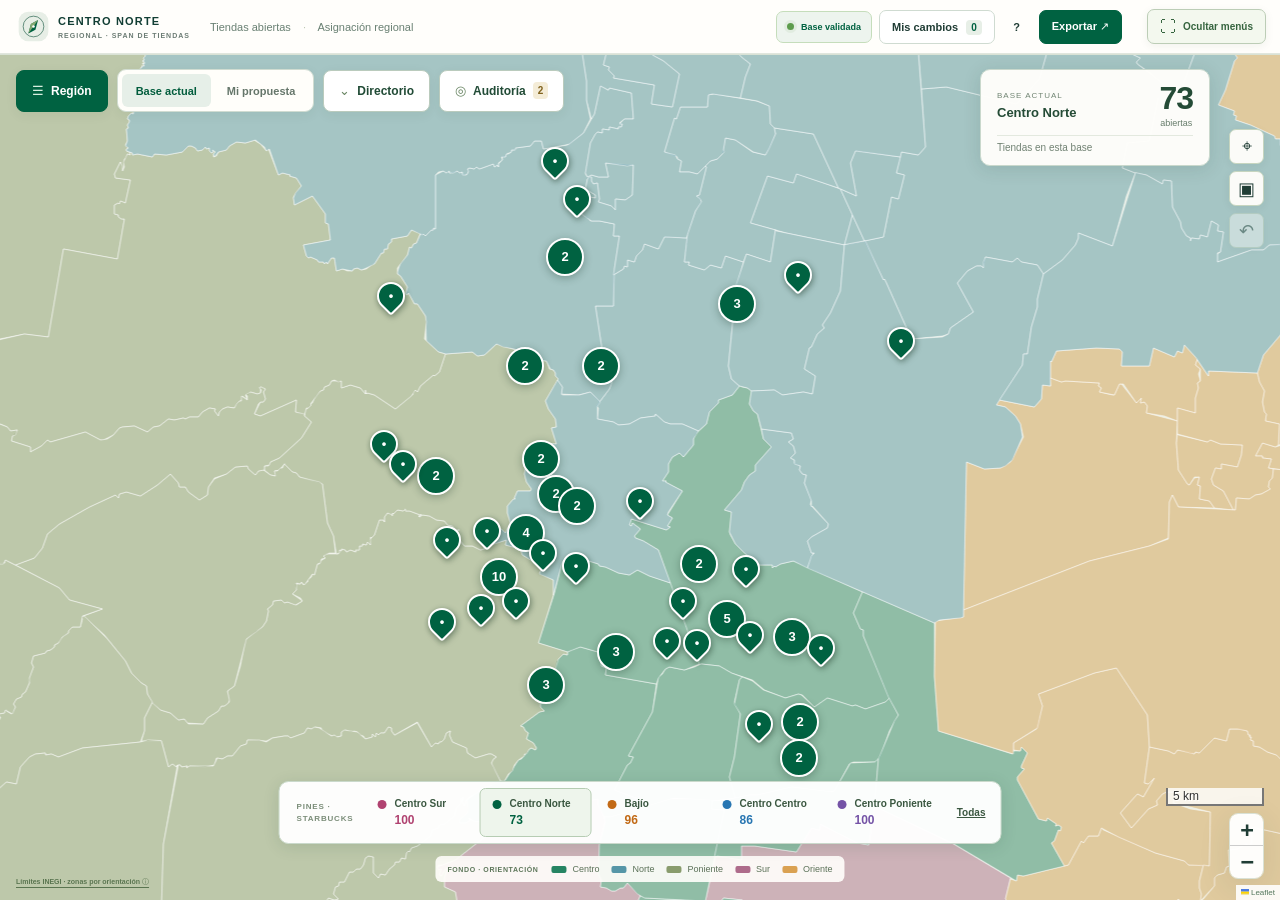
==== commit 8e28526a: "Add files via upload" ====
--- a/index.html
+++ b/index.html
@@ -12,14 +12,14 @@
   <link rel="stylesheet" href="static/planning/planning.css?v=4.0.0">
   <link rel="stylesheet" href="static/planning/quality.css?v=4.0.0">
   <link rel="stylesheet" href="static/planning/regional.css?v=4.1.0">
-  <link rel="stylesheet" href="static/planning/map-view.css?v=4.3.0">
+  <link rel="stylesheet" href="static/planning/map-view.css?v=4.4.0">
   <script defer src="static/vendor/leaflet.js"></script>
   <script defer src="static/vendor/leaflet.markercluster.js"></script>
   <script defer src="static/planning/geography.js"></script>
-  <script defer src="static/planning/base.js?v=eff554032ac83600f0fa"></script>
-  <script defer src="static/planning/insights.js?v=eff554032ac83600f0fa"></script>
-  <script defer src="static/planning/core.js?v=4.3.0"></script>
-  <script defer src="static/planning/app.js?v=4.3.0"></script>
+  <script defer src="static/planning/base.js?v=d7bbbc61789e1fc6653b-70e3e808"></script>
+  <script defer src="static/planning/insights.js?v=d7bbbc61789e1fc6653b-70e3e808"></script>
+  <script defer src="static/planning/core.js?v=4.4.0"></script>
+  <script defer src="static/planning/app.js?v=4.4.0"></script>
 </head>
 <body class="map-first region-planner">
   <a class="skip-link" href="#search">Buscar una tienda</a>
@@ -40,7 +40,7 @@
       <div class="filters">
         <label class="region-select-label">Región Starbucks<select id="regionFilter"><option value="">Todas las disponibles</option></select></label>
         <div id="scopeSummary" class="scope-summary"></div>
-        <details class="dm-span"><summary>Desplegar DM <b id="dmCount">0</b></summary><div id="dmSpan"></div><label>Filtrar DM<select id="dmFilter"><option value="">Todos los DM</option></select></label><button id="teamBtn" class="link-button">Administrar DM</button></details>
+        <details class="dm-span"><summary>Desplegar DM <b id="dmCount">0</b></summary><div id="dmSpan"></div><label>Filtrar DM<select id="dmFilter"><option value="">Todos los DM</option></select></label></details>
         <label class="search-box"><span aria-hidden="true">⌕</span><input id="search" type="search" placeholder="Buscar tienda o CeCo" autocomplete="off" aria-label="Buscar tienda, CeCo, DM o municipio"><span class="key">/</span></label>
         <details class="more-filters"><summary>Más filtros <span aria-hidden="true">+</span></summary><div class="filter-grid"><label>Zona del fondo<select id="zoneFilter"><option value="">Todas las zonas</option></select></label><label>Movimiento<select id="decisionFilter"><option value="">Todas las decisiones</option></select></label></div><button id="backgroundBtn" class="link-button">Ajustar fondo INEGI</button></details>
         <div class="filter-actions"><span id="filterCount"></span><button id="clearFilters" class="link-button">Ver todas</button></div>
@@ -54,6 +54,7 @@
       <nav class="map-launchers" aria-label="Controles del mapa">
         <button id="mobileListBtn" aria-expanded="false" aria-controls="sidebar"><span aria-hidden="true">☰</span> Región</button>
         <div class="view-switch" role="group" aria-label="Comparar base actual y propuesta"><button data-view="base" aria-pressed="true">Base actual</button><button data-view="proposal" aria-pressed="false">Mi propuesta</button></div>
+        <button id="directoryBtn"><span aria-hidden="true">⌄</span> Directorio</button>
         <button id="auditBtn"><span aria-hidden="true">◎</span> Auditoría <b id="auditCount">0</b></button>
       </nav>
       <div id="storeCounter" class="store-counter" aria-live="polite"></div>
--- a/static/planning/map-view.css
+++ b/static/planning/map-view.css
@@ -100,3 +100,11 @@
 @media(max-width:390px){.region-planner .brand img{width:24px;height:24px}.region-planner .brand>span{display:none}.region-planner .view-switch button{padding:9px 6px}.region-planner .map-launchers>button{padding:9px}.region-planner .cartography-swatches span{font-size:7px}.region-planner .map-launchers #auditCount{font-size:9px}}
 .region-planner .region-select-label{position:sticky;top:0;z-index:3;background:#fffefb;padding-bottom:1px}
 @media(max-width:680px){.region-planner .workspace:has(.inspector:not(.hidden)) .store-counter,.region-planner .workspace:has(.sidebar.open) .store-counter{display:none}}
+
+/* 4.4 · Directorio desplegable alimentado por el CMS único. */
+.directory-overview{display:flex;align-items:center;gap:23px;background:#edf3e9;border-radius:8px;padding:15px 19px;margin-bottom:16px;color:#456346}.directory-overview>strong{font-size:29px;letter-spacing:-.8px;color:#006241;line-height:1.1}.directory-overview>strong small{font-size:10px;font-weight:400;letter-spacing:0;display:block;margin-top:5px}.directory-overview>span{font-size:12px;border-left:1px solid #cddfc9;padding-left:19px}
+.directory-search{margin:0 0 14px;height:42px;background:#fff}.directory-search input{font-size:12px!important}.directory-columns{display:flex;justify-content:space-between;font-size:8px;color:#8b9a82;letter-spacing:1px;padding:4px 14px 10px}
+.directory-region{border:1px solid #d4e1cd;border-radius:9px;margin-bottom:10px;overflow:hidden;background:#fffefb}.directory-region>summary{list-style:none;display:flex;align-items:center;gap:10px;padding:14px 15px;font-size:14px;color:#294d36;font-weight:650;cursor:pointer;background:#f7faf3}.directory-region>summary::-webkit-details-marker,.directory-dm>summary::-webkit-details-marker{display:none}.directory-region>summary:before,.directory-dm>summary:before{content:'›';font-size:20px;font-weight:400;line-height:1;color:#7c9570;transition:transform .12s}.directory-region[open]>summary:before,.directory-dm[open]>summary:before{transform:rotate(90deg)}.directory-region>summary>.region-dot{width:11px;height:11px;margin:0}.directory-region>summary>span{flex:1}.directory-region>summary>b{font-size:17px;font-weight:650;color:var(--region)}
+.directory-dms{padding:3px 16px 8px 24px}.directory-dm{border-top:1px solid #e5ebdf}.directory-dm:first-child{border-top:0}.directory-dm>summary{list-style:none;display:flex;align-items:center;gap:11px;font-size:12px;padding:11px 4px;color:#476343;cursor:pointer}.directory-dm>summary>span{flex:1}.directory-dm>summary>b{font-size:12px;color:#5b7851}.directory-dm>summary:before{font-size:16px}.directory-stores{padding:0 0 6px 25px}.directory-stores>button{display:flex;width:100%;align-items:center;text-align:left;gap:11px;padding:9px 0;background:transparent;color:#36533e;border:0;border-top:1px solid #eef1e9;border-radius:0;font-size:11px;font-weight:400}.directory-stores>button:hover{background:#eef5e9}.directory-stores>button>span:nth-child(2){flex:1}.directory-store-code{color:#809174;font-size:10px}.directory-stores>button>i{font-size:12px;font-style:normal;color:var(--region)}.cms-download{display:inline-flex;align-items:center;text-decoration:none;font-size:11px;min-height:36px;padding:10px 14px;background:#eef5e8;color:#315d38;border:1px solid #c7d9bc;border-radius:7px}
+@media(max-width:680px){.region-planner #directoryBtn{font-size:9px;padding:9px 8px}.region-planner #directoryBtn>span{display:none}.region-planner #auditBtn{padding:9px 8px}.region-planner #auditBtn>span,.region-planner #auditCount{display:none}.region-planner .view-switch button{padding:9px 5px;font-size:8px}.directory-overview{gap:14px;padding:13px}.directory-overview>span{font-size:10px;padding-left:12px}.directory-region>summary{font-size:12px;padding:12px}.directory-dms{padding-left:15px}.directory-dm>summary{font-size:11px}.directory-stores{padding-left:16px}}
+.directory-overview{padding:12px 19px;margin-bottom:12px}.directory-region{margin-bottom:8px}.directory-region>summary{padding:11px 15px}.directory-dm>summary{padding:8px 4px}
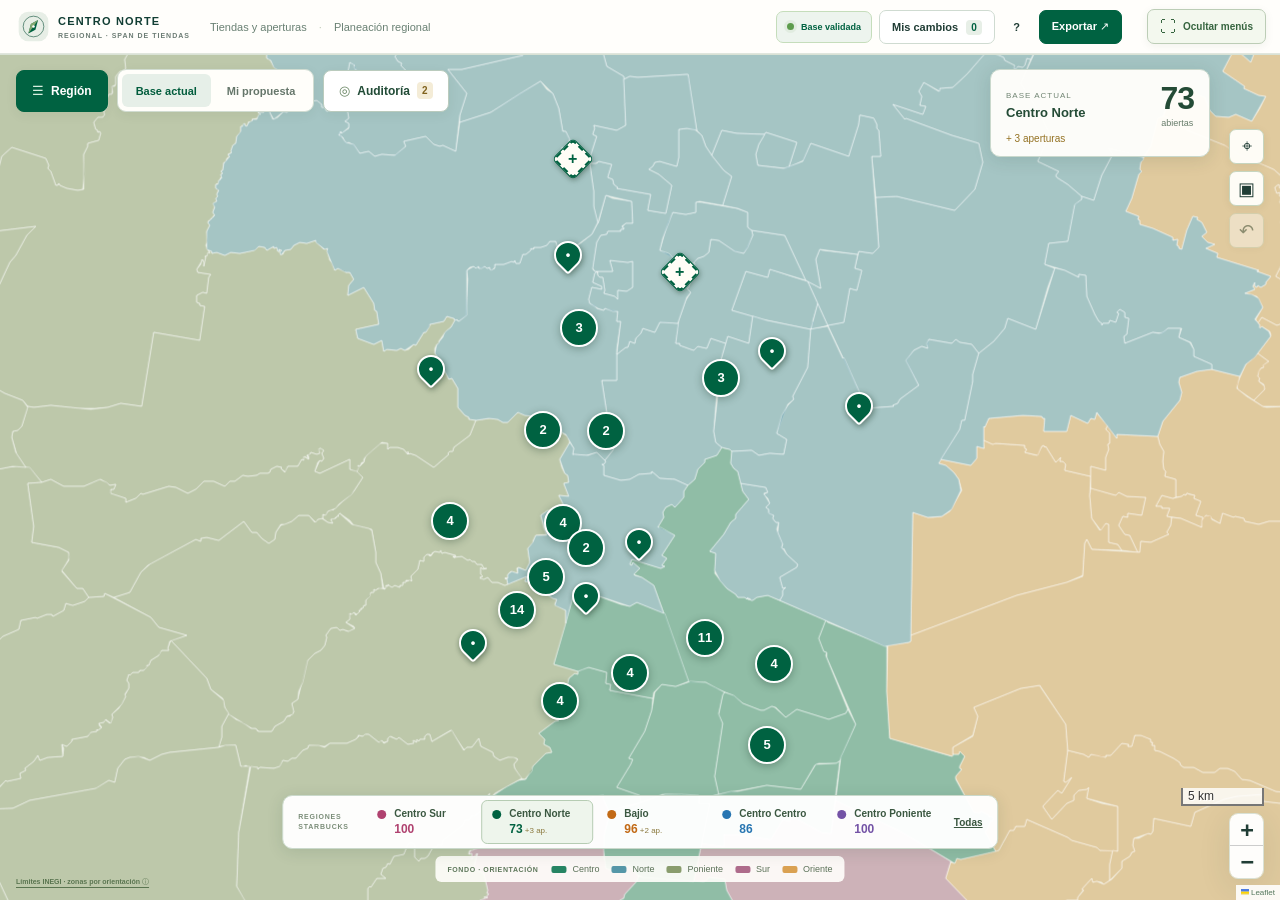
==== commit e284415d: "Integra directorio en Región, aperturas y estabilidad del CMS" ====
--- a/index.html
+++ b/index.html
@@ -4,7 +4,7 @@
   <meta charset="utf-8">
   <meta name="viewport" content="width=device-width, initial-scale=1">
   <meta name="theme-color" content="#006241">
-  <meta name="description" content="Regiones Starbucks, tiendas abiertas y propuestas guardadas. Filtra por región, consulta el span por DM y revisa la cobertura en un solo mapa.">
+  <meta name="description" content="Regiones Starbucks, directorio por DM, tiendas y aperturas con propuestas guardadas. Filtra por región, consulta el span por DM y revisa la cobertura en un solo mapa.">
   <title>Centro Norte · Regional de tiendas</title>
   <link rel="icon" href="static/planning/compass.svg" type="image/svg+xml">
   <link rel="stylesheet" href="static/vendor/leaflet.css">
@@ -12,20 +12,20 @@
   <link rel="stylesheet" href="static/planning/planning.css?v=4.0.0">
   <link rel="stylesheet" href="static/planning/quality.css?v=4.0.0">
   <link rel="stylesheet" href="static/planning/regional.css?v=4.1.0">
-  <link rel="stylesheet" href="static/planning/map-view.css?v=4.4.0">
+  <link rel="stylesheet" href="static/planning/map-view.css?v=4.5.0">
   <script defer src="static/vendor/leaflet.js"></script>
   <script defer src="static/vendor/leaflet.markercluster.js"></script>
   <script defer src="static/planning/geography.js"></script>
-  <script defer src="static/planning/base.js?v=d7bbbc61789e1fc6653b-70e3e808"></script>
-  <script defer src="static/planning/insights.js?v=d7bbbc61789e1fc6653b-70e3e808"></script>
-  <script defer src="static/planning/core.js?v=4.4.0"></script>
-  <script defer src="static/planning/app.js?v=4.4.0"></script>
+  <script defer src="static/planning/base.js?v=7a81f6bb03ea3628f96c-70e3e808"></script>
+  <script defer src="static/planning/insights.js?v=7a81f6bb03ea3628f96c-70e3e808"></script>
+  <script defer src="static/planning/core.js?v=4.5.0"></script>
+  <script defer src="static/planning/app.js?v=4.5.0"></script>
 </head>
 <body class="map-first region-planner">
   <a class="skip-link" href="#search">Buscar una tienda</a>
   <header class="topbar">
     <a class="brand" href="#" aria-label="Centro Norte, inicio"><img src="static/planning/compass.svg" alt=""><span>CENTRO NORTE<small>REGIONAL · SPAN DE TIENDAS</small></span></a>
-    <span class="header-context">Tiendas abiertas <i>·</i> Asignación regional</span>
+    <span class="header-context">Tiendas y aperturas <i>·</i> Planeación regional</span>
     <nav class="header-actions" aria-label="Acciones de propuesta">
       <button id="reviewBtn" class="health-badge" aria-label="Revisar base de datos"><span class="health-dot"></span><span id="healthText">Validando…</span></button>
       <button id="summaryBtn" class="secondary">Mis cambios <b id="changesCount">0</b></button>
@@ -36,25 +36,24 @@
   <button id="menusToggle" class="menus-toggle" aria-pressed="false" aria-label="Ocultar menús y ampliar el mapa"><span class="menu-toggle-icon" aria-hidden="true">⛶</span><span id="menusToggleText">Ocultar menús</span></button>
   <main class="workspace">
     <aside class="sidebar" id="sidebar" aria-label="Filtrar por región y DM" hidden>
-      <div class="sidebar-heading"><button id="closeListBtn" class="close-list" aria-label="Cerrar región">×</button><div class="eyebrow">STARBUCKS · TIENDAS ABIERTAS</div><h1>Región</h1></div>
+      <div class="sidebar-heading"><button id="closeListBtn" class="close-list" aria-label="Cerrar región">×</button><div class="eyebrow" id="directoryContext">BASE ACTUAL · DIRECTORIO</div><h1>Región</h1><p>Elige región, despliega un DM y ubica su tienda.</p></div>
       <div class="filters">
         <label class="region-select-label">Región Starbucks<select id="regionFilter"><option value="">Todas las disponibles</option></select></label>
-        <div id="scopeSummary" class="scope-summary"></div>
-        <details class="dm-span"><summary>Desplegar DM <b id="dmCount">0</b></summary><div id="dmSpan"></div><label>Filtrar DM<select id="dmFilter"><option value="">Todos los DM</option></select></label></details>
-        <label class="search-box"><span aria-hidden="true">⌕</span><input id="search" type="search" placeholder="Buscar tienda o CeCo" autocomplete="off" aria-label="Buscar tienda, CeCo, DM o municipio"><span class="key">/</span></label>
+        <label class="search-box"><span aria-hidden="true">⌕</span><input id="search" type="search" placeholder="Buscar DM, tienda o CeCo" autocomplete="off" aria-label="Buscar tienda, CeCo, DM o municipio"><span class="key">/</span></label>
+        <div class="directory-options"><label><input id="includeOpenings" type="checkbox" checked>Ver aperturas <b id="openingCount">3</b></label><button id="clearFilters" class="link-button">Limpiar</button></div>
+        <div id="activeDm" class="active-dm" hidden></div>
         <details class="more-filters"><summary>Más filtros <span aria-hidden="true">+</span></summary><div class="filter-grid"><label>Zona del fondo<select id="zoneFilter"><option value="">Todas las zonas</option></select></label><label>Movimiento<select id="decisionFilter"><option value="">Todas las decisiones</option></select></label></div><button id="backgroundBtn" class="link-button">Ajustar fondo INEGI</button></details>
-        <div class="filter-actions"><span id="filterCount"></span><button id="clearFilters" class="link-button">Ver todas</button></div>
+        <div class="filter-actions"><span id="filterCount"></span><button id="expandDms" class="link-button">Desplegar DM</button></div>
       </div>
-      <div class="list-tools"><label class="select-visible"><input type="checkbox" id="selectVisible">Seleccionar visibles</label><select id="sortSelect" aria-label="Orden del listado"><option value="cc">Por CeCo</option><option value="region">Por región</option><option value="dm">Por DM</option></select></div>
-      <div class="store-list" id="storeList" aria-label="Tiendas abiertas"></div>
-      <div class="sidebar-footer"><span>Solo tiendas abiertas</span><div id="completionMeter" class="completion-meter"></div></div>
+      <div class="list-tools"><label class="select-visible"><input type="checkbox" id="selectVisible">Seleccionar visibles</label><button id="fitDirectory" class="link-button">Centrar ↗</button></div>
+      <div class="store-list" id="storeList" aria-label="Directorio por región, DM y tienda"></div>
+      <div class="sidebar-footer"><button id="validateDirectory" class="link-button">Validar datos</button><a href="cms/Mapa_CentroNorte_CMS.xlsx" download>Excel CMS ↓</a></div>
     </aside>
     <section class="map-workspace" aria-label="Mapa de tiendas y propuesta regional">
-      <div id="map" role="region" aria-label="Tiendas abiertas con pines por región Starbucks y fondo geográfico INEGI"></div>
+      <div id="map" role="region" aria-label="Tiendas y aperturas con pines por región Starbucks y fondo geográfico INEGI"></div>
       <nav class="map-launchers" aria-label="Controles del mapa">
         <button id="mobileListBtn" aria-expanded="false" aria-controls="sidebar"><span aria-hidden="true">☰</span> Región</button>
         <div class="view-switch" role="group" aria-label="Comparar base actual y propuesta"><button data-view="base" aria-pressed="true">Base actual</button><button data-view="proposal" aria-pressed="false">Mi propuesta</button></div>
-        <button id="directoryBtn"><span aria-hidden="true">⌄</span> Directorio</button>
         <button id="auditBtn"><span aria-hidden="true">◎</span> Auditoría <b id="auditCount">0</b></button>
       </nav>
       <div id="storeCounter" class="store-counter" aria-live="polite"></div>
--- a/static/planning/map-view.css
+++ b/static/planning/map-view.css
@@ -108,3 +108,82 @@
 .directory-dms{padding:3px 16px 8px 24px}.directory-dm{border-top:1px solid #e5ebdf}.directory-dm:first-child{border-top:0}.directory-dm>summary{list-style:none;display:flex;align-items:center;gap:11px;font-size:12px;padding:11px 4px;color:#476343;cursor:pointer}.directory-dm>summary>span{flex:1}.directory-dm>summary>b{font-size:12px;color:#5b7851}.directory-dm>summary:before{font-size:16px}.directory-stores{padding:0 0 6px 25px}.directory-stores>button{display:flex;width:100%;align-items:center;text-align:left;gap:11px;padding:9px 0;background:transparent;color:#36533e;border:0;border-top:1px solid #eef1e9;border-radius:0;font-size:11px;font-weight:400}.directory-stores>button:hover{background:#eef5e9}.directory-stores>button>span:nth-child(2){flex:1}.directory-store-code{color:#809174;font-size:10px}.directory-stores>button>i{font-size:12px;font-style:normal;color:var(--region)}.cms-download{display:inline-flex;align-items:center;text-decoration:none;font-size:11px;min-height:36px;padding:10px 14px;background:#eef5e8;color:#315d38;border:1px solid #c7d9bc;border-radius:7px}
 @media(max-width:680px){.region-planner #directoryBtn{font-size:9px;padding:9px 8px}.region-planner #directoryBtn>span{display:none}.region-planner #auditBtn{padding:9px 8px}.region-planner #auditBtn>span,.region-planner #auditCount{display:none}.region-planner .view-switch button{padding:9px 5px;font-size:8px}.directory-overview{gap:14px;padding:13px}.directory-overview>span{font-size:10px;padding-left:12px}.directory-region>summary{font-size:12px;padding:12px}.directory-dms{padding-left:15px}.directory-dm>summary{font-size:11px}.directory-stores{padding-left:16px}}
 .directory-overview{padding:12px 19px;margin-bottom:12px}.directory-region{margin-bottom:8px}.directory-region>summary{padding:11px 15px}.directory-dm>summary{padding:8px 4px}
+
+/* 4.5 · Un solo directorio en Región y una sola zona de desplazamiento. */
+.region-planner .sidebar{width:354px;background:#fffefc;bottom:16px}
+.region-planner .sidebar-heading{padding:16px 18px 12px;border-bottom:1px solid #e6ece5}
+.region-planner .sidebar-heading h1{font-size:24px;margin-top:5px}
+.region-planner .sidebar-heading p{font-size:11px;line-height:1.5;color:#758477;margin:6px 0 0}
+.region-planner .sidebar .filters{overflow:visible;max-height:none;padding:13px 18px 0;flex:none}
+.region-planner .region-select-label{position:static;font-size:10px}
+.region-planner .region-select-label select{height:38px;margin-bottom:11px;font-size:13px}
+.region-planner .sidebar .search-box{height:36px;background:#fafbf8;margin:0}
+.region-planner .sidebar .search-box input{font-size:12px}
+.directory-options{display:flex;align-items:center;justify-content:space-between;gap:12px;padding:9px 0 2px}
+.directory-options>label{display:flex;align-items:center;gap:7px;font-size:11px;color:#526b57;margin:0}
+.directory-options input{width:14px;height:14px;margin:0;accent-color:#006241}
+.directory-options b{font-size:10px;background:#f2ead6;color:#946717;padding:2px 5px;border-radius:4px}
+.region-planner .sidebar .more-filters{margin:0}
+.region-planner .sidebar .more-filters summary{font-size:10px;padding:7px 0}
+.region-planner .sidebar .filter-actions{margin:0;padding:8px 0;font-size:10px;border-top:1px solid #ecf0e8;display:flex;align-items:center;justify-content:space-between}
+.region-planner .sidebar .filter-actions .link-button{font-size:10px;white-space:nowrap}
+.region-planner .sidebar .list-tools{padding:8px 18px;min-height:35px;background:#f4f7f1;font-size:10px}
+.region-planner .sidebar .list-tools .link-button{font-size:10px}
+.region-planner .sidebar .store-list{padding:4px 0;min-height:50px;overflow-y:auto;overscroll-behavior:contain;scrollbar-width:thin;flex:1}
+.directory-team{border-bottom:1px solid #e6ece2}
+.directory-team>summary{list-style:none;display:flex;gap:9px;align-items:center;padding:14px 18px;font-size:12px;font-weight:600;color:#35573d;cursor:pointer}
+.directory-team>summary::-webkit-details-marker{display:none}
+.directory-team>summary::before{content:'›';font-size:20px;line-height:1;color:#789274;transform:rotate(0deg)}
+.directory-team[open]>summary::before{transform:rotate(90deg)}
+.directory-team[open]>summary{background:#edf4e9}
+.directory-team>summary>span{flex:1}
+.directory-team>summary>b{font-size:13px;color:#006241;white-space:nowrap}
+.directory-team>summary small{font-size:9px;color:#987323;font-weight:500}
+.team-map-actions{display:flex;justify-content:space-between;padding:5px 18px 5px 33px;background:#f8faf5;border-bottom:1px solid #edf0e9}
+.team-map-actions button{border:0;padding:5px 0;min-height:28px;background:transparent;font-size:10px;color:#54765a}
+.team-map-actions button:hover{text-decoration:underline}
+.region-planner .directory-team .store-row{padding:0 17px 0 30px;min-height:61px;border-bottom:1px solid #f0f2eb}
+.region-planner .directory-team .store-row>button{gap:10px;padding:10px 0;min-width:0}
+.region-planner .directory-team .store-name{font-size:12px;line-height:1.4;white-space:normal}
+.region-planner .directory-team .store-meta{display:flex;align-items:center;gap:7px;margin-top:4px;line-height:1.2}
+.region-planner .directory-team .ceco{font-size:9px;color:#83917d;letter-spacing:.3px}
+.region-planner .directory-team .badge{font-size:7px;letter-spacing:.5px;padding:3px 4px}
+.region-planner .directory-team .store-row>input{width:13px;height:13px;margin-right:10px}
+.tree-region{padding:12px 18px 5px;font-family:Arial,Helvetica,sans-serif;font-size:11px;font-weight:600;color:var(--region);margin:0;background:#fafbf7}
+.active-dm{display:flex;align-items:center;justify-content:space-between;gap:7px;background:#e8f2e8;padding:5px 9px;border-radius:5px;font-size:10px;margin-top:6px;color:#36623c}
+.active-dm>button{border:0;background:transparent;color:#53764a;font-size:17px;padding:0 3px}
+.region-planner .sidebar-footer{display:flex;justify-content:space-between;padding:10px 18px;min-height:38px;background:#fffefc;border-top:1px solid #dfe7da}
+.region-planner .sidebar-footer a,.region-planner .sidebar-footer .link-button{color:#577354;font-size:10px;text-decoration:none}
+.region-planner .sidebar-footer a:hover{text-decoration:underline}
+.region-planner .store-counter{min-width:220px;padding:12px 15px}
+.region-planner .store-counter .counter-change{display:flex;justify-content:space-between;gap:12px;border:0;margin:5px 0 0;padding:0;min-height:0}
+.region-planner .store-counter .counter-change:empty{display:none}
+.opening-key{font-size:10px;font-weight:500;color:#947122}
+.region-legend>button>b small{font-size:8px;color:#8b793e;font-weight:400}
+.region-planner .region-legend{padding:4px;bottom:51px}
+.region-planner .region-legend>button{padding:7px 10px;gap:3px 7px}
+.region-planner .region-legend .pin-key-title{font-size:7px}
+.region-planner .pin-shell.opening .pin-head{background:#fffdf6;color:var(--pin);border-color:var(--pin);border-width:2px;border-style:dashed}
+.region-planner .pin-shell.opening .pin-head>span{color:var(--pin);font-size:16px;font-weight:700}
+.back-directory{border:0;background:transparent;padding:0;color:#5b7851;font-size:11px;min-height:28px}
+.store-origin{font-size:11px;color:#497451;margin:9px 0 0;font-weight:600}
+.metrics-pending{padding:9px 11px;background:#faf5e8;border:1px solid #ecdfb9;border-radius:6px;font-size:10px;line-height:1.6;color:#8c753c;margin:12px 0}
+.store-metrics{border:1px solid #dde5d8;border-radius:7px;margin:13px 0;overflow:hidden}
+.store-metrics>summary{font-size:11px;cursor:pointer;padding:11px;color:#446849;background:#f6f9f2}
+.store-metrics>summary>span{font-size:8px;float:right;color:#8a9b7b;padding-top:2px}
+.metrics-period{font-size:9px;line-height:1.7;color:#7b8d71;padding:10px 12px 0}
+.store-metric-grid{display:grid;grid-template-columns:1fr 1fr;gap:11px;padding:12px}
+.store-metric-grid>div{border-bottom:1px solid #edf0e7;padding-bottom:9px}
+.store-metric-grid span{display:block;font-size:9px;color:#7b8971}
+.store-metric-grid b{display:block;font-size:17px;font-weight:600;margin-top:5px;color:#295b39}
+.store-metrics .hint{font-size:9px;padding:0 12px 10px;margin:0}
+.maps-link{display:block;border:1px solid #cbdcc7;border-radius:5px;padding:9px 11px;background:#f2f7ed;color:#376444;text-decoration:none;font-size:11px;margin:9px 0}
+.validation-section{padding:12px 0;border-top:1px solid #e2e9dc}
+.validation-section h3{font-family:Arial,Helvetica,sans-serif;font-size:13px;margin:0 0 7px;color:#315b3c}
+.validation-section p,.validation-section summary,.validation-openings summary{font-size:12px;line-height:1.6;color:#6b7f61}
+.validation-openings{border:1px solid #e8dbb5;border-radius:7px;padding:12px;background:#fffdf6;margin:10px 0}
+.validation-openings summary{cursor:pointer;color:#8d7337}
+.validation-openings .review-issue{background:transparent;padding:10px 0}
+@media(min-width:1100px){.region-planner .workspace:has(.sidebar.open) .region-legend{left:384px}}
+@media(max-height:700px){.region-planner .sidebar-heading{padding:10px 18px 7px}.region-planner .sidebar-heading p{display:none}.region-planner .sidebar .filters{padding-top:9px}.region-planner .sidebar .more-filters summary{padding:5px 0}.directory-team>summary{padding-top:11px;padding-bottom:11px}}
+@media(max-width:680px){.region-planner .sidebar{width:calc(100% - 20px);max-width:354px}.region-planner .region-legend{bottom:49px}.region-planner .store-counter{min-width:195px}.region-planner .region-legend>button{padding:6px 8px}.region-planner .map-launchers{right:auto}.region-planner .view-switch button{font-size:10px;padding:9px}.region-planner .sidebar .filters{max-height:none}.region-planner .sidebar-heading p{font-size:10px}}
